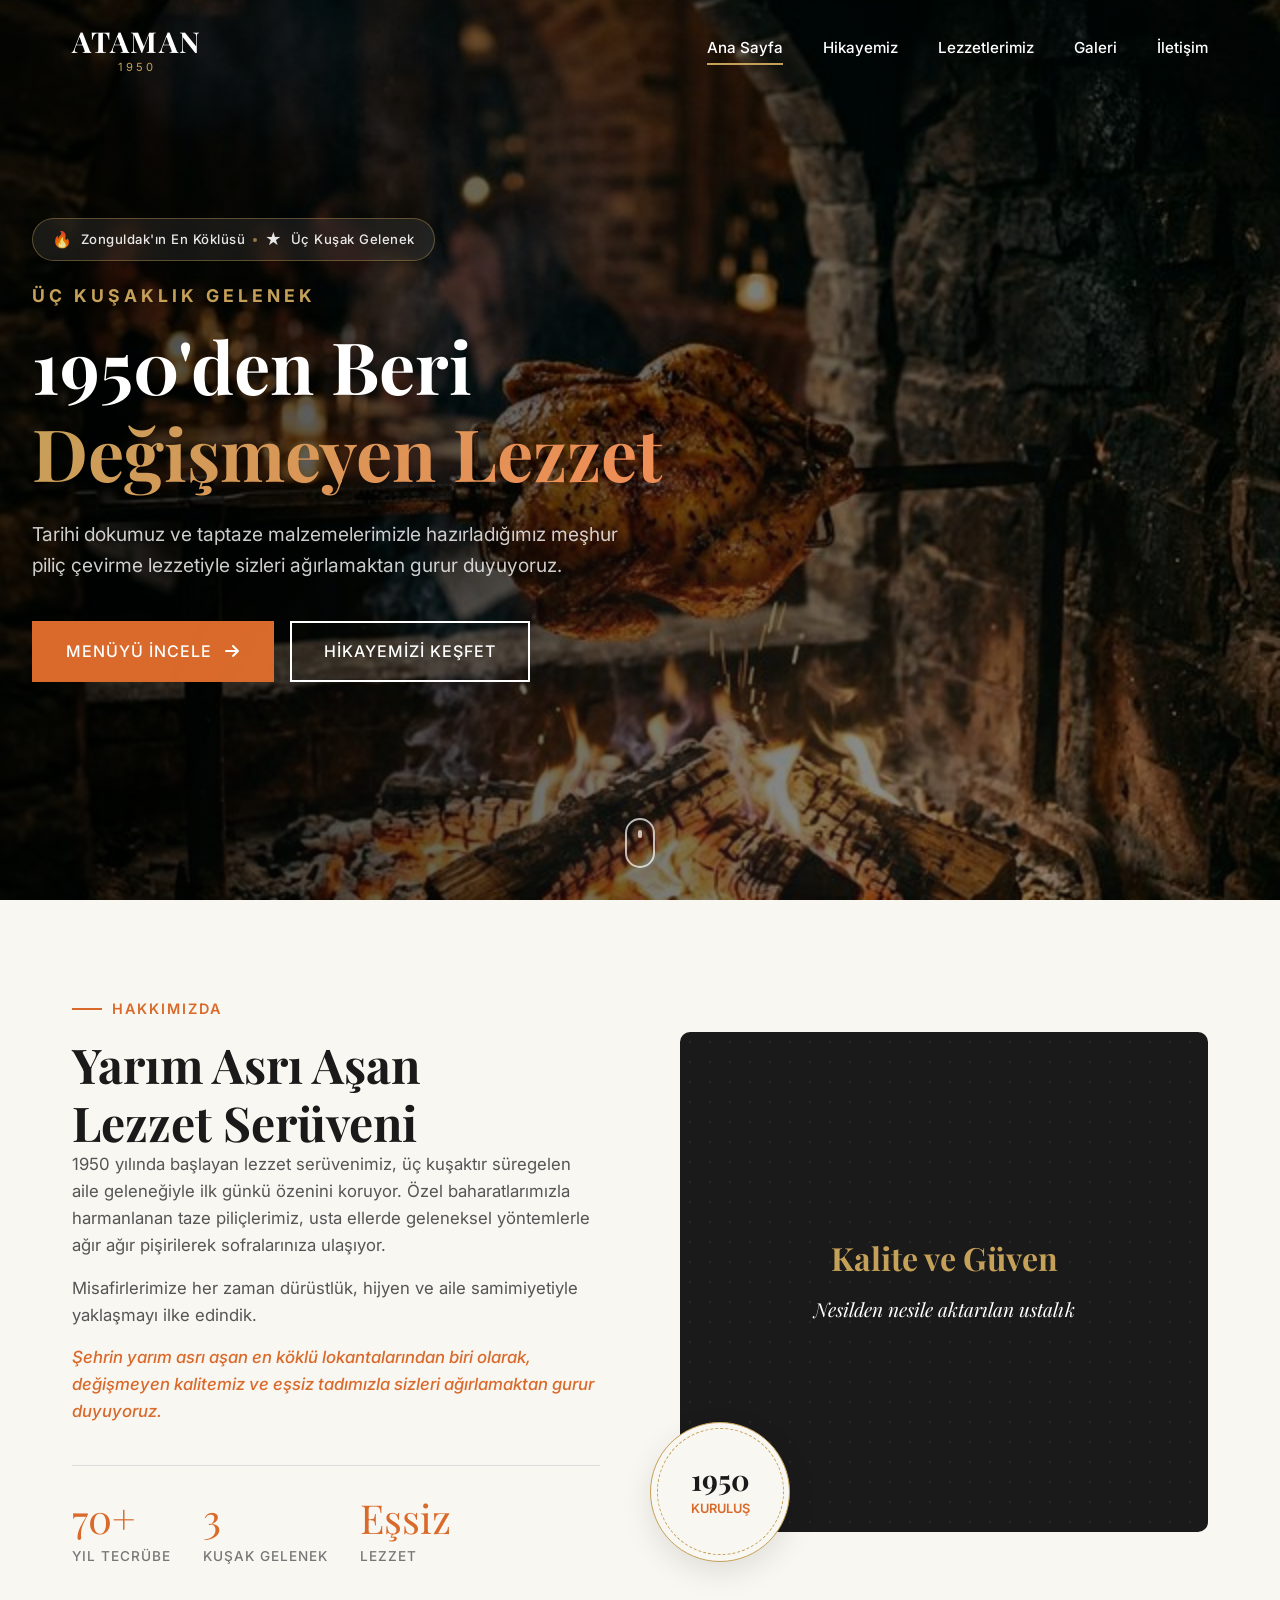
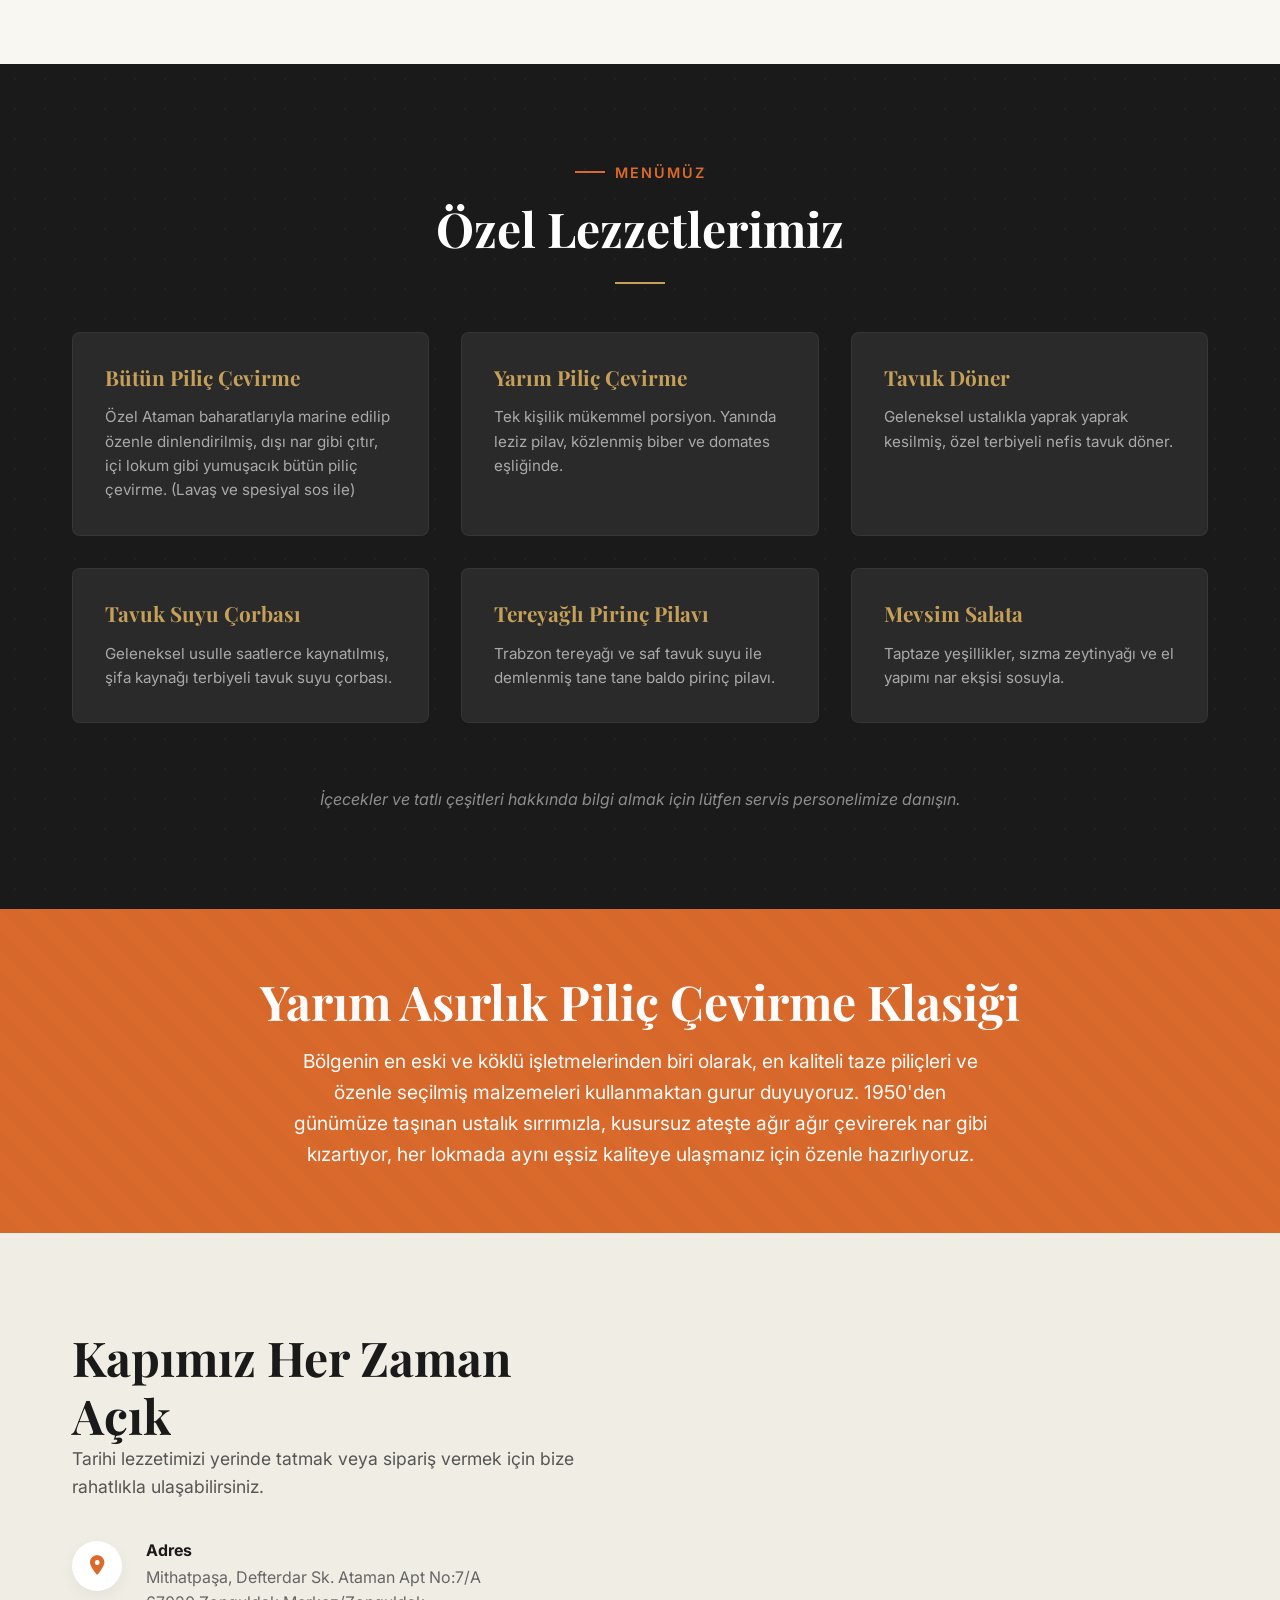
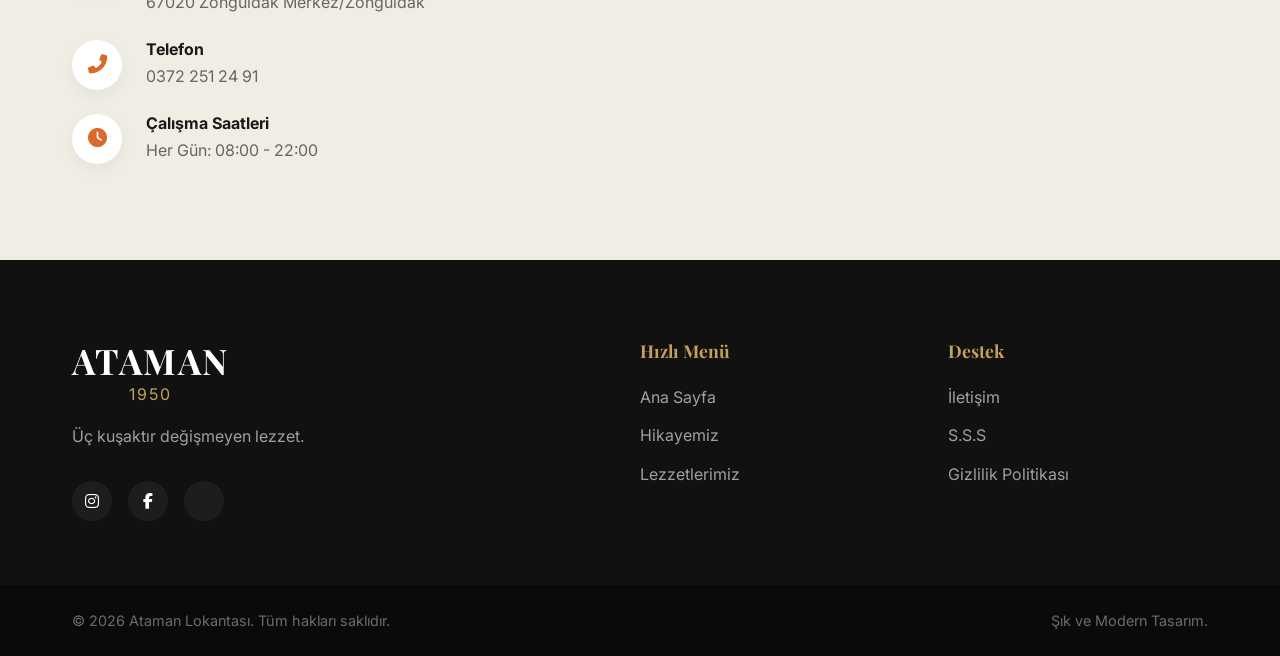
==== index.html @ d5cf12d9 "Initial commit - Ataman Lokantası web sitesi" ====
<!DOCTYPE html>
<html lang="tr">
<head>
    <meta charset="UTF-8">
    <meta name="viewport" content="width=device-width, initial-scale=1.0">
    <title>Ataman Lokantası | 1950'den Beri</title>
    <meta name="description" content="1950 yılından bu yana aile geleneğiyle hizmet veren Ataman Piliç Çevirme. Üç kuşaktır aynı özenle değişmeyen lezzet.">
    <!-- Fonts -->
    <link rel="preconnect" href="https://fonts.googleapis.com">
    <link rel="preconnect" href="https://fonts.gstatic.com" crossorigin>
    <link href="https://fonts.googleapis.com/css2?family=Inter:wght@300;400;500;600&family=Playfair+Display:ital,wght@0,400;0,500;0,600;0,700;1,400&display=swap" rel="stylesheet">
    <!-- Icons -->
    <link rel="stylesheet" href="https://cdnjs.cloudflare.com/ajax/libs/font-awesome/6.4.0/css/all.min.css">
    <!-- Styles -->
    <link rel="stylesheet" href="style.css">
</head>
<body>
    <!-- Navbar -->
    <header class="navbar">
        <div class="container nav-container">
            <a href="#home" class="logo">
                <span class="logo-text">ATAMAN</span>
                <span class="logo-sub">1950</span>
            </a>
            <nav class="nav-links">
                <a href="#home">Ana Sayfa</a>
                <a href="hikayemiz.html">Hikayemiz</a>
                <a href="#menu">Lezzetlerimiz</a>
                <a href="galeri.html">Galeri</a>
                <a href="#contact">İletişim</a>
            </nav>
            <div class="mobile-menu-btn">
                <i class="fas fa-bars"></i>
            </div>
        </div>
    </header>

    <!-- Mobile Nav -->
    <div class="mobile-nav">
        <div class="mobile-nav-close">
            <i class="fas fa-times"></i>
        </div>
        <a href="#home">Ana Sayfa</a>
        <a href="hikayemiz.html">Hikayemiz</a>
        <a href="#menu">Lezzetlerimiz</a>
        <a href="galeri.html">Galeri</a>
        <a href="#contact">İletişim</a>
    </div>

    <!-- Hero Section -->
    <section id="home" class="hero">
        <!-- Cinemagraph Background -->
        <div class="hero-bg" style="background-image: url('assets/images/hero_real.png');"></div>
        <div class="hero-overlay"></div>
        
        <!-- Enhanced Floating Embers -->
        <div class="floating-ember" style="left: 15%; top: 90%; animation-delay: 0.1s; width: 6px; height: 6px;"></div>
        <div class="floating-ember" style="left: 25%; top: 85%; animation-delay: 1.5s; width: 4px; height: 4px;"></div>
        <div class="floating-ember" style="left: 45%; top: 95%; animation-delay: 2.2s; width: 5px; height: 5px;"></div>
        <div class="floating-ember" style="left: 60%; top: 80%; animation-delay: 0.8s; width: 7px; height: 7px;"></div>
        <div class="floating-ember" style="left: 75%; top: 90%; animation-delay: 3.5s; width: 5px; height: 5px;"></div>
        <div class="floating-ember" style="left: 85%; top: 85%; animation-delay: 1.2s; width: 8px; height: 8px;"></div>
        <div class="floating-ember" style="left: 90%; top: 75%; animation-delay: 2.8s; width: 4px; height: 4px;"></div>
        
        <!-- Soft Smoke Effect -->
        <div class="smoke-layer smoke-1"></div>
        <div class="smoke-layer smoke-2"></div>

        <!-- Piliç Çevirme Animasyonu -->
        <canvas id="chickenCanvas" class="chicken-canvas"></canvas>
        <div class="container hero-content">
            <!-- Trust Badge -->
            <div class="hero-trust-badge hero-entrance delay-badge">
                <span class="trust-icon">🔥</span>
                <span class="trust-text">Zonguldak'ın En Köklüsü</span>
                <span class="trust-dot"></span>
                <span class="trust-icon">★</span>
                <span class="trust-text">Üç Kuşak Gelenek</span>
            </div>
            <h3 class="hero-subtitle hero-entrance delay-1">Üç Kuşaklık Gelenek</h3>
            <h1 class="hero-title hero-entrance delay-2">1950'den Beri<br><span class="hero-title-accent">Değişmeyen Lezzet</span></h1>
            <p class="hero-desc hero-entrance delay-3">Tarihi dokumuz ve taptaze malzemelerimizle hazırladığımız meşhur piliç çevirme lezzetiyle sizleri ağırlamaktan gurur duyuyoruz.</p>
            <div class="hero-buttons hero-entrance delay-4">
                <a href="#menu" class="btn btn-primary">
                    <span>Menüyü İncele</span>
                    <i class="fas fa-arrow-right btn-icon"></i>
                </a>
                <a href="#about" class="btn btn-outline">Hikayemizi Keşfet</a>
            </div>
        </div>
        <a href="#about" class="scroll-down">
            <span class="mouse">
                <span class="wheel"></span>
            </span>
        </a>
    </section>



    <!-- About Section -->
    <section id="about" class="about section-padding">
        <div class="container">
            <div class="about-grid">
                <div class="about-text">
                    <span class="section-subtitle reveal-up">Hakkımızda</span>
                    <h2 class="section-title reveal-up delay-1">Yarım Asrı Aşan<br>Lezzet Serüveni</h2>
                    <div class="about-content reveal-up delay-2">
                        <p>1950 yılında başlayan lezzet serüvenimiz, üç kuşaktır süregelen aile geleneğiyle ilk günkü özenini koruyor. Özel baharatlarımızla harmanlanan taze piliçlerimiz, usta ellerde geleneksel yöntemlerle ağır ağır pişirilerek sofralarınıza ulaşıyor.</p>
                        <p>Misafirlerimize her zaman dürüstlük, hijyen ve aile samimiyetiyle yaklaşmayı ilke edindik.</p>
                        <p style="font-weight: 500; font-style: italic; color: var(--clr-amber); margin-top: 1rem;">Şehrin yarım asrı aşan en köklü lokantalarından biri olarak, değişmeyen kalitemiz ve eşsiz tadımızla sizleri ağırlamaktan gurur duyuyoruz.</p>
                    </div>
                    <div class="stats reveal-up delay-3">
                        <div class="stat-item">
                            <span class="stat-num">70+</span>
                            <span class="stat-label">Yıl Tecrübe</span>
                        </div>
                        <div class="stat-item">
                            <span class="stat-num">3</span>
                            <span class="stat-label">Kuşak Gelenek</span>
                        </div>
                        <div class="stat-item">
                            <span class="stat-num">Eşsiz</span>
                            <span class="stat-label">Lezzet</span>
                        </div>
                    </div>
                </div>
                <!-- About Graphic Placeholder -->
                <div class="about-image-wrapper reveal-right">
                    <div class="about-image">
                        <div class="pattern-overlay"></div>
                        <div class="image-text">
                            <h3>Kalite ve Güven</h3>
                            <p>Nesilden nesile aktarılan ustalık</p>
                        </div>
                    </div>
                    <div class="experience-badge">
                        <span class="year">1950</span>
                        <span class="text">Kuruluş</span>
                    </div>
                </div>
            </div>
        </div>
    </section>

    <!-- Menu Section -->
    <section id="menu" class="menu section-padding">
        <div class="container">
            <div class="section-header text-center reveal-up">
                <span class="section-subtitle">Menümüz</span>
                <h2 class="section-title text-light">Özel Lezzetlerimiz</h2>
                <div class="divider"></div>
            </div>

            <div class="menu-grid">
                <!-- Menu Item 1 -->
                <div class="menu-card reveal-up">
                    <div class="menu-card-inner">
                        <div class="menu-info">
                            <div class="menu-title-row">
                                <h3>Bütün Piliç Çevirme</h3>
                            </div>
                            <p class="menu-desc">Özel Ataman baharatlarıyla marine edilip özenle dinlendirilmiş, dışı nar gibi çıtır, içi lokum gibi yumuşacık bütün piliç çevirme. (Lavaş ve spesiyal sos ile)</p>
                        </div>
                    </div>
                </div>

                <!-- Menu Item 2 -->
                <div class="menu-card reveal-up delay-1">
                    <div class="menu-card-inner">
                        <div class="menu-info">
                            <div class="menu-title-row">
                                <h3>Yarım Piliç Çevirme</h3>
                            </div>
                            <p class="menu-desc">Tek kişilik mükemmel porsiyon. Yanında leziz pilav, közlenmiş biber ve domates eşliğinde.</p>
                        </div>
                    </div>
                </div>

                <!-- Menu Item 3 -->
                <div class="menu-card reveal-up delay-2">
                    <div class="menu-card-inner">
                        <div class="menu-info">
                            <div class="menu-title-row">
                                <h3>Tavuk Döner</h3>
                            </div>
                            <p class="menu-desc">Geleneksel ustalıkla yaprak yaprak kesilmiş, özel terbiyeli nefis tavuk döner.</p>
                        </div>
                    </div>
                </div>

                <!-- Menu Item 4 -->
                <div class="menu-card reveal-up">
                    <div class="menu-card-inner">
                        <div class="menu-info">
                            <div class="menu-title-row">
                                <h3>Tavuk Suyu Çorbası</h3>
                            </div>
                            <p class="menu-desc">Geleneksel usulle saatlerce kaynatılmış, şifa kaynağı terbiyeli tavuk suyu çorbası.</p>
                        </div>
                    </div>
                </div>
                
                <!-- Menu Item 5 -->
                <div class="menu-card reveal-up delay-1">
                    <div class="menu-card-inner">
                        <div class="menu-info">
                            <div class="menu-title-row">
                                <h3>Tereyağlı Pirinç Pilavı</h3>
                            </div>
                            <p class="menu-desc">Trabzon tereyağı ve saf tavuk suyu ile demlenmiş tane tane baldo pirinç pilavı.</p>
                        </div>
                    </div>
                </div>

                <!-- Menu Item 6 -->
                <div class="menu-card reveal-up delay-2">
                    <div class="menu-card-inner">
                        <div class="menu-info">
                            <div class="menu-title-row">
                                <h3>Mevsim Salata</h3>
                            </div>
                            <p class="menu-desc">Taptaze yeşillikler, sızma zeytinyağı ve el yapımı nar ekşisi sosuyla.</p>
                        </div>
                    </div>
                </div>
            </div>
            
            <div class="menu-footer text-center reveal-up delay-3">
                <p>İçecekler ve tatlı çeşitleri hakkında bilgi almak için lütfen servis personelimize danışın.</p>
            </div>
        </div>
    </section>

    <!-- Additional Feature -->
    <section class="banner reveal-up">
        <div class="container text-center text-light">
            <h2>Yarım Asırlık Piliç Çevirme Klasiği</h2>
            <p>Bölgenin en eski ve köklü işletmelerinden biri olarak, en kaliteli taze piliçleri ve özenle seçilmiş malzemeleri kullanmaktan gurur duyuyoruz. 1950'den günümüze taşınan ustalık sırrımızla, kusursuz ateşte ağır ağır çevirerek nar gibi kızartıyor, her lokmada aynı eşsiz kaliteye ulaşmanız için özenle hazırlıyoruz.</p>
        </div>
    </section>

    <!-- Contact & Footer -->
    <section id="contact" class="contact section-padding">
        <div class="container">
            <div class="contact-wrapper">
                <div class="contact-info reveal-left">
                    <h2 class="section-title">Kapımız Her Zaman Açık</h2>
                    <p class="contact-intro">Tarihi lezzetimizi yerinde tatmak veya sipariş vermek için bize rahatlıkla ulaşabilirsiniz.</p>
                    
                    <div class="info-list">
                        <div class="info-item">
                            <div class="info-icon"><i class="fas fa-map-marker-alt"></i></div>
                            <div class="info-text">
                                <h4>Adres</h4>
                                <p>Mithatpaşa, Defterdar Sk. Ataman Apt No:7/A<br>67020 Zonguldak Merkez/Zonguldak</p>
                            </div>
                        </div>
                        <div class="info-item">
                            <div class="info-icon"><i class="fas fa-phone-alt"></i></div>
                            <div class="info-text">
                                <h4>Telefon</h4>
                                <p><a href="tel:+903722512491">0372 251 24 91</a></p>
                            </div>
                        </div>
                        <div class="info-item">
                            <div class="info-icon"><i class="fas fa-clock"></i></div>
                            <div class="info-text">
                                <h4>Çalışma Saatleri</h4>
                                <p>Her Gün: 08:00 - 22:00</p>
                            </div>
                        </div>
                    </div>
                </div>
                
                <div class="map-wrapper reveal-right">
                    <iframe src="https://maps.google.com/maps?q=Tarihi%20Ataman%20Lokantas%C4%B1,%20Zonguldak&t=&z=16&ie=UTF8&iwloc=&output=embed" width="100%" height="100%" style="border:0; border-radius: 10px;" allowfullscreen="" loading="lazy" referrerpolicy="no-referrer-when-downgrade"></iframe>
                </div>
            </div>
        </div>
    </section>

    <footer class="footer">
        <div class="container footer-content">
            <div class="footer-brand">
                <a href="#home" class="logo text-light">
                    <span class="logo-text">ATAMAN</span>
                    <span class="logo-sub">1950</span>
                </a>
                <p>Üç kuşaktır değişmeyen lezzet.</p>
                <div class="social-links">
                    <a href="#"><i class="fab fa-instagram"></i></a>
                    <a href="#"><i class="fab fa-facebook-f"></i></a>
                    <a href="#"><i class="fab fa-tripadvisor"></i></a>
                </div>
            </div>
            
            <div class="footer-links">
                <h4>Hızlı Menü</h4>
                <ul>
                    <li><a href="#home">Ana Sayfa</a></li>
                    <li><a href="hikayemiz.html">Hikayemiz</a></li>
                    <li><a href="#menu">Lezzetlerimiz</a></li>
                </ul>
            </div>
            
            <div class="footer-links">
                <h4>Destek</h4>
                <ul>
                    <li><a href="#contact">İletişim</a></li>
                    <li><a href="#">S.S.S</a></li>
                    <li><a href="#">Gizlilik Politikası</a></li>
                </ul>
            </div>
        </div>
        
        <div class="footer-bottom">
            <div class="container">
                <p>&copy; 2026 Ataman Lokantası. Tüm hakları saklıdır.</p>
                <p>Şık ve Modern Tasarım.</p>
            </div>
        </div>
    </footer>

    <script src="script.js"></script>
</body>
</html>
---- style.css ----
/* --- VARIABLES --- */
:root {
    /* Colors */
    --clr-cream: #F9F7F1;
    --clr-cream-dark: #F0EDE4;
    --clr-dark: #1A1A1A;
    --clr-dark-light: #2A2A2A;
    --clr-amber: #D96A2B;
    --clr-amber-light: #F28C55;
    --clr-gold: #C5A059;
    --clr-white: #FFFFFF;
    
    /* Typography */
    --font-heading: 'Playfair Display', serif;
    --font-body: 'Inter', sans-serif;
    
    /* Transitions */
    --transition: all 0.4s cubic-bezier(0.25, 0.8, 0.25, 1);
}

/* --- RESET & BASIC SETUP --- */
* {
    margin: 0;
    padding: 0;
    box-sizing: border-box;
}

html {
    scroll-behavior: smooth;
    font-size: 16px;
}

body {
    font-family: var(--font-body);
    color: var(--clr-dark);
    background-color: var(--clr-cream);
    line-height: 1.6;
    overflow-x: hidden;
}

/* Typography styles */
h1, h2, h3, h4, .logo-text {
    font-family: var(--font-heading);
    font-weight: 700;
    line-height: 1.2;
}

h1 { font-size: clamp(3rem, 6vw, 4.5rem); }
h2 { font-size: clamp(2.2rem, 4vw, 3rem); }
h3 { font-size: 1.5rem; }

a {
    text-decoration: none;
    color: inherit;
    transition: var(--transition);
}

ul {
    list-style: none;
}

/* Layout Utilities */
.container {
    width: 100%;
    max-width: 1200px;
    margin: 0 auto;
    padding: 0 2rem;
}

.section-padding {
    padding: 6rem 0;
}

.text-center { text-align: center; }
.text-light { color: var(--clr-white); }

.section-subtitle {
    display: inline-block;
    color: var(--clr-amber);
    text-transform: uppercase;
    letter-spacing: 2px;
    font-size: 0.9rem;
    font-weight: 600;
    margin-bottom: 1rem;
    position: relative;
    padding-left: 40px;
}

.section-subtitle::before {
    content: '';
    position: absolute;
    left: 0;
    top: 50%;
    transform: translateY(-50%);
    width: 30px;
    height: 2px;
    background-color: var(--clr-amber);
}

.divider {
    width: 50px;
    height: 2px;
    background-color: var(--clr-gold);
    margin: 1.5rem auto 3rem;
}

/* Buttons */
.btn {
    display: inline-block;
    padding: 1rem 2rem;
    font-size: 1rem;
    font-weight: 500;
    text-transform: uppercase;
    letter-spacing: 1px;
    border: 2px solid transparent;
    cursor: pointer;
    transition: var(--transition);
    position: relative;
    overflow: hidden;
    z-index: 1;
}

.btn-primary {
    background-color: var(--clr-amber);
    color: var(--clr-white);
    border-color: var(--clr-amber);
}

.btn-primary:hover {
    background-color: transparent;
    color: var(--clr-amber);
}

.btn-outline {
    background-color: transparent;
    color: var(--clr-white);
    border-color: var(--clr-white);
}

.btn-outline:hover {
    background-color: var(--clr-white);
    color: var(--clr-dark);
}

/* --- COMPONENTS --- */

/* Navbar */
.navbar {
    position: fixed;
    top: 0;
    left: 0;
    width: 100%;
    padding: 1.5rem 0;
    z-index: 1000;
    transition: var(--transition);
    background: transparent;
}

.navbar.scrolled, .navbar.navbar-solid {
    background-color: rgba(26, 26, 26, 0.95);
    padding: 1rem 0;
    border-bottom: 1px solid rgba(255,255,255,0.1);
    backdrop-filter: blur(10px);
}

.nav-container {
    display: flex;
    justify-content: space-between;
    align-items: center;
}

.logo {
    display: flex;
    flex-direction: column;
    align-items: center;
    color: var(--clr-white);
}

.logo-text {
    font-size: 1.8rem;
    letter-spacing: 2px;
}

.logo-sub {
    font-family: var(--font-body);
    font-size: 0.7rem;
    letter-spacing: 3px;
    color: var(--clr-gold);
    text-transform: uppercase;
}

.nav-links {
    display: flex;
    gap: 2.5rem;
}

.nav-links a {
    color: var(--clr-white);
    font-weight: 500;
    font-size: 0.95rem;
    position: relative;
    padding-bottom: 5px;
}

.nav-links a::after {
    content: '';
    position: absolute;
    bottom: 0;
    left: 0;
    width: 0%;
    height: 2px;
    background-color: var(--clr-gold);
    transition: var(--transition);
}

.nav-links a:hover::after,
.nav-links a.active::after {
    width: 100%;
}

.mobile-menu-btn {
    display: none;
    color: var(--clr-white);
    font-size: 1.5rem;
    cursor: pointer;
}

/* Mobile Nav */
.mobile-nav {
    position: fixed;
    top: 0;
    right: -100%;
    width: 300px;
    height: 100vh;
    background-color: var(--clr-dark);
    z-index: 1001;
    display: flex;
    flex-direction: column;
    justify-content: center;
    align-items: center;
    gap: 2rem;
    transition: var(--transition);
    box-shadow: -5px 0 15px rgba(0,0,0,0.5);
}

.mobile-nav.open {
    right: 0;
}

.mobile-nav-close {
    position: absolute;
    top: 2rem;
    right: 2rem;
    color: var(--clr-white);
    font-size: 1.5rem;
    cursor: pointer;
}

.mobile-nav a {
    color: var(--clr-white);
    font-size: 1.5rem;
    font-family: var(--font-heading);
}

.mobile-nav a:hover {
    color: var(--clr-gold);
}

/* Hero Section */
.hero {
    position: relative;
    min-height: 100vh;
    display: flex;
    align-items: center;
    color: var(--clr-white);
    overflow: hidden;
}

/* Cinemagraph Background Image */
.hero-bg {
    position: absolute;
    top: 0;
    left: 0;
    width: 100%;
    height: 100%;
    background-size: cover;
    background-position: center;
    background-repeat: no-repeat;
    z-index: 0;
    animation: kenBurns 25s ease-in-out infinite alternate;
}

@keyframes kenBurns {
    0% { transform: scale(1.0) translate(0, 0); }
    100% { transform: scale(1.15) translate(-1%, -1%); }
}

/* Piliç Çevirme Canvas */
.chicken-canvas {
    position: absolute;
    right: 3%;
    top: 50%;
    transform: translateY(-50%);
    width: clamp(300px, 36vw, 560px);
    height: clamp(300px, 36vw, 560px);
    z-index: 2;
    pointer-events: none;
    opacity: 0.92;
}

/* Trust Badge */
.hero-trust-badge {
    display: inline-flex;
    align-items: center;
    gap: 0.5rem;
    background: rgba(255, 255, 255, 0.08);
    backdrop-filter: blur(12px);
    -webkit-backdrop-filter: blur(12px);
    border: 1px solid rgba(197, 160, 89, 0.4);
    border-radius: 50px;
    padding: 0.5rem 1.2rem;
    margin-bottom: 1.5rem;
    font-size: 0.82rem;
    font-weight: 500;
    letter-spacing: 0.5px;
    color: rgba(255,255,255,0.9);
    white-space: nowrap;
    flex-wrap: wrap;
}

.trust-icon {
    font-size: 1rem;
}

.trust-dot {
    width: 4px;
    height: 4px;
    background: var(--clr-gold);
    border-radius: 50%;
    opacity: 0.7;
}

/* Hero Entrance Animation */
@keyframes heroEntrance {
    0%   { opacity: 0; transform: translateY(30px); }
    100% { opacity: 1; transform: translateY(0); }
}

.hero-entrance {
    opacity: 0;
    animation: heroEntrance 0.9s cubic-bezier(0.25, 0.8, 0.25, 1) forwards;
}

.delay-badge { animation-delay: 0.2s; }
.hero-entrance.delay-1 { animation-delay: 0.5s; }
.hero-entrance.delay-2 { animation-delay: 0.7s; }
.hero-entrance.delay-3 { animation-delay: 0.9s; }
.hero-entrance.delay-4 { animation-delay: 1.1s; }

/* Hero Title Accent */
.hero-title-accent {
    background: linear-gradient(135deg, var(--clr-gold) 0%, var(--clr-amber-light) 100%);
    -webkit-background-clip: text;
    -webkit-text-fill-color: transparent;
    background-clip: text;
}

/* Button Arrow Icon */
.btn-primary .btn-icon {
    margin-left: 0.5rem;
    transition: transform 0.3s ease;
    display: inline-block;
}

.btn-primary:hover .btn-icon {
    transform: translateX(5px);
}

.hero-overlay {
    position: absolute;
    top: 0;
    left: 0;
    width: 100%;
    height: 100%;
    /* Darkened overlay so text stays readable over the bright shader */
    background: linear-gradient(to right, rgba(0,0,0,0.72) 0%, rgba(0,0,0,0.35) 100%);
    z-index: 1;
}

.hero-content {
    max-width: 800px;
    margin: 0;
    position: relative;
    z-index: 2; /* sit above the overlay and shader */
}

.hero-subtitle {
    color: var(--clr-gold);
    font-family: var(--font-body);
    text-transform: uppercase;
    letter-spacing: 4px;
    font-size: 1.1rem;
    margin-bottom: 1rem;
}

.hero-desc {
    font-size: 1.2rem;
    color: rgba(255, 255, 255, 0.8);
    margin: 1.5rem 0 2.5rem;
    max-width: 600px;
}

.hero-buttons {
    display: flex;
    gap: 1rem;
}

/* Scroll Down Mouse */
.scroll-down {
    position: absolute;
    bottom: 2rem;
    left: 50%;
    transform: translateX(-50%);
    z-index: 10;
}

.mouse {
    width: 30px;
    height: 50px;
    border: 2px solid var(--clr-white);
    border-radius: 20px;
    display: block;
    position: relative;
    opacity: 0.7;
    transition: var(--transition);
}

.mouse:hover {
    opacity: 1;
    border-color: var(--clr-gold);
}

.wheel {
    position: absolute;
    top: 10px;
    left: 50%;
    transform: translateX(-50%);
    width: 4px;
    height: 8px;
    background-color: var(--clr-white);
    border-radius: 2px;
    animation: scroll 1.5s infinite;
}

.mouse:hover .wheel {
    background-color: var(--clr-gold);
}

@keyframes scroll {
    0% { top: 10px; opacity: 1; }
    100% { top: 30px; opacity: 0; }
}

/* About Section */
.about-grid {
    display: grid;
    grid-template-columns: 1fr 1fr;
    gap: 5rem;
    align-items: center;
}

.about-content {
    margin-bottom: 2.5rem;
}

.about-content p {
    margin-bottom: 1rem;
    color: #555;
    font-size: 1.05rem;
}

.stats {
    display: flex;
    gap: 2rem;
    border-top: 1px solid #ddd;
    padding-top: 2rem;
}

.stat-item {
    display: flex;
    flex-direction: column;
}

.stat-num {
    font-family: var(--font-heading);
    font-size: 2.5rem;
    color: var(--clr-amber);
    line-height: 1;
}

.stat-label {
    font-size: 0.85rem;
    text-transform: uppercase;
    letter-spacing: 1px;
    color: #777;
    font-weight: 500;
    margin-top: 0.5rem;
}

.about-image-wrapper {
    position: relative;
}

.about-image {
    background-color: var(--clr-dark);
    height: 500px;
    border-radius: 10px;
    position: relative;
    overflow: hidden;
    display: flex;
    align-items: center;
    justify-content: center;
    text-align: center;
    padding: 2rem;
}

.pattern-overlay {
    position: absolute;
    top: 0;
    left: 0;
    width: 100%;
    height: 100%;
    background-image: radial-gradient(var(--clr-gold) 1px, transparent 1px);
    background-size: 20px 20px;
    opacity: 0.1;
}

.image-text h3 {
    color: var(--clr-gold);
    font-size: 2rem;
    margin-bottom: 1rem;
}

.image-text p {
    color: var(--clr-white);
    font-family: var(--font-heading);
    font-style: italic;
    font-size: 1.2rem;
}

.experience-badge {
    position: absolute;
    bottom: -30px;
    left: -30px;
    width: 140px;
    height: 140px;
    background-color: var(--clr-cream);
    border: 1px solid var(--clr-gold);
    border-radius: 50%;
    display: flex;
    flex-direction: column;
    justify-content: center;
    align-items: center;
    box-shadow: 0 10px 30px rgba(0,0,0,0.1);
    z-index: 2;
}

.experience-badge::after {
    content: '';
    position: absolute;
    width: 125px;
    height: 125px;
    border: 1px dashed var(--clr-gold);
    border-radius: 50%;
}

.experience-badge .year {
    font-family: var(--font-heading);
    font-size: 1.8rem;
    font-weight: 700;
    color: var(--clr-dark);
    line-height: 1;
}

.experience-badge .text {
    font-size: 0.8rem;
    text-transform: uppercase;
    color: var(--clr-amber);
    margin-top: 5px;
    font-weight: 600;
}

/* Menu Section */
.bg-dark {
    background-color: var(--clr-dark);
    color: var(--clr-white);
}

.menu {
    background-color: var(--clr-dark);
    position: relative;
}

.menu::before {
    content: '';
    position: absolute;
    top: 0;
    left: 0;
    width: 100%;
    height: 100%;
    background-image: radial-gradient(rgba(255,255,255,0.03) 1px, transparent 1px);
    background-size: 30px 30px;
    pointer-events: none;
}

.menu-grid {
    display: grid;
    grid-template-columns: repeat(auto-fill, minmax(350px, 1fr));
    gap: 2rem;
    margin-top: 3rem;
    position: relative;
    z-index: 1;
}

.menu-card {
    background-color: var(--clr-dark-light);
    border-radius: 8px;
    padding: 2rem;
    transition: var(--transition);
    border: 1px solid rgba(255,255,255,0.05);
    position: relative;
    overflow: hidden;
}

.menu-card::before {
    content: '';
    position: absolute;
    top: 0; left: -100%;
    width: 50%; height: 100%;
    background: linear-gradient(to right, transparent, rgba(255,255,255,0.05), transparent);
    transform: skewX(-20deg);
    transition: 0.6s;
}

.menu-card:hover::before {
    left: 150%;
}

.menu-card:hover {
    transform: translateY(-8px) scale(1.02);
    border-color: var(--clr-amber);
    box-shadow: 0 15px 35px rgba(217, 106, 43, 0.2);
}

.menu-title-row {
    display: flex;
    align-items: center;
    justify-content: space-between;
    margin-bottom: 1rem;
}

.menu-title-row h3 {
    font-family: var(--font-heading);
    color: var(--clr-gold);
    font-size: 1.3rem;
}

.menu-dots {
    flex-grow: 1;
    border-bottom: 1px dashed rgba(255,255,255,0.2);
    margin: 0 1rem;
    position: relative;
    top: 4px;
}

.menu-price {
    font-family: var(--font-heading);
    font-weight: 700;
    font-size: 1.25rem;
    color: var(--clr-white);
}

.menu-desc {
    color: rgba(255,255,255,0.6);
    font-size: 0.95rem;
    line-height: 1.6;
}



.menu-footer {
    margin-top: 4rem;
    color: rgba(255,255,255,0.5);
    font-style: italic;
    position: relative;
    z-index: 1;
}

/* Banner */
.banner {
    background-color: var(--clr-amber);
    padding: 4rem 0;
    position: relative;
    overflow: hidden;
}

.banner::before {
    content: '';
    position: absolute;
    top: 0;
    left: 0;
    width: 100%;
    height: 100%;
    background-image: linear-gradient(45deg, rgba(0,0,0,0.1) 25%, transparent 25%, transparent 50%, rgba(0,0,0,0.1) 50%, rgba(0,0,0,0.1) 75%, transparent 75%, transparent);
    background-size: 40px 40px;
    opacity: 0.2;
}

.banner p {
    font-size: 1.2rem;
    margin-top: 1rem;
    max-width: 700px;
    margin-left: auto;
    margin-right: auto;
}

/* Contact */
.contact {
    background-color: var(--clr-cream-dark);
}

.contact-wrapper {
    display: grid;
    grid-template-columns: 1fr 1fr;
    gap: 4rem;
}

.contact-intro {
    font-size: 1.1rem;
    color: #555;
    margin-bottom: 2.5rem;
}

.info-list {
    display: flex;
    flex-direction: column;
    gap: 1.5rem;
}

.info-item {
    display: flex;
    align-items: flex-start;
    gap: 1.5rem;
}

.info-icon {
    width: 50px;
    height: 50px;
    background-color: var(--clr-white);
    border-radius: 50%;
    display: flex;
    justify-content: center;
    align-items: center;
    color: var(--clr-amber);
    font-size: 1.2rem;
    box-shadow: 0 5px 15px rgba(0,0,0,0.05);
}

.info-text h4 {
    font-family: var(--font-body);
    font-weight: 700;
    margin-bottom: 0.3rem;
    font-size: 1rem;
}

.info-text p {
    color: #666;
}

.map-wrapper {
    height: 100%;
    min-height: 400px;
}

.map-placeholder {
    width: 100%;
    height: 100%;
    background-color: var(--clr-dark);
    border-radius: 10px;
    display: flex;
    flex-direction: column;
    justify-content: center;
    align-items: center;
    color: var(--clr-white);
    text-align: center;
}

.map-icon {
    width: 80px;
    height: 80px;
    background-color: rgba(255,255,255,0.05);
    border-radius: 50%;
    display: flex;
    justify-content: center;
    align-items: center;
    font-size: 2.5rem;
    color: var(--clr-gold);
    margin-bottom: 1rem;
}

.map-placeholder h3 {
    margin-bottom: 0.5rem;
}

.map-placeholder p {
    color: rgba(255,255,255,0.6);
}

/* Footer */
.footer {
    background-color: #111;
    color: var(--clr-white);
    padding: 5rem 0 0;
}

.footer-content {
    display: grid;
    grid-template-columns: 2fr 1fr 1fr;
    gap: 3rem;
    margin-bottom: 4rem;
}

.footer-brand p {
    color: rgba(255,255,255,0.6);
    margin: 1rem 0 2rem;
    max-width: 300px;
}

.footer-brand .logo {
    display: inline-flex;
    flex-direction: column;
    align-items: center;
    gap: 0;
}

.footer-brand .logo-text {
    font-size: 2.2rem;
}

.footer-brand .logo-sub {
    font-size: 1rem;
    letter-spacing: 2px;
}

.social-links {
    display: flex;
    gap: 1rem;
}

.social-links a {
    width: 40px;
    height: 40px;
    background-color: rgba(255,255,255,0.05);
    display: flex;
    justify-content: center;
    align-items: center;
    border-radius: 50%;
    color: var(--clr-white);
}

.social-links a:hover {
    background-color: var(--clr-amber);
}

.footer-links h4 {
    color: var(--clr-gold);
    margin-bottom: 1.5rem;
    font-size: 1.1rem;
}

.footer-links ul {
    display: flex;
    flex-direction: column;
    gap: 0.8rem;
}

.footer-links a {
    color: rgba(255,255,255,0.6);
}

.footer-links a:hover {
    color: var(--clr-white);
    padding-left: 5px;
}

.footer-contact p {
    color: rgba(255,255,255,0.6);
    margin-bottom: 0.8rem;
}

.footer-bottom {
    background-color: #0a0a0a;
    padding: 1.5rem 0;
    text-align: center;
}

.footer-bottom .container {
    display: flex;
    justify-content: space-between;
    align-items: center;
}

.footer-bottom p {
    color: rgba(255,255,255,0.4);
    font-size: 0.9rem;
}

/* --- ANIMATIONS (Reveal effects) --- */

.reveal-up {
    opacity: 0;
    transform: translateY(40px) scale(0.98);
    transition: all 0.9s cubic-bezier(0.2, 0.8, 0.2, 1);
}

.reveal-left {
    opacity: 0;
    transform: translateX(-40px) scale(0.98);
    transition: all 0.9s cubic-bezier(0.2, 0.8, 0.2, 1);
}

.reveal-right {
    opacity: 0;
    transform: translateX(40px) scale(0.98);
    transition: all 0.9s cubic-bezier(0.2, 0.8, 0.2, 1);
}

.reveal-up.active,
.reveal-left.active,
.reveal-right.active {
    opacity: 1;
    transform: translate(0, 0) scale(1.0);
}

.delay-1 { transition-delay: 0.15s; }
.delay-2 { transition-delay: 0.3s; }
.delay-3 { transition-delay: 0.45s; }

/* Subtle Floating Embers / Cinemagraph Animation */
.floating-ember {
    position: absolute;
    background-color: var(--clr-amber);
    border-radius: 50%;
    filter: blur(1px) drop-shadow(0 0 5px var(--clr-gold));
    animation: floatEmber 6s ease-in-out infinite;
    pointer-events: none;
    z-index: 5;
    opacity: 0;
}

@keyframes floatEmber {
    0% { transform: translateY(0) translateX(0) scale(1); opacity: 0; }
    20% { opacity: 0.9; }
    80% { opacity: 0.6; }
    100% { transform: translateY(-250px) translateX(40px) scale(0.3); opacity: 0; }
}

/* Soft Smoke Effect */
.smoke-layer {
    position: absolute;
    bottom: 0;
    left: 0;
    width: 100%;
    height: 70%;
    background: radial-gradient(ellipse at bottom, rgba(200, 200, 200, 0.05) 0%, transparent 60%);
    filter: blur(20px);
    z-index: 4;
    pointer-events: none;
    animation: driftSmoke 15s ease-in-out infinite alternate;
}

.smoke-2 {
    background: radial-gradient(circle at 70% 80%, rgba(200, 200, 200, 0.04) 0%, transparent 50%);
    animation: driftSmoke 18s ease-in-out infinite alternate-reverse;
}

@keyframes driftSmoke {
    0% { transform: translateX(-5%) translateY(10%) scale(1); opacity: 0.3; }
    100% { transform: translateX(5%) translateY(-5%) scale(1.1); opacity: 0.6; }
}

/* --- RESPONSIVE DESIGN --- */

@media (max-width: 992px) {
    .about-grid, .contact-wrapper {
        grid-template-columns: 1fr;
    }
    
    .about-image-wrapper {
        margin-top: 2rem;
    }
    
    .footer-content {
        grid-template-columns: 1fr 1fr;
    }
    
    .hero-title {
        font-size: 3.5rem;
    }
}

@media (max-width: 768px) {
    .nav-links {
        display: none;
    }
    
    .mobile-menu-btn {
        display: block;
    }
    
    .hero-title {
        font-size: 2.8rem;
    }
    
    .hero-buttons {
        flex-direction: column;
    }
    
    .footer-content {
        grid-template-columns: 1fr;
    }
    
    .footer-bottom .container {
        flex-direction: column;
        gap: 1rem;
    }
    
    .section-padding {
        padding: 4rem 0;
    }
}

@media (max-width: 576px) {
    .stats {
        flex-direction: column;
        gap: 1.5rem;
    }
    
    .menu-grid {
        grid-template-columns: 1fr;
    }
}

/* --- GALLERY COMPONENT --- */
.gallery {
    padding-top: 10rem; /* Give space for fixed navbar */
    min-height: 80vh;
}

.gallery-grid {
    display: grid;
    grid-template-columns: repeat(auto-fill, minmax(300px, 1fr));
    gap: 1.5rem;
    margin-top: 3rem;
    margin-bottom: 3rem;
}

.gallery-item {
    position: relative;
    border-radius: 8px;
    overflow: hidden;
    aspect-ratio: 1 / 1;
    background-color: var(--clr-dark-light);
    box-shadow: 0 5px 15px rgba(0,0,0,0.1);
    cursor: pointer;
}

.gallery-placeholder {
    width: 100%;
    height: 100%;
    display: flex;
    flex-direction: column;
    justify-content: center;
    align-items: center;
    background: linear-gradient(135deg, var(--clr-dark) 0%, var(--clr-dark-light) 100%);
    color: var(--clr-gold);
    font-size: 2.5rem;
    transition: transform 0.5s ease;
}

.gallery-placeholder span {
    font-size: 1rem;
    color: rgba(255,255,255,0.6);
    margin-top: 1rem;
    font-family: var(--font-body);
}

.gallery-item:hover .gallery-placeholder {
    transform: scale(1.05);
}

.gallery-overlay {
    position: absolute;
    top: 0;
    left: 0;
    width: 100%;
    height: 100%;
    background: rgba(26, 26, 26, 0.7);
    display: flex;
    justify-content: center;
    align-items: center;
    opacity: 0;
    transition: var(--transition);
}

.gallery-item:hover .gallery-overlay {
    opacity: 1;
}

.gallery-overlay i {
    color: var(--clr-white);
    font-size: 2.5rem;
    transform: translateY(20px);
    transition: var(--transition);
}

.gallery-item:hover .gallery-overlay i {
    transform: translateY(0);
}

@media (max-width: 768px) {
    .gallery-grid {
        grid-template-columns: repeat(auto-fill, minmax(250px, 1fr));
    }
}

/* --- STORY COMPONENT --- */
.story-page {
    background-color: var(--clr-cream);
}

.story-hero {
    position: relative;
    height: 60vh;
    min-height: 400px;
    display: flex;
    align-items: center;
    justify-content: center;
    text-align: center;
    background-color: var(--clr-dark);
    overflow: hidden;
}

.story-hero::before {
    content: '';
    position: absolute;
    top: 0; left: 0; width: 100%; height: 100%;
    background-image: linear-gradient(to bottom, rgba(0,0,0,0.5), rgba(0,0,0,0.8));
    z-index: 1;
}

.story-placeholder-image {
    position: absolute;
    top: 0; left: 0; width: 100%; height: 100%;
    background: radial-gradient(circle, var(--clr-dark-light) 0%, var(--clr-dark) 100%);
    display: flex;
    align-items: center;
    justify-content: center;
}

.story-placeholder-image i {
    font-size: 15vw;
    color: rgba(197, 160, 89, 0.08);
}

.story-hero-content {
    position: relative;
    z-index: 2;
    padding: 0 2rem;
    max-width: 900px;
}

.story-hero-title {
    font-size: clamp(2.5rem, 5vw, 4.5rem);
    color: var(--clr-white);
    margin-bottom: 1rem;
    font-weight: 700;
}

.story-hero-subtitle {
    font-size: 1.2rem;
    color: var(--clr-gold);
    font-family: var(--font-body);
    text-transform: uppercase;
    letter-spacing: 5px;
}

.story-section {
    padding: 6rem 0;
    position: relative;
}

.story-section-dark {
    background-color: var(--clr-dark);
    color: var(--clr-white);
}

.story-split {
    display: flex;
    align-items: center;
    gap: 5rem;
}

.story-split.reverse {
    flex-direction: row-reverse;
}

.story-content-block {
    flex: 1;
}

.story-image-block {
    flex: 1;
    position: relative;
}

.story-image {
    width: 100%;
    height: 500px;
    background-color: var(--clr-dark-light);
    border-radius: 4px;
    display: flex;
    flex-direction: column;
    align-items: center;
    justify-content: center;
    color: var(--clr-gold);
    box-shadow: 0 20px 40px rgba(0,0,0,0.15);
    position: relative;
    overflow: hidden;
}

.story-image i {
    font-size: 5rem;
    opacity: 0.5;
}

.story-image span {
    margin-top: 1rem;
    font-family: var(--font-body);
    font-size: 1.2rem;
    opacity: 0.7;
}

.story-image::after {
    content: '';
    position: absolute;
    top: -15px; left: -15px; right: 15px; bottom: 15px;
    border: 2px solid var(--clr-gold);
    z-index: -1;
    border-radius: 4px;
    transition: var(--transition);
}

.story-split.reverse .story-image::after {
    left: 15px; right: -15px;
}

.story-section-dark .story-image::after {
    display: none;
}

.story-heading {
    font-size: 2.8rem;
    color: var(--clr-dark);
    margin-bottom: 2rem;
    line-height: 1.2;
}
.story-section-dark .story-heading {
    color: var(--clr-gold);
}

.story-text {
    font-size: 1.15rem;
    line-height: 1.8;
    color: #555;
    margin-bottom: 1.5rem;
}
.story-section-dark .story-text {
    color: rgba(255,255,255,0.7);
}

.story-quote {
    font-size: 1.6rem;
    font-family: var(--font-heading);
    color: var(--clr-amber);
    border-left: 4px solid var(--clr-gold);
    padding-left: 2rem;
    margin: 3rem 0;
    font-style: italic;
    line-height: 1.5;
}

@media (max-width: 992px) {
    .story-split, .story-split.reverse {
        flex-direction: column;
        gap: 3rem;
    }
    .story-image {
        height: 400px;
    }
    .story-image::after {
        display: none;
    }
    .story-heading {
        font-size: 2.2rem;
    }
}

/* --- DYNAMIC VISUALS & ANIMATIONS --- */
.floating-emoji {
    position: absolute;
    font-size: 3rem;
    pointer-events: none;
    z-index: 10;
    filter: drop-shadow(0 4px 6px rgba(0,0,0,0.3));
    animation: floating 4s ease-in-out infinite;
}

.floating-emoji.e1 { top: 15%; left: 10%; animation-delay: 0s; }
.floating-emoji.e2 { top: 40%; right: 15%; animation-delay: 1s; font-size: 4rem; }
.floating-emoji.e3 { bottom: 20%; left: 20%; animation-delay: 2s; }
.floating-emoji.e4 { top: 25%; right: 5%; animation-delay: 1.5s; font-size: 2.5rem; }

@keyframes floating {
    0% { transform: translateY(0) rotate(0deg); }
    50% { transform: translateY(-20px) rotate(10deg); }
    100% { transform: translateY(0) rotate(0deg); }
}

.video-container {
    position: relative;
    width: 100%;
    max-width: 800px;
    margin: 3rem auto;
    border-radius: 12px;
    overflow: hidden;
    box-shadow: 0 25px 50px rgba(0,0,0,0.5);
    border: 3px solid var(--clr-gold);
    aspect-ratio: 16 / 9;
    background-color: #000;
}

.video-container video,
.video-container iframe {
    width: 100%;
    height: 100%;
    object-fit: cover;
    border: none;
}

.video-overlay-text {
    position: absolute;
    bottom: 2rem;
    left: 2rem;
    color: var(--clr-white);
    background: rgba(0,0,0,0.6);
    padding: 0.5rem 1rem;
    border-radius: 4px;
    font-size: 1.2rem;
    font-family: var(--font-heading);
    letter-spacing: 2px;
    backdrop-filter: blur(5px);
    border-left: 3px solid var(--clr-gold);
}
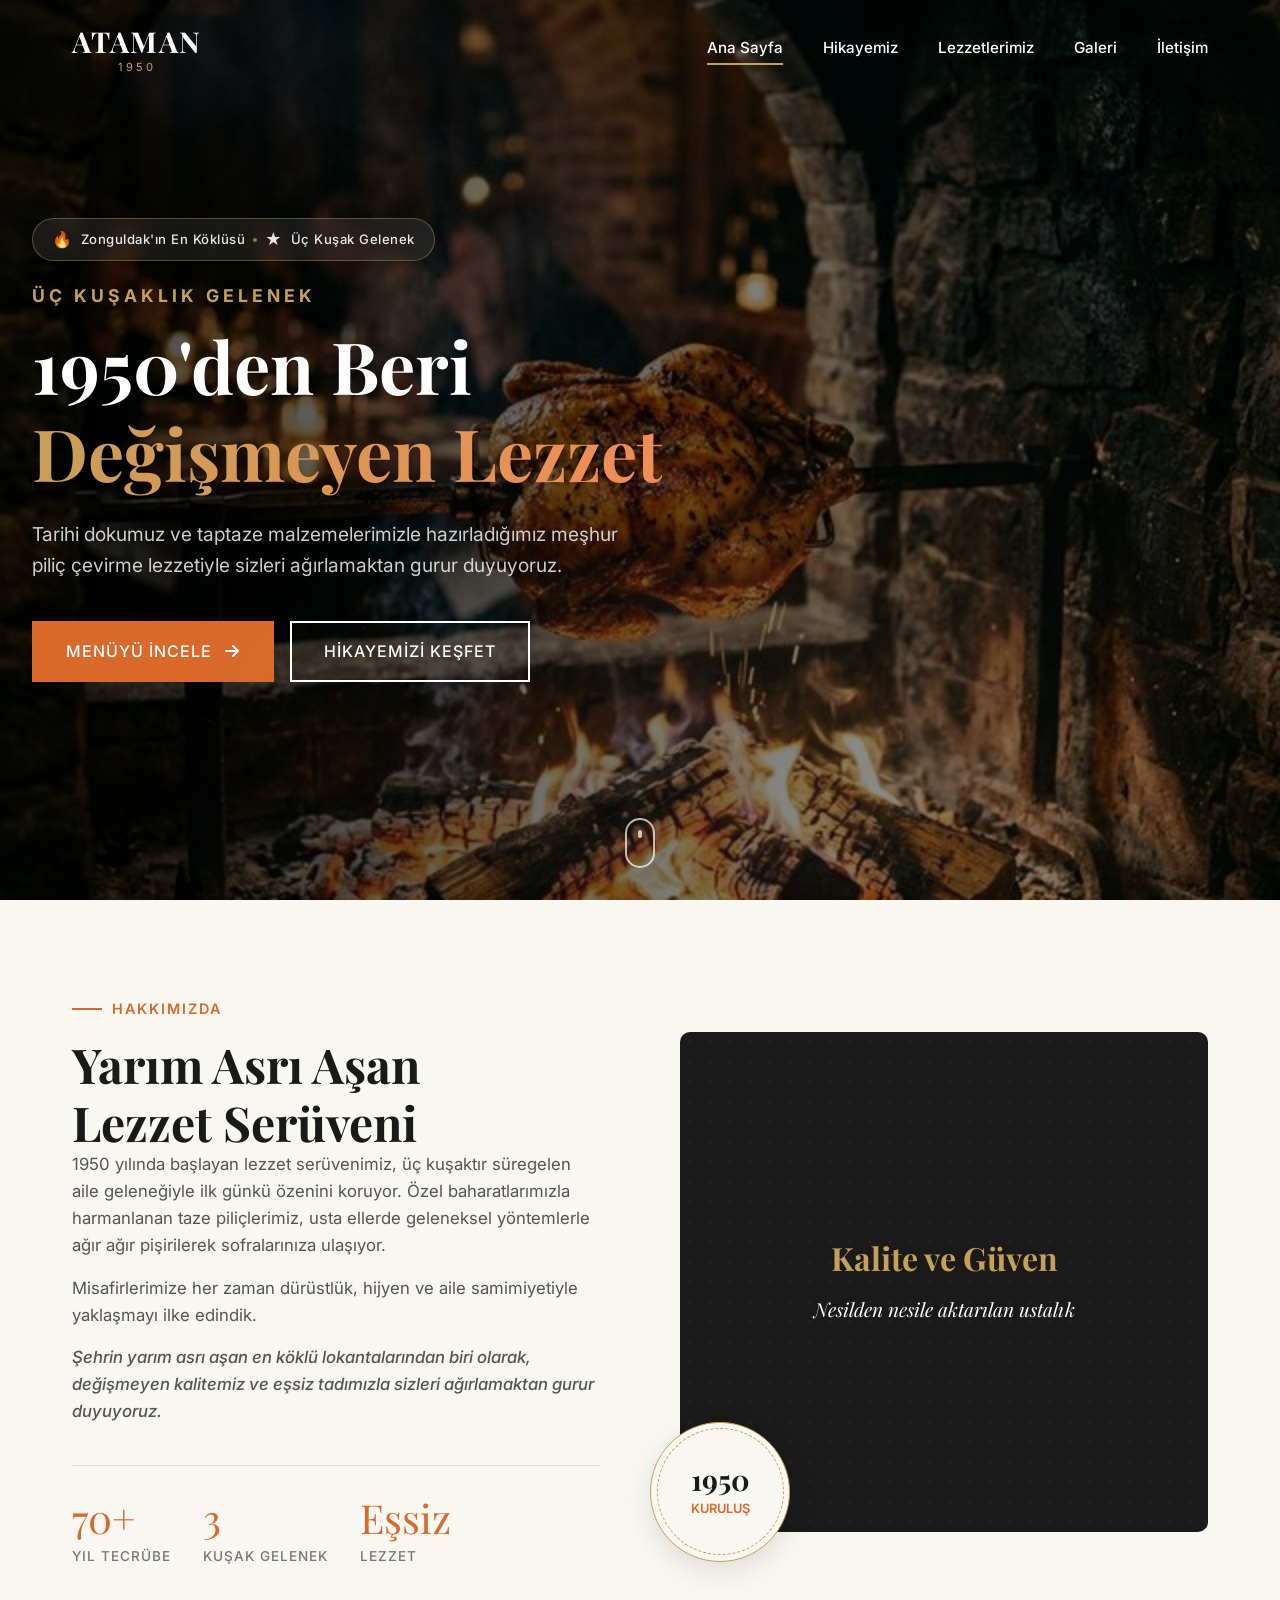
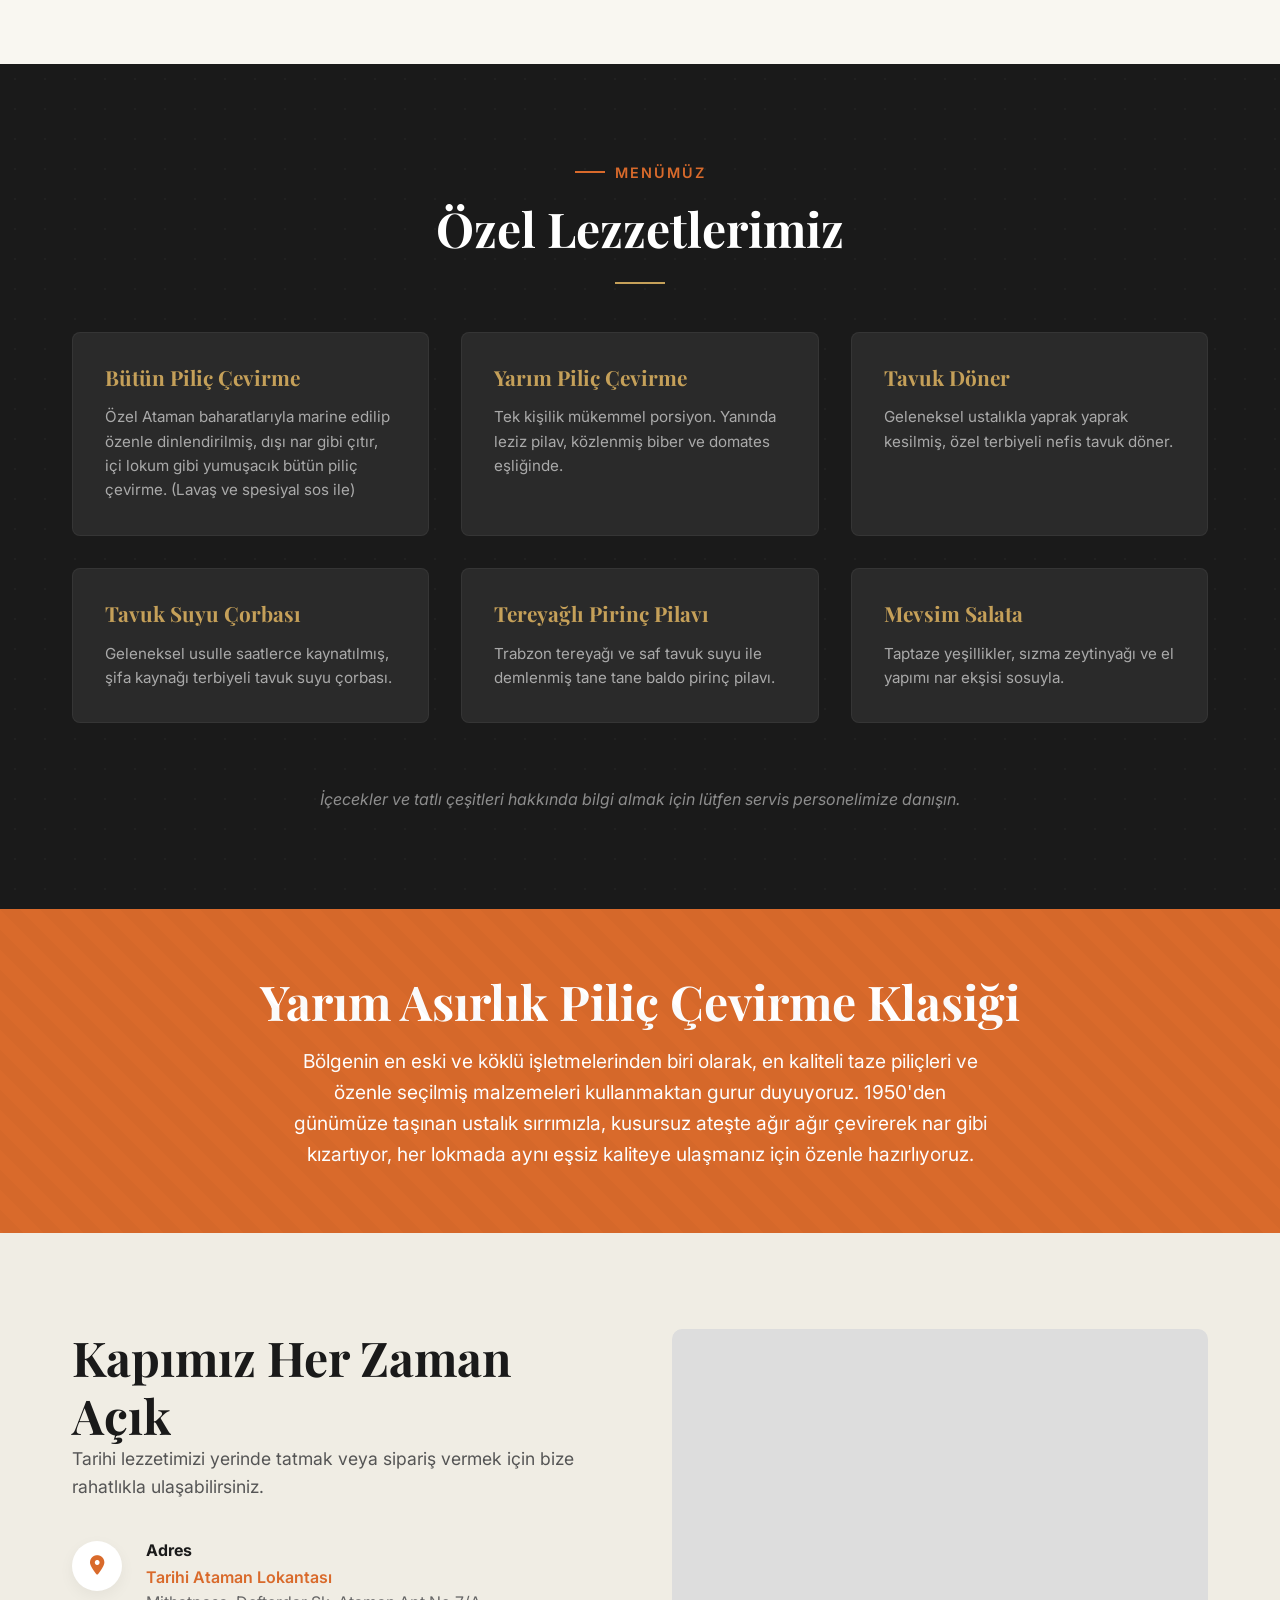
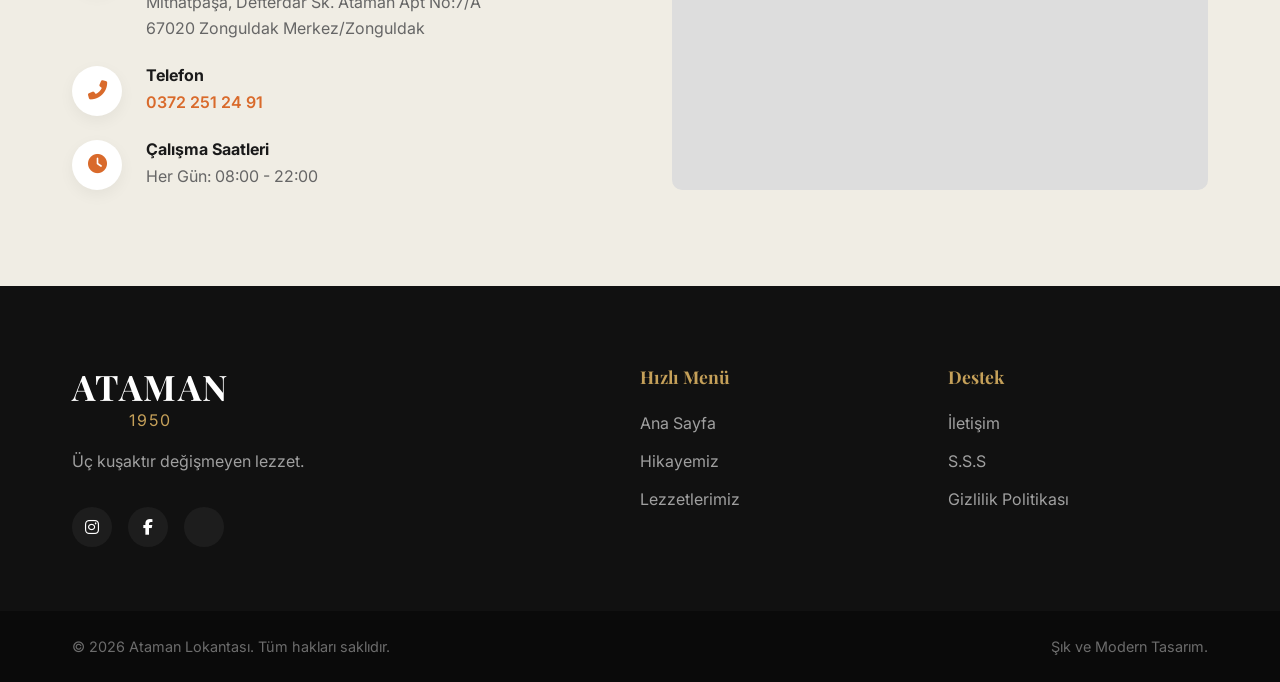
==== commit e018dc68: "Refine site content and mobile behavior" ====
--- a/index.html
+++ b/index.html
@@ -8,7 +8,7 @@
     <!-- Fonts -->
     <link rel="preconnect" href="https://fonts.googleapis.com">
     <link rel="preconnect" href="https://fonts.gstatic.com" crossorigin>
-    <link href="https://fonts.googleapis.com/css2?family=Inter:wght@300;400;500;600&family=Playfair+Display:ital,wght@0,400;0,500;0,600;0,700;1,400&display=swap" rel="stylesheet">
+    <link href="https://fonts.googleapis.com/css2?family=Inter:wght@300;400;500;600&amp;family=Playfair+Display:ital,wght@0,400;0,500;0,600;0,700;1,400&amp;display=swap" rel="stylesheet">
     <!-- Icons -->
     <link rel="stylesheet" href="https://cdnjs.cloudflare.com/ajax/libs/font-awesome/6.4.0/css/all.min.css">
     <!-- Styles -->
@@ -29,17 +29,17 @@
                 <a href="galeri.html">Galeri</a>
                 <a href="#contact">İletişim</a>
             </nav>
-            <div class="mobile-menu-btn">
+            <button class="mobile-menu-btn" type="button" aria-expanded="false" aria-controls="mobile-nav" aria-label="Menüyü aç">
                 <i class="fas fa-bars"></i>
-            </div>
+            </button>
         </div>
     </header>
 
     <!-- Mobile Nav -->
-    <div class="mobile-nav">
-        <div class="mobile-nav-close">
+    <div id="mobile-nav" class="mobile-nav" aria-hidden="true">
+        <button class="mobile-nav-close" type="button" aria-label="Menüyü kapat">
             <i class="fas fa-times"></i>
-        </div>
+        </button>
         <a href="#home">Ana Sayfa</a>
         <a href="hikayemiz.html">Hikayemiz</a>
         <a href="#menu">Lezzetlerimiz</a>
@@ -50,17 +50,17 @@
     <!-- Hero Section -->
     <section id="home" class="hero">
         <!-- Cinemagraph Background -->
-        <div class="hero-bg" style="background-image: url('assets/images/hero_real.png');"></div>
+        <div class="hero-bg hero-bg-home"></div>
         <div class="hero-overlay"></div>
         
         <!-- Enhanced Floating Embers -->
-        <div class="floating-ember" style="left: 15%; top: 90%; animation-delay: 0.1s; width: 6px; height: 6px;"></div>
-        <div class="floating-ember" style="left: 25%; top: 85%; animation-delay: 1.5s; width: 4px; height: 4px;"></div>
-        <div class="floating-ember" style="left: 45%; top: 95%; animation-delay: 2.2s; width: 5px; height: 5px;"></div>
-        <div class="floating-ember" style="left: 60%; top: 80%; animation-delay: 0.8s; width: 7px; height: 7px;"></div>
-        <div class="floating-ember" style="left: 75%; top: 90%; animation-delay: 3.5s; width: 5px; height: 5px;"></div>
-        <div class="floating-ember" style="left: 85%; top: 85%; animation-delay: 1.2s; width: 8px; height: 8px;"></div>
-        <div class="floating-ember" style="left: 90%; top: 75%; animation-delay: 2.8s; width: 4px; height: 4px;"></div>
+        <div class="floating-ember ember-1"></div>
+        <div class="floating-ember ember-2"></div>
+        <div class="floating-ember ember-3"></div>
+        <div class="floating-ember ember-4"></div>
+        <div class="floating-ember ember-5"></div>
+        <div class="floating-ember ember-6"></div>
+        <div class="floating-ember ember-7"></div>
         
         <!-- Soft Smoke Effect -->
         <div class="smoke-layer smoke-1"></div>
@@ -107,7 +107,7 @@
                     <div class="about-content reveal-up delay-2">
                         <p>1950 yılında başlayan lezzet serüvenimiz, üç kuşaktır süregelen aile geleneğiyle ilk günkü özenini koruyor. Özel baharatlarımızla harmanlanan taze piliçlerimiz, usta ellerde geleneksel yöntemlerle ağır ağır pişirilerek sofralarınıza ulaşıyor.</p>
                         <p>Misafirlerimize her zaman dürüstlük, hijyen ve aile samimiyetiyle yaklaşmayı ilke edindik.</p>
-                        <p style="font-weight: 500; font-style: italic; color: var(--clr-amber); margin-top: 1rem;">Şehrin yarım asrı aşan en köklü lokantalarından biri olarak, değişmeyen kalitemiz ve eşsiz tadımızla sizleri ağırlamaktan gurur duyuyoruz.</p>
+                        <p class="about-highlight">Şehrin yarım asrı aşan en köklü lokantalarından biri olarak, değişmeyen kalitemiz ve eşsiz tadımızla sizleri ağırlamaktan gurur duyuyoruz.</p>
                     </div>
                     <div class="stats reveal-up delay-3">
                         <div class="stat-item">
@@ -154,74 +154,50 @@
             <div class="menu-grid">
                 <!-- Menu Item 1 -->
                 <div class="menu-card reveal-up">
-                    <div class="menu-card-inner">
-                        <div class="menu-info">
-                            <div class="menu-title-row">
-                                <h3>Bütün Piliç Çevirme</h3>
-                            </div>
-                            <p class="menu-desc">Özel Ataman baharatlarıyla marine edilip özenle dinlendirilmiş, dışı nar gibi çıtır, içi lokum gibi yumuşacık bütün piliç çevirme. (Lavaş ve spesiyal sos ile)</p>
-                        </div>
-                    </div>
+                    <div class="menu-title-row">
+                        <h3>Bütün Piliç Çevirme</h3>
+                    </div>
+                    <p class="menu-desc">Özel Ataman baharatlarıyla marine edilip özenle dinlendirilmiş, dışı nar gibi çıtır, içi lokum gibi yumuşacık bütün piliç çevirme. (Lavaş ve spesiyal sos ile)</p>
                 </div>
 
                 <!-- Menu Item 2 -->
                 <div class="menu-card reveal-up delay-1">
-                    <div class="menu-card-inner">
-                        <div class="menu-info">
-                            <div class="menu-title-row">
-                                <h3>Yarım Piliç Çevirme</h3>
-                            </div>
-                            <p class="menu-desc">Tek kişilik mükemmel porsiyon. Yanında leziz pilav, közlenmiş biber ve domates eşliğinde.</p>
-                        </div>
-                    </div>
+                    <div class="menu-title-row">
+                        <h3>Yarım Piliç Çevirme</h3>
+                    </div>
+                    <p class="menu-desc">Tek kişilik mükemmel porsiyon. Yanında leziz pilav, közlenmiş biber ve domates eşliğinde.</p>
                 </div>
 
                 <!-- Menu Item 3 -->
                 <div class="menu-card reveal-up delay-2">
-                    <div class="menu-card-inner">
-                        <div class="menu-info">
-                            <div class="menu-title-row">
-                                <h3>Tavuk Döner</h3>
-                            </div>
-                            <p class="menu-desc">Geleneksel ustalıkla yaprak yaprak kesilmiş, özel terbiyeli nefis tavuk döner.</p>
-                        </div>
-                    </div>
+                    <div class="menu-title-row">
+                        <h3>Tavuk Döner</h3>
+                    </div>
+                    <p class="menu-desc">Geleneksel ustalıkla yaprak yaprak kesilmiş, özel terbiyeli nefis tavuk döner.</p>
                 </div>
 
                 <!-- Menu Item 4 -->
                 <div class="menu-card reveal-up">
-                    <div class="menu-card-inner">
-                        <div class="menu-info">
-                            <div class="menu-title-row">
-                                <h3>Tavuk Suyu Çorbası</h3>
-                            </div>
-                            <p class="menu-desc">Geleneksel usulle saatlerce kaynatılmış, şifa kaynağı terbiyeli tavuk suyu çorbası.</p>
-                        </div>
-                    </div>
+                    <div class="menu-title-row">
+                        <h3>Tavuk Suyu Çorbası</h3>
+                    </div>
+                    <p class="menu-desc">Geleneksel usulle saatlerce kaynatılmış, şifa kaynağı terbiyeli tavuk suyu çorbası.</p>
                 </div>
                 
                 <!-- Menu Item 5 -->
                 <div class="menu-card reveal-up delay-1">
-                    <div class="menu-card-inner">
-                        <div class="menu-info">
-                            <div class="menu-title-row">
-                                <h3>Tereyağlı Pirinç Pilavı</h3>
-                            </div>
-                            <p class="menu-desc">Trabzon tereyağı ve saf tavuk suyu ile demlenmiş tane tane baldo pirinç pilavı.</p>
-                        </div>
-                    </div>
+                    <div class="menu-title-row">
+                        <h3>Tereyağlı Pirinç Pilavı</h3>
+                    </div>
+                    <p class="menu-desc">Trabzon tereyağı ve saf tavuk suyu ile demlenmiş tane tane baldo pirinç pilavı.</p>
                 </div>
 
                 <!-- Menu Item 6 -->
                 <div class="menu-card reveal-up delay-2">
-                    <div class="menu-card-inner">
-                        <div class="menu-info">
-                            <div class="menu-title-row">
-                                <h3>Mevsim Salata</h3>
-                            </div>
-                            <p class="menu-desc">Taptaze yeşillikler, sızma zeytinyağı ve el yapımı nar ekşisi sosuyla.</p>
-                        </div>
-                    </div>
+                    <div class="menu-title-row">
+                        <h3>Mevsim Salata</h3>
+                    </div>
+                    <p class="menu-desc">Taptaze yeşillikler, sızma zeytinyağı ve el yapımı nar ekşisi sosuyla.</p>
                 </div>
             </div>
             
@@ -252,7 +228,13 @@
                             <div class="info-icon"><i class="fas fa-map-marker-alt"></i></div>
                             <div class="info-text">
                                 <h4>Adres</h4>
-                                <p>Mithatpaşa, Defterdar Sk. Ataman Apt No:7/A<br>67020 Zonguldak Merkez/Zonguldak</p>
+                                <p>
+                                    <a href="https://www.google.com/maps/search/?api=1&amp;query=Ataman+Lokantasi+Zonguldak" target="_blank" rel="noopener noreferrer">
+                                        Tarihi Ataman Lokantası
+                                    </a>
+                                    <br>
+                                    Mithatpaşa, Defterdar Sk. Ataman Apt No:7/A<br>67020 Zonguldak Merkez/Zonguldak
+                                </p>
                             </div>
                         </div>
                         <div class="info-item">
@@ -273,7 +255,16 @@
                 </div>
                 
                 <div class="map-wrapper reveal-right">
-                    <iframe src="https://maps.google.com/maps?q=Tarihi%20Ataman%20Lokantas%C4%B1,%20Zonguldak&t=&z=16&ie=UTF8&iwloc=&output=embed" width="100%" height="100%" style="border:0; border-radius: 10px;" allowfullscreen="" loading="lazy" referrerpolicy="no-referrer-when-downgrade"></iframe>
+                    <iframe
+                        src="https://www.google.com/maps?q=Ataman%20Lokantasi%20Zonguldak&amp;z=17&amp;output=embed"
+                        width="100%"
+                        height="100%"
+                        class="map-embed"
+                        allowfullscreen=""
+                        loading="lazy"
+                        referrerpolicy="no-referrer-when-downgrade"
+                        title="Ataman Lokantasi konumu">
+                    </iframe>
                 </div>
             </div>
         </div>
--- a/style.css
+++ b/style.css
@@ -30,6 +30,18 @@
     font-size: 16px;
 }
 
+section[id] {
+    scroll-margin-top: 110px;
+}
+
+#menu {
+    scroll-margin-top: 72px;
+}
+
+#contact {
+    scroll-margin-top: 72px;
+}
+
 body {
     font-family: var(--font-body);
     color: var(--clr-dark);
@@ -218,6 +230,13 @@
     width: 100%;
 }
 
+.mobile-menu-btn,
+.mobile-nav-close {
+    background: transparent;
+    border: 0;
+    padding: 0;
+}
+
 .mobile-menu-btn {
     display: none;
     color: var(--clr-white);
@@ -230,15 +249,16 @@
     position: fixed;
     top: 0;
     right: -100%;
-    width: 300px;
+    width: 260px;
     height: 100vh;
     background-color: var(--clr-dark);
     z-index: 1001;
     display: flex;
     flex-direction: column;
-    justify-content: center;
-    align-items: center;
-    gap: 2rem;
+    justify-content: flex-start;
+    align-items: center;
+    gap: 1.5rem;
+    padding: 7rem 1.25rem 2rem;
     transition: var(--transition);
     box-shadow: -5px 0 15px rgba(0,0,0,0.5);
 }
@@ -260,6 +280,7 @@
     color: var(--clr-white);
     font-size: 1.5rem;
     font-family: var(--font-heading);
+    padding: 0;
 }
 
 .mobile-nav a:hover {
@@ -288,6 +309,10 @@
     background-repeat: no-repeat;
     z-index: 0;
     animation: kenBurns 25s ease-in-out infinite alternate;
+}
+
+.hero-bg-home {
+    background-image: url('assets/images/hero_real.png');
 }
 
 @keyframes kenBurns {
@@ -325,7 +350,9 @@
     letter-spacing: 0.5px;
     color: rgba(255,255,255,0.9);
     white-space: nowrap;
-    flex-wrap: wrap;
+    flex-wrap: nowrap;
+    overflow: hidden;
+    max-width: 100%;
 }
 
 .trust-icon {
@@ -479,6 +506,13 @@
     font-size: 1.05rem;
 }
 
+.about-highlight {
+    font-weight: 500;
+    font-style: italic;
+    color: var(--clr-amber);
+    margin-top: 1rem;
+}
+
 .stats {
     display: flex;
     gap: 2rem;
@@ -590,12 +624,6 @@
     font-weight: 600;
 }
 
-/* Menu Section */
-.bg-dark {
-    background-color: var(--clr-dark);
-    color: var(--clr-white);
-}
-
 .menu {
     background-color: var(--clr-dark);
     position: relative;
@@ -665,21 +693,6 @@
     font-size: 1.3rem;
 }
 
-.menu-dots {
-    flex-grow: 1;
-    border-bottom: 1px dashed rgba(255,255,255,0.2);
-    margin: 0 1rem;
-    position: relative;
-    top: 4px;
-}
-
-.menu-price {
-    font-family: var(--font-heading);
-    font-weight: 700;
-    font-size: 1.25rem;
-    color: var(--clr-white);
-}
-
 .menu-desc {
     color: rgba(255,255,255,0.6);
     font-size: 0.95rem;
@@ -777,43 +790,30 @@
     color: #666;
 }
 
+.info-text p a {
+    color: var(--clr-amber);
+    font-weight: 600;
+}
+
+.info-text p a:hover {
+    color: var(--clr-amber-light);
+}
+
 .map-wrapper {
     height: 100%;
     min-height: 400px;
 }
 
-.map-placeholder {
+.map-wrapper iframe {
+    display: block;
     width: 100%;
-    height: 100%;
-    background-color: var(--clr-dark);
+    min-height: 400px;
+    background-color: #ddd;
+}
+
+.map-embed {
+    border: 0;
     border-radius: 10px;
-    display: flex;
-    flex-direction: column;
-    justify-content: center;
-    align-items: center;
-    color: var(--clr-white);
-    text-align: center;
-}
-
-.map-icon {
-    width: 80px;
-    height: 80px;
-    background-color: rgba(255,255,255,0.05);
-    border-radius: 50%;
-    display: flex;
-    justify-content: center;
-    align-items: center;
-    font-size: 2.5rem;
-    color: var(--clr-gold);
-    margin-bottom: 1rem;
-}
-
-.map-placeholder h3 {
-    margin-bottom: 0.5rem;
-}
-
-.map-placeholder p {
-    color: rgba(255,255,255,0.6);
 }
 
 /* Footer */
@@ -891,11 +891,6 @@
 .footer-links a:hover {
     color: var(--clr-white);
     padding-left: 5px;
-}
-
-.footer-contact p {
-    color: rgba(255,255,255,0.6);
-    margin-bottom: 0.8rem;
 }
 
 .footer-bottom {
@@ -957,6 +952,14 @@
     z-index: 5;
     opacity: 0;
 }
+
+.ember-1 { left: 15%; top: 90%; animation-delay: 0.1s; width: 6px; height: 6px; }
+.ember-2 { left: 25%; top: 85%; animation-delay: 1.5s; width: 4px; height: 4px; }
+.ember-3 { left: 45%; top: 95%; animation-delay: 2.2s; width: 5px; height: 5px; }
+.ember-4 { left: 60%; top: 80%; animation-delay: 0.8s; width: 7px; height: 7px; }
+.ember-5 { left: 75%; top: 90%; animation-delay: 3.5s; width: 5px; height: 5px; }
+.ember-6 { left: 85%; top: 85%; animation-delay: 1.2s; width: 8px; height: 8px; }
+.ember-7 { left: 90%; top: 75%; animation-delay: 2.8s; width: 4px; height: 4px; }
 
 @keyframes floatEmber {
     0% { transform: translateY(0) translateX(0) scale(1); opacity: 0; }
@@ -1013,9 +1016,29 @@
     .nav-links {
         display: none;
     }
+
+    section[id] {
+        scroll-margin-top: 92px;
+    }
+
+    #menu {
+        scroll-margin-top: 64px;
+    }
+
+    #contact {
+        scroll-margin-top: 64px;
+    }
     
     .mobile-menu-btn {
         display: block;
+    }
+
+    .story-page .navbar .nav-container > .logo {
+        display: none;
+    }
+
+    .story-page .navbar .nav-container {
+        justify-content: flex-end;
     }
     
     .hero-title {
@@ -1038,6 +1061,7 @@
     .section-padding {
         padding: 4rem 0;
     }
+
 }
 
 @media (max-width: 576px) {
@@ -1128,9 +1152,23 @@
     transform: translateY(0);
 }
 
+.section-intro {
+    max-width: 600px;
+    margin: 0 auto;
+    color: #555;
+}
+
+.gallery-cta {
+    margin: 2rem 0 3rem;
+}
+
 @media (max-width: 768px) {
     .gallery-grid {
         grid-template-columns: repeat(auto-fill, minmax(250px, 1fr));
+    }
+
+    .gallery {
+        padding-top: 7rem;
     }
 }
 
@@ -1161,16 +1199,17 @@
 
 .story-placeholder-image {
     position: absolute;
-    top: 0; left: 0; width: 100%; height: 100%;
-    background: radial-gradient(circle, var(--clr-dark-light) 0%, var(--clr-dark) 100%);
+    inset: 0;
     display: flex;
     align-items: center;
     justify-content: center;
 }
 
-.story-placeholder-image i {
-    font-size: 15vw;
-    color: rgba(197, 160, 89, 0.08);
+.story-hero-media {
+    width: 100%;
+    height: 100%;
+    object-fit: cover;
+    display: block;
 }
 
 .story-hero-content {
@@ -1178,6 +1217,13 @@
     z-index: 2;
     padding: 0 2rem;
     max-width: 900px;
+}
+
+.story-hero-description {
+    font-size: 1.2rem;
+    color: rgba(255,255,255,0.8);
+    max-width: 600px;
+    margin: 0 auto;
 }
 
 .story-hero-title {
@@ -1213,6 +1259,7 @@
 
 .story-split.reverse {
     flex-direction: row-reverse;
+    align-items: flex-start;
 }
 
 .story-content-block {
@@ -1229,26 +1276,54 @@
     height: 500px;
     background-color: var(--clr-dark-light);
     border-radius: 4px;
-    display: flex;
-    flex-direction: column;
-    align-items: center;
-    justify-content: center;
+    box-shadow: 0 20px 40px rgba(0,0,0,0.15);
+    position: relative;
+    overflow: hidden;
+}
+
+.story-image-media {
+    width: 100%;
+    height: 100%;
+    object-fit: cover;
+    display: block;
+}
+
+.story-image-vintage .story-image-media {
+    filter: sepia(0.4) contrast(1.05);
+}
+
+.story-image-harbor .story-image-media {
+    filter: sepia(0.5) contrast(1.1);
+    object-position: center 30%;
+}
+
+.story-image-overlay {
+    position: absolute;
+    inset: 0;
+    background: rgba(0,0,0,0.25);
+}
+
+.story-image-overlay-warm {
+    background: rgba(10,5,0,0.3);
+}
+
+.story-archive-badge {
+    position: absolute;
+    right: 1.5rem;
+    bottom: 1.5rem;
+    z-index: 2;
+    background: rgba(0,0,0,0.6);
+    padding: 0.5rem 1rem;
+    border-radius: 4px;
+    border-left: 3px solid var(--clr-gold);
+}
+
+.story-archive-label {
     color: var(--clr-gold);
-    box-shadow: 0 20px 40px rgba(0,0,0,0.15);
-    position: relative;
-    overflow: hidden;
-}
-
-.story-image i {
-    font-size: 5rem;
-    opacity: 0.5;
-}
-
-.story-image span {
-    margin-top: 1rem;
+    font-size: 0.75rem;
     font-family: var(--font-body);
-    font-size: 1.2rem;
-    opacity: 0.7;
+    letter-spacing: 2px;
+    text-transform: uppercase;
 }
 
 .story-image::after {
@@ -1300,75 +1375,248 @@
     line-height: 1.5;
 }
 
+.story-video-placeholder {
+    margin-top: 2rem;
+    position: relative;
+    width: 100%;
+    aspect-ratio: 16 / 9;
+    border-radius: 12px;
+    overflow: hidden;
+    box-shadow: 0 20px 60px rgba(0,0,0,0.5);
+    background: url('assets/images/ataman_restoran.jpg') center/cover no-repeat;
+}
+
+.story-video-overlay {
+    position: absolute;
+    inset: 0;
+    background: rgba(0,0,0,0.5);
+    display: flex;
+    flex-direction: column;
+    align-items: center;
+    justify-content: center;
+    gap: 1rem;
+}
+
+.story-video-play {
+    width: 72px;
+    height: 72px;
+    border-radius: 50%;
+    background: var(--clr-gold);
+    display: flex;
+    align-items: center;
+    justify-content: center;
+    cursor: pointer;
+    box-shadow: 0 0 0 12px rgba(197,160,89,0.2);
+}
+
+.story-video-play-icon {
+    font-size: 1.8rem;
+    color: #000;
+    margin-left: 4px;
+}
+
+.story-video-text {
+    color: rgba(255,255,255,0.8);
+    font-family: var(--font-body);
+    font-size: 0.9rem;
+    letter-spacing: 1px;
+}
+
+.story-cta {
+    margin-top: 2rem;
+}
+
 @media (max-width: 992px) {
     .story-split, .story-split.reverse {
         flex-direction: column;
-        gap: 3rem;
+        gap: 2rem;
     }
     .story-image {
-        height: 400px;
+        height: 320px;
     }
     .story-image::after {
         display: none;
     }
     .story-heading {
+        font-size: 2rem;
+    }
+    .story-section {
+        padding: 3.5rem 0;
+    }
+    .story-quote {
+        font-size: 1.25rem;
+        margin: 2rem 0;
+        padding-left: 1.25rem;
+    }
+    .story-text {
+        font-size: 1rem;
+    }
+
+    .story-image-vintage {
+        height: auto;
+        aspect-ratio: 4 / 3;
+    }
+
+    .story-image-vintage .story-image-media {
+        object-position: center top;
+    }
+}
+
+@media (max-width: 576px) {
+    .hero-trust-badge {
+        font-size: 0.72rem;
+        padding: 0.55rem 0.75rem;
+        gap: 0.35rem;
+        white-space: normal;
+        flex-wrap: wrap;
+        line-height: 1.4;
+    }
+    .trust-dot {
+        display: none;
+    }
+    .hero {
+        min-height: 100svh;
+        padding: 5.5rem 0 3rem;
+    }
+    .chicken-canvas {
+        display: none;
+    }
+    .scroll-down,
+    .floating-ember,
+    .smoke-layer {
+        display: none;
+    }
+    .hero-subtitle {
+        font-size: 0.9rem;
+        letter-spacing: 3px;
+    }
+    .hero-desc {
+        font-size: 1rem;
+        margin: 1rem 0 1.75rem;
+    }
+    .hero-buttons .btn {
+        width: 100%;
+        text-align: center;
+    }
+    .story-section {
+        padding: 2.5rem 0;
+    }
+    .story-split, .story-split.reverse {
+        gap: 1.5rem;
+    }
+    .story-image {
+        height: 240px;
+    }
+    .story-heading {
+        font-size: 1.6rem;
+        margin-bottom: 1rem;
+    }
+    .story-hero {
+        height: 50vh;
+        min-height: 300px;
+    }
+    .story-hero-content {
+        padding: 0 1rem;
+    }
+    .story-hero-title {
+        font-size: 2rem;
+    }
+    .story-hero-subtitle {
+        font-size: 0.9rem;
+        letter-spacing: 3px;
+    }
+    .story-hero-content p {
+        font-size: 0.95rem !important;
+    }
+    .story-quote {
+        font-size: 1.1rem;
+        margin: 1.5rem 0;
+    }
+    .container {
+        padding: 0 1rem;
+    }
+    .section-padding {
+        padding: 2.5rem 0;
+    }
+    .hero-title {
         font-size: 2.2rem;
     }
-}
-
-/* --- DYNAMIC VISUALS & ANIMATIONS --- */
-.floating-emoji {
-    position: absolute;
-    font-size: 3rem;
-    pointer-events: none;
-    z-index: 10;
-    filter: drop-shadow(0 4px 6px rgba(0,0,0,0.3));
-    animation: floating 4s ease-in-out infinite;
-}
-
-.floating-emoji.e1 { top: 15%; left: 10%; animation-delay: 0s; }
-.floating-emoji.e2 { top: 40%; right: 15%; animation-delay: 1s; font-size: 4rem; }
-.floating-emoji.e3 { bottom: 20%; left: 20%; animation-delay: 2s; }
-.floating-emoji.e4 { top: 25%; right: 5%; animation-delay: 1.5s; font-size: 2.5rem; }
-
-@keyframes floating {
-    0% { transform: translateY(0) rotate(0deg); }
-    50% { transform: translateY(-20px) rotate(10deg); }
-    100% { transform: translateY(0) rotate(0deg); }
-}
-
-.video-container {
-    position: relative;
-    width: 100%;
-    max-width: 800px;
-    margin: 3rem auto;
-    border-radius: 12px;
-    overflow: hidden;
-    box-shadow: 0 25px 50px rgba(0,0,0,0.5);
-    border: 3px solid var(--clr-gold);
-    aspect-ratio: 16 / 9;
-    background-color: #000;
-}
-
-.video-container video,
-.video-container iframe {
-    width: 100%;
-    height: 100%;
-    object-fit: cover;
-    border: none;
-}
-
-.video-overlay-text {
-    position: absolute;
-    bottom: 2rem;
-    left: 2rem;
-    color: var(--clr-white);
-    background: rgba(0,0,0,0.6);
-    padding: 0.5rem 1rem;
-    border-radius: 4px;
-    font-size: 1.2rem;
-    font-family: var(--font-heading);
-    letter-spacing: 2px;
-    backdrop-filter: blur(5px);
-    border-left: 3px solid var(--clr-gold);
-}
+    .about-grid {
+        gap: 2rem;
+    }
+    .about-image {
+        height: 280px;
+    }
+    .experience-badge {
+        width: 110px;
+        height: 110px;
+        bottom: -20px;
+        left: -10px;
+    }
+    .experience-badge::after {
+        width: 96px;
+        height: 96px;
+    }
+    .experience-badge .year {
+        font-size: 1.35rem;
+    }
+    .banner {
+        padding: 2.75rem 0;
+    }
+    .banner p {
+        font-size: 1rem;
+    }
+    .contact-wrapper {
+        gap: 2rem;
+    }
+    .map-wrapper {
+        min-height: 280px;
+    }
+    .map-wrapper iframe {
+        min-height: 280px;
+    }
+    .stats {
+        flex-direction: column;
+        gap: 1rem;
+    }
+    .menu-grid {
+        grid-template-columns: 1fr;
+    }
+    .gallery-grid {
+        grid-template-columns: 1fr;
+        gap: 1rem;
+    }
+    .mobile-nav {
+        width: min(82vw, 260px);
+        padding-top: 6.6rem;
+    }
+    .footer-content {
+        gap: 2rem;
+    }
+    .story-video-placeholder {
+        border-radius: 8px !important;
+    }
+}
+
+@media (max-width: 768px), (prefers-reduced-motion: reduce) {
+    .reveal-up,
+    .reveal-left,
+    .reveal-right {
+        opacity: 1;
+        transform: none;
+        transition: none;
+    }
+
+    .hero-entrance {
+        opacity: 1;
+        transform: none;
+        animation: none !important;
+    }
+
+    .hero-bg,
+    .floating-ember,
+    .smoke-layer,
+    .wheel {
+        animation: none !important;
+    }
+}
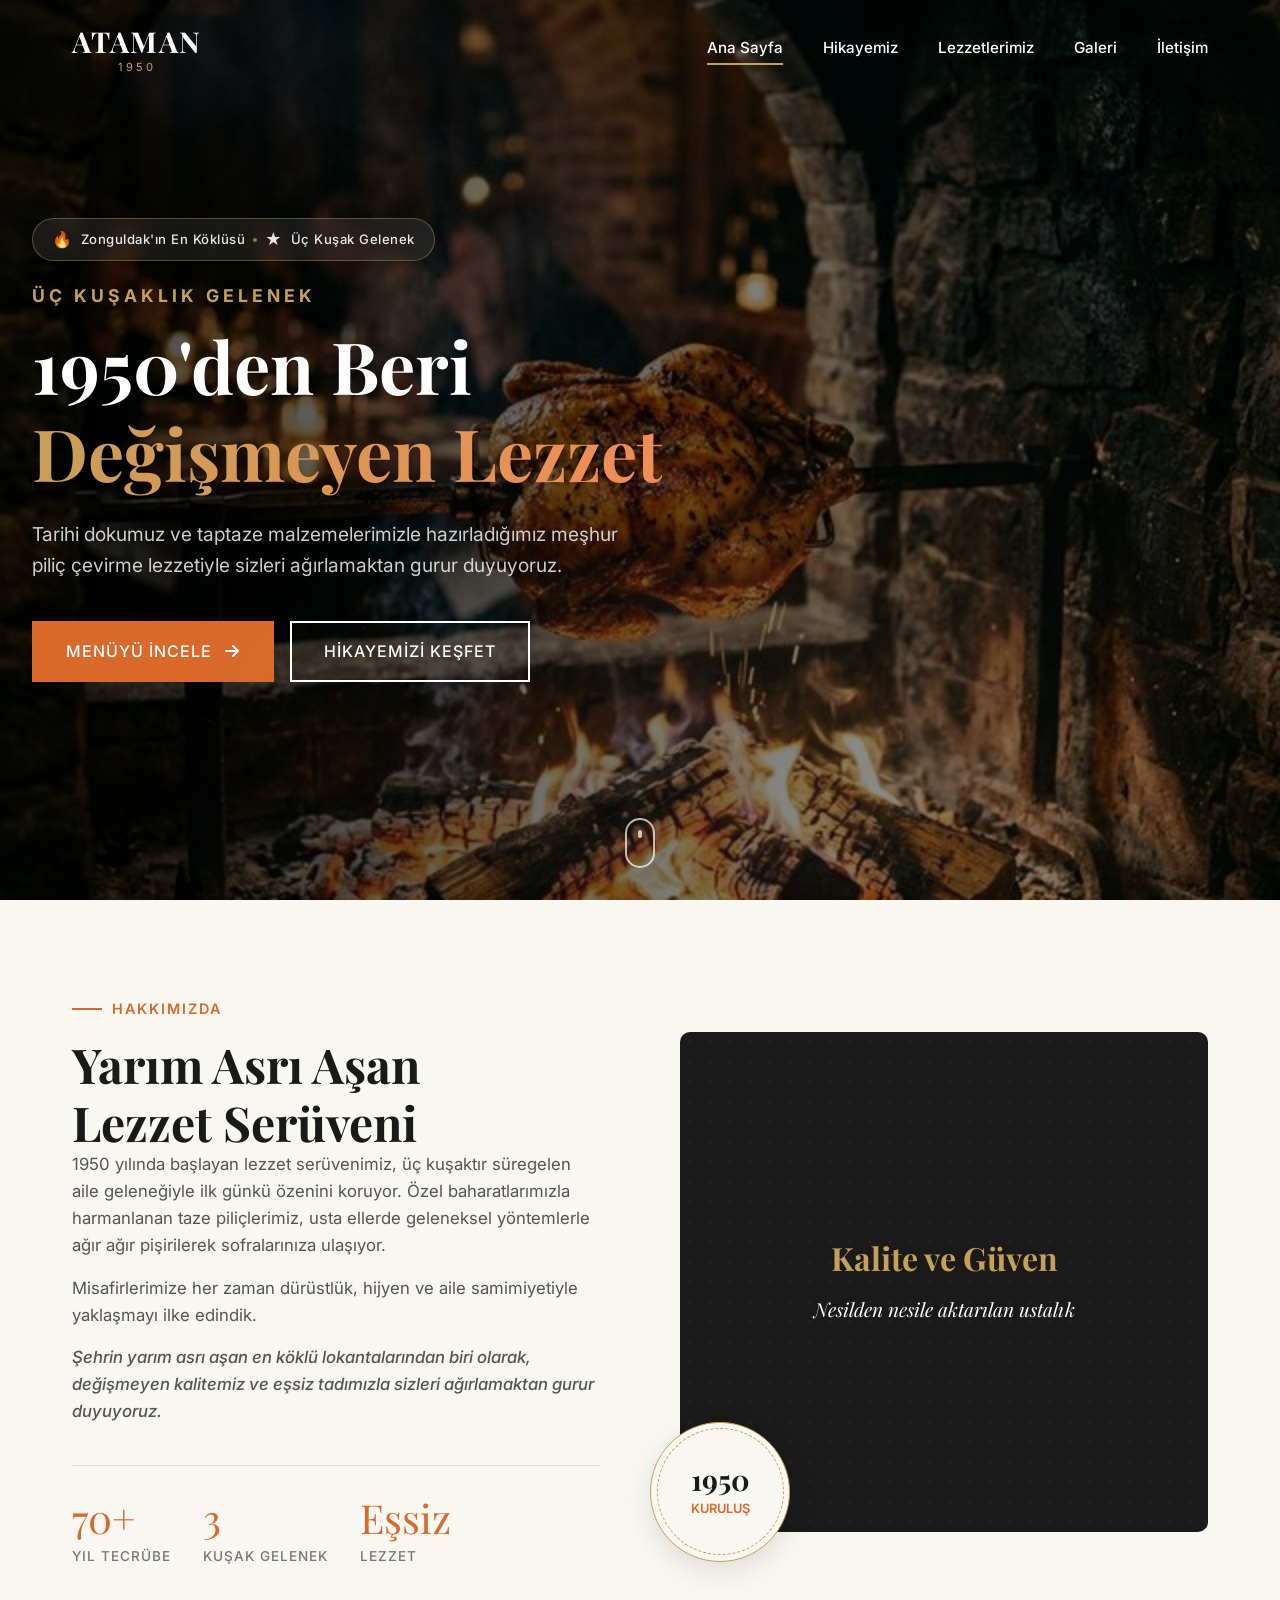
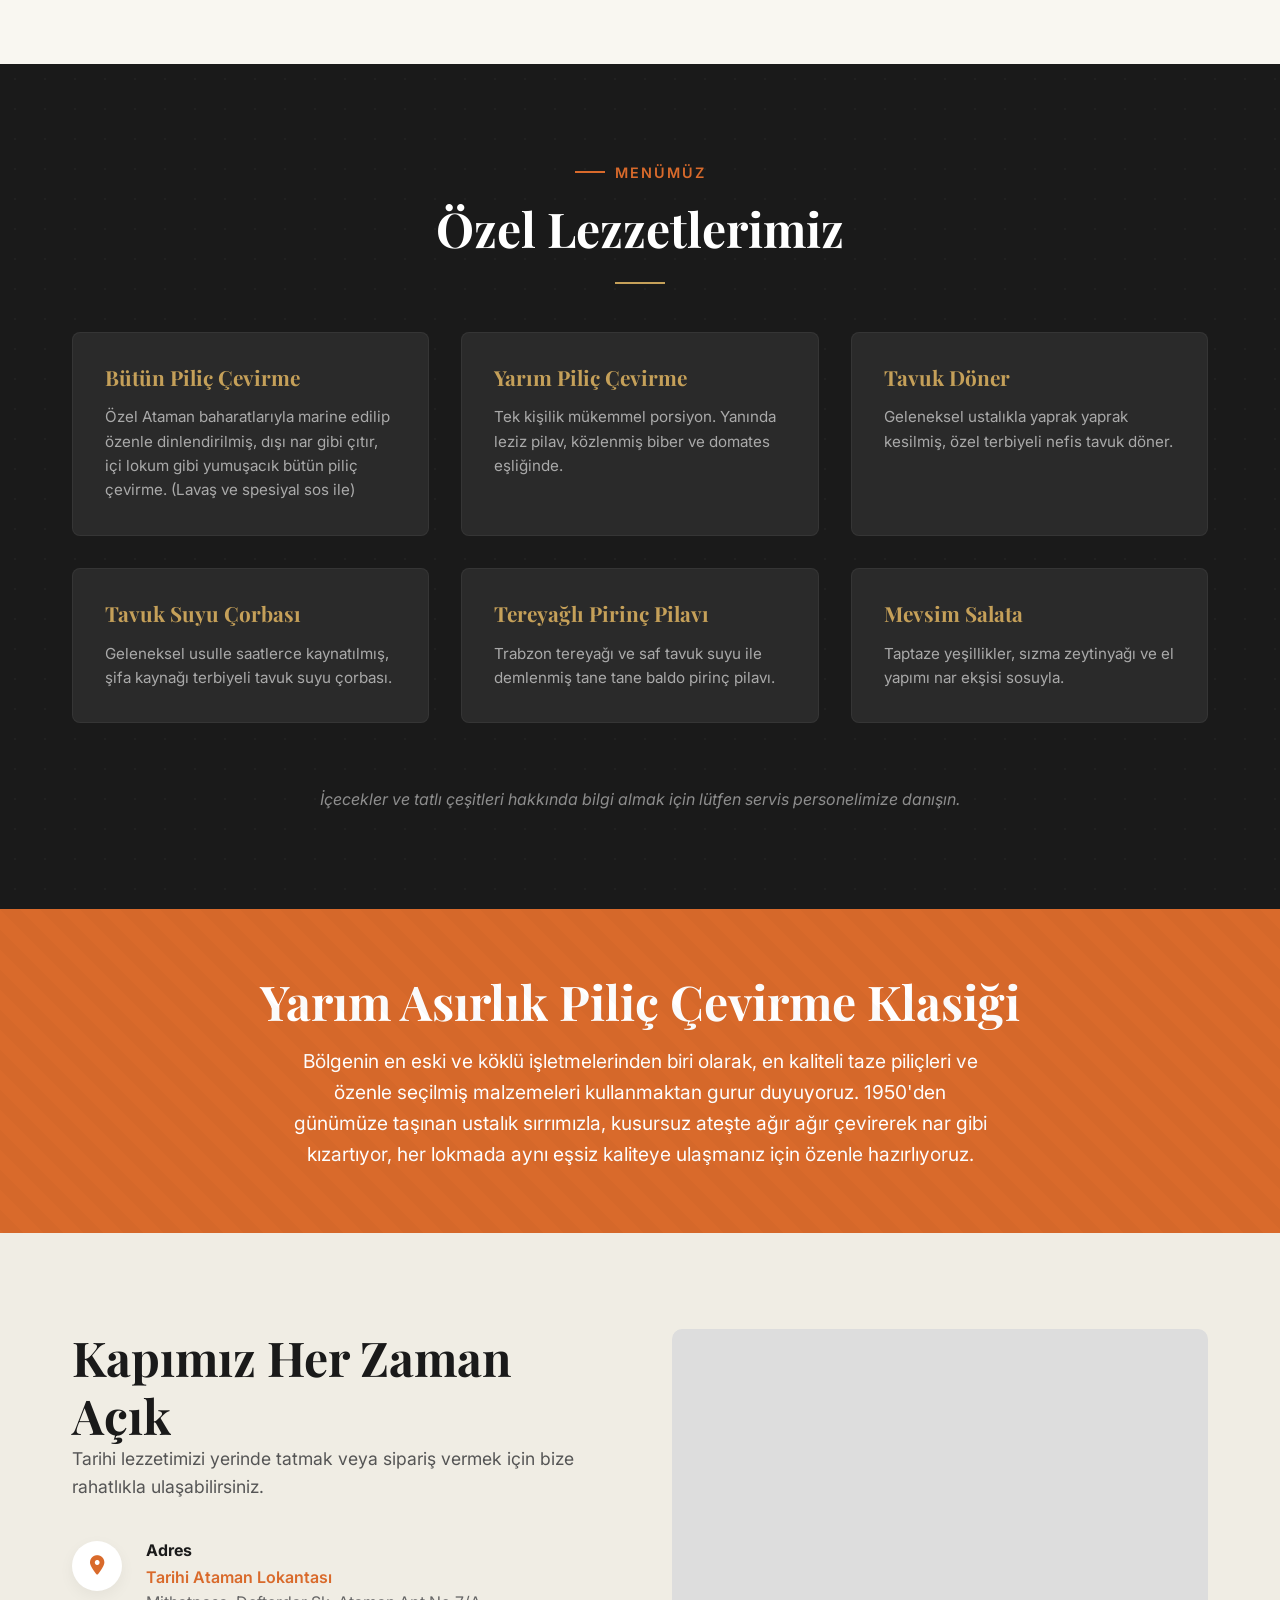
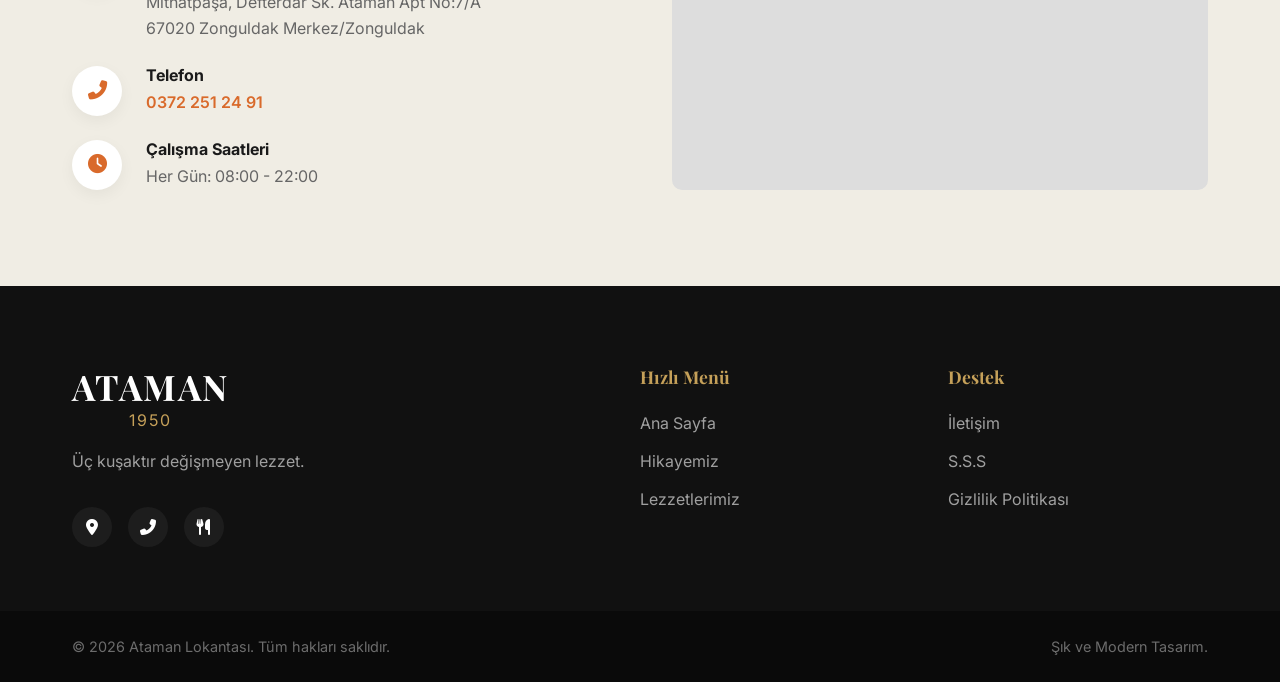
==== commit e535e379: "Add support and legal content pages" ====
--- a/index.html
+++ b/index.html
@@ -279,9 +279,9 @@
                 </a>
                 <p>Üç kuşaktır değişmeyen lezzet.</p>
                 <div class="social-links">
-                    <a href="#"><i class="fab fa-instagram"></i></a>
-                    <a href="#"><i class="fab fa-facebook-f"></i></a>
-                    <a href="#"><i class="fab fa-tripadvisor"></i></a>
+                    <a href="https://www.google.com/maps/search/?api=1&amp;query=Ataman+Lokantasi+Zonguldak" target="_blank" rel="noopener noreferrer" aria-label="Konumu Google Haritalar'da aç"><i class="fas fa-map-marker-alt"></i></a>
+                    <a href="tel:+903722512491" aria-label="Ataman Lokantası'nı ara"><i class="fas fa-phone-alt"></i></a>
+                    <a href="#menu" aria-label="Lezzetlerimiz bölümüne git"><i class="fas fa-utensils"></i></a>
                 </div>
             </div>
             
@@ -298,8 +298,8 @@
                 <h4>Destek</h4>
                 <ul>
                     <li><a href="#contact">İletişim</a></li>
-                    <li><a href="#">S.S.S</a></li>
-                    <li><a href="#">Gizlilik Politikası</a></li>
+                    <li><a href="sss.html">S.S.S</a></li>
+                    <li><a href="gizlilik-politikasi.html">Gizlilik Politikası</a></li>
                 </ul>
             </div>
         </div>
--- a/style.css
+++ b/style.css
@@ -168,6 +168,10 @@
     background: transparent;
 }
 
+.navbar.section-entry-nav {
+    transition: none;
+}
+
 .navbar.scrolled, .navbar.navbar-solid {
     background-color: rgba(26, 26, 26, 0.95);
     padding: 1rem 0;
@@ -1426,6 +1430,85 @@
     margin-top: 2rem;
 }
 
+.info-page {
+    background: linear-gradient(180deg, #131313 0%, #191919 280px, var(--clr-cream) 280px, var(--clr-cream) 100%);
+}
+
+.info-hero {
+    padding: 9rem 0 4rem;
+    color: var(--clr-white);
+}
+
+.info-hero .section-subtitle {
+    color: var(--clr-gold);
+}
+
+.info-hero .section-subtitle::before {
+    background-color: var(--clr-gold);
+}
+
+.info-hero-title {
+    max-width: 720px;
+    margin-bottom: 1rem;
+}
+
+.info-hero-description {
+    max-width: 720px;
+    color: rgba(255,255,255,0.72);
+    font-size: 1.05rem;
+}
+
+.info-content-section {
+    padding: 0 0 6rem;
+}
+
+.info-card {
+    background-color: var(--clr-white);
+    border-radius: 24px;
+    padding: 3rem;
+    box-shadow: 0 24px 60px rgba(0,0,0,0.08);
+}
+
+.info-card + .info-card {
+    margin-top: 1.5rem;
+}
+
+.info-card h2 {
+    margin-bottom: 1rem;
+}
+
+.info-card h3 {
+    margin: 1.75rem 0 0.75rem;
+    color: var(--clr-dark);
+}
+
+.info-card p,
+.info-card li {
+    color: rgba(26,26,26,0.78);
+}
+
+.info-card ul {
+    display: flex;
+    flex-direction: column;
+    gap: 0.9rem;
+    margin-top: 1rem;
+    padding-left: 1.25rem;
+    list-style: disc;
+}
+
+.info-card a {
+    color: var(--clr-amber);
+    font-weight: 600;
+}
+
+.info-note {
+    margin-top: 1.5rem;
+    padding: 1rem 1.25rem;
+    border-left: 3px solid var(--clr-amber);
+    background-color: rgba(217,106,43,0.08);
+    color: rgba(26,26,26,0.76);
+}
+
 @media (max-width: 992px) {
     .story-split, .story-split.reverse {
         flex-direction: column;
@@ -1459,6 +1542,14 @@
 
     .story-image-vintage .story-image-media {
         object-position: center top;
+    }
+
+    .info-hero {
+        padding: 8rem 0 3rem;
+    }
+
+    .info-card {
+        padding: 2.25rem;
     }
 }
 
@@ -1596,6 +1687,25 @@
     .story-video-placeholder {
         border-radius: 8px !important;
     }
+    .info-page {
+        background: linear-gradient(180deg, #131313 0%, #191919 220px, var(--clr-cream) 220px, var(--clr-cream) 100%);
+    }
+    .info-hero {
+        padding: 7rem 0 2.25rem;
+    }
+    .info-hero-title {
+        font-size: 2.2rem;
+    }
+    .info-hero-description {
+        font-size: 0.98rem;
+    }
+    .info-content-section {
+        padding-bottom: 3rem;
+    }
+    .info-card {
+        padding: 1.5rem;
+        border-radius: 18px;
+    }
 }
 
 @media (max-width: 768px), (prefers-reduced-motion: reduce) {
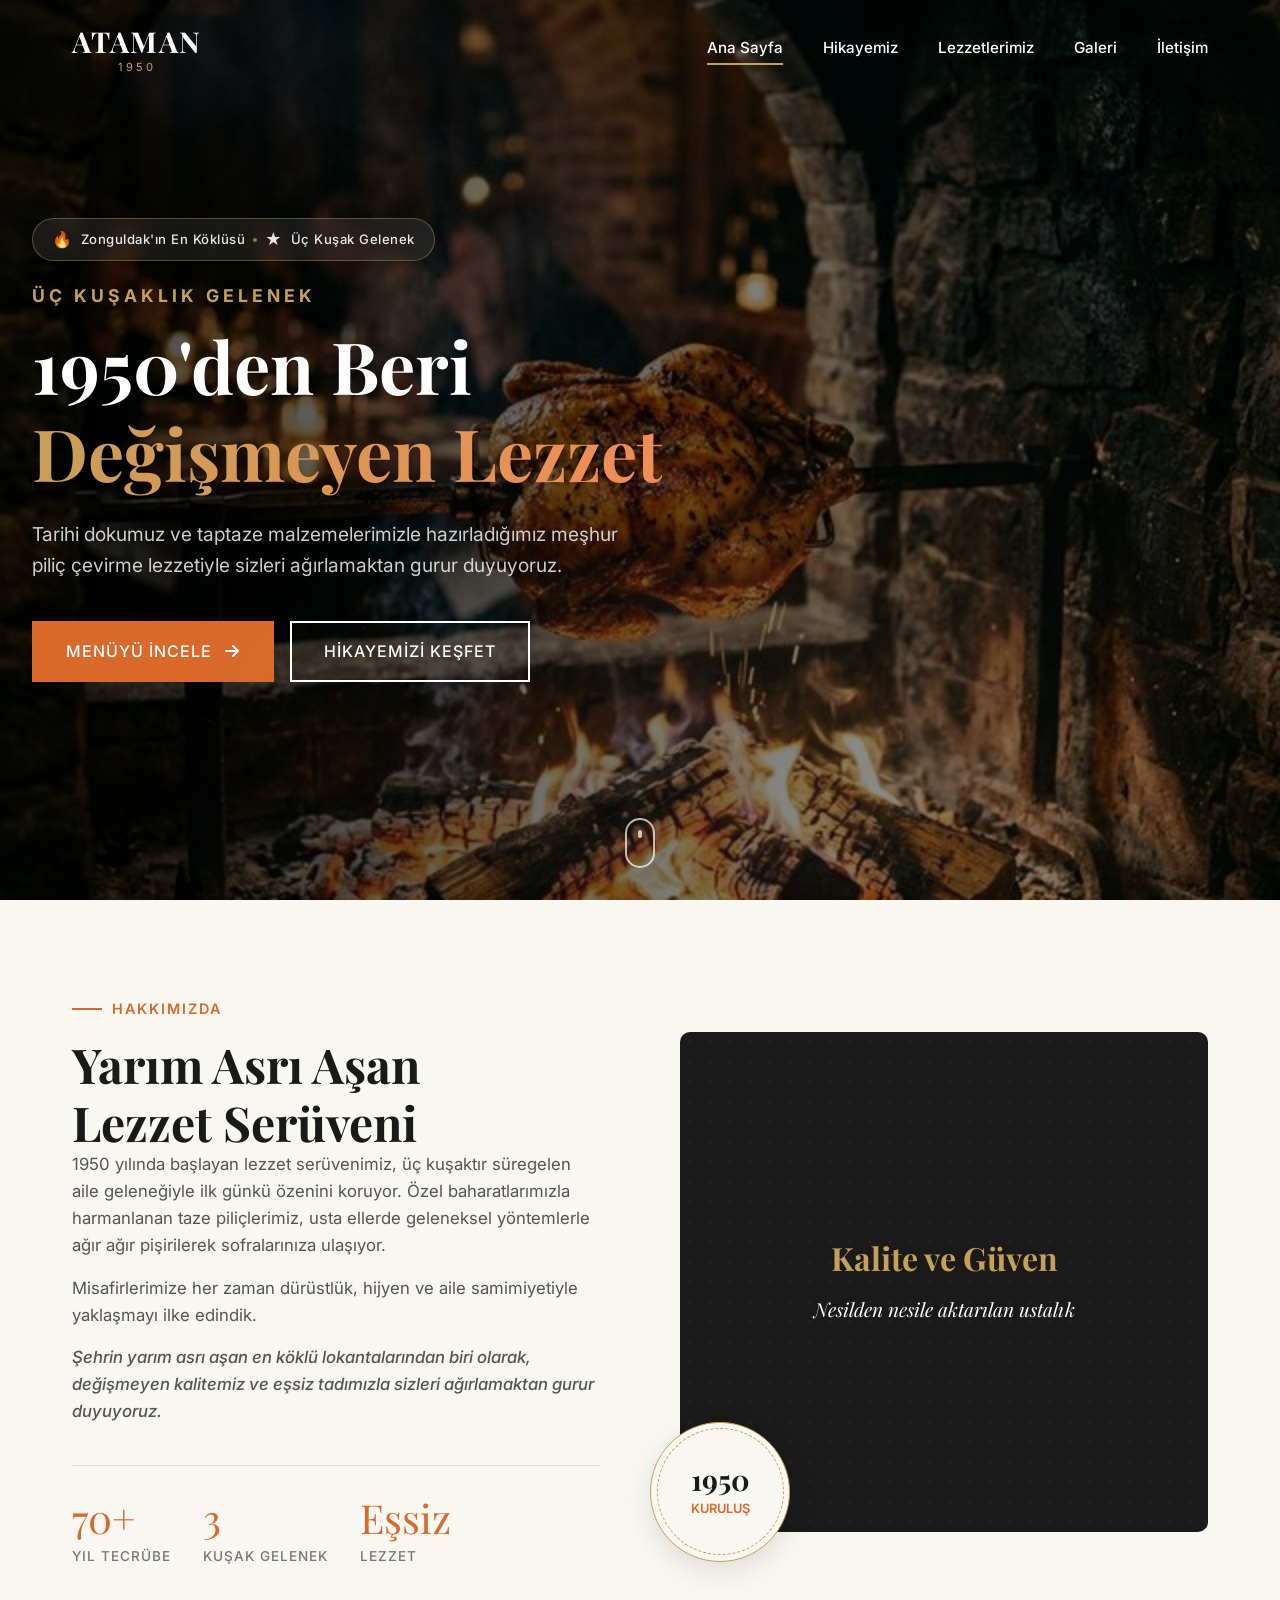
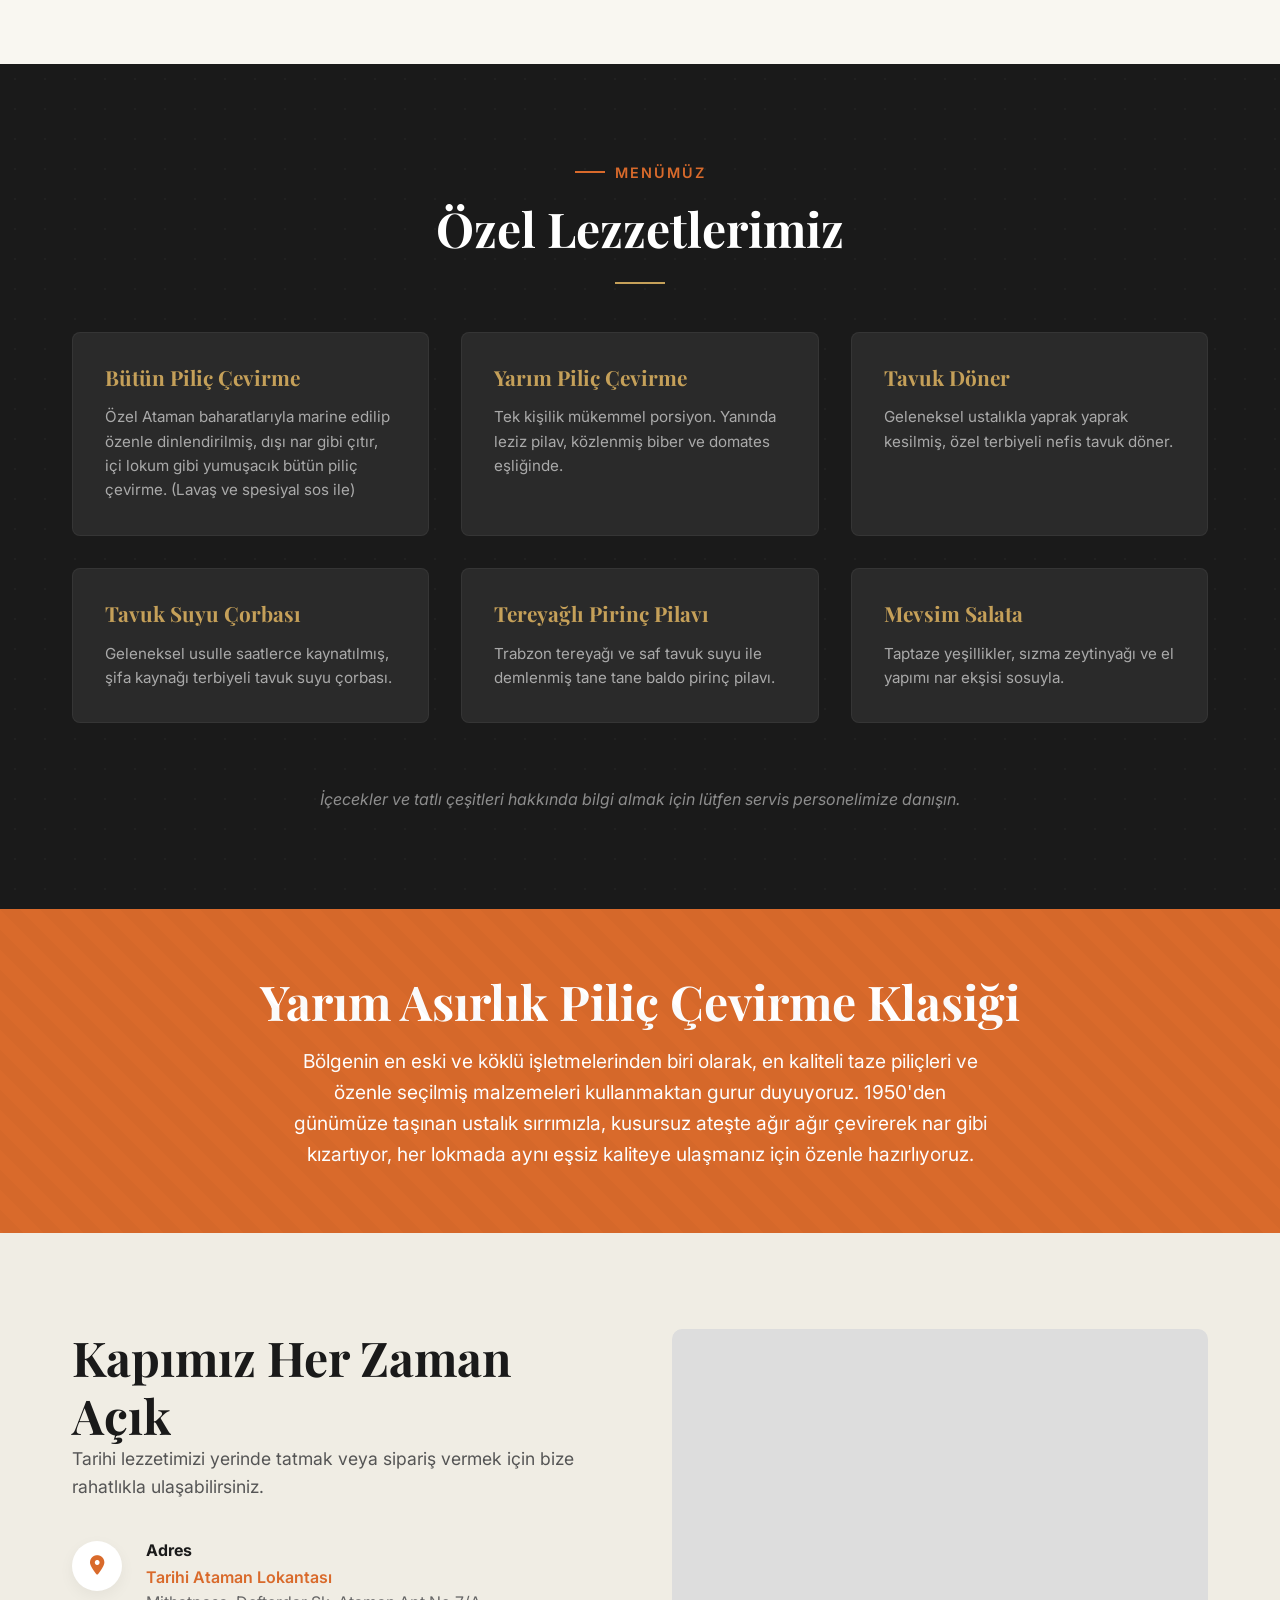
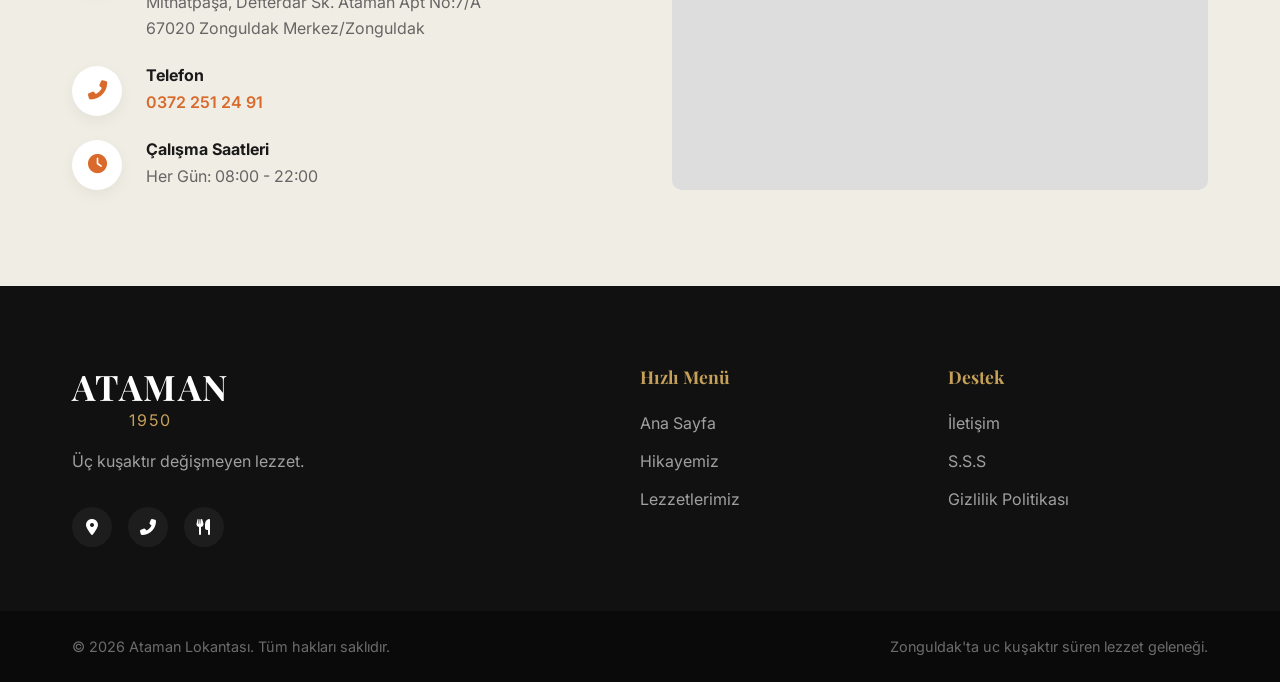
==== commit c7e6a057: "Polish site presentation and metadata" ====
--- a/index.html
+++ b/index.html
@@ -5,6 +5,35 @@
     <meta name="viewport" content="width=device-width, initial-scale=1.0">
     <title>Ataman Lokantası | 1950'den Beri</title>
     <meta name="description" content="1950 yılından bu yana aile geleneğiyle hizmet veren Ataman Piliç Çevirme. Üç kuşaktır aynı özenle değişmeyen lezzet.">
+    <link rel="icon" type="image/png" href="assets/images/ataman_restoran.png">
+    <meta property="og:type" content="website">
+    <meta property="og:title" content="Ataman Lokantası | 1950'den Beri">
+    <meta property="og:description" content="Zonguldak'ın köklü lezzeti Ataman Lokantası'nın hikayesini, menüsünü ve iletişim bilgilerini keşfedin.">
+    <meta property="og:image" content="assets/images/ataman_restoran.png">
+    <meta property="og:locale" content="tr_TR">
+    <meta name="twitter:card" content="summary_large_image">
+    <meta name="twitter:title" content="Ataman Lokantası | 1950'den Beri">
+    <meta name="twitter:description" content="Zonguldak'ın köklü lezzeti Ataman Lokantası'nın hikayesini, menüsünü ve iletişim bilgilerini keşfedin.">
+    <meta name="twitter:image" content="assets/images/ataman_restoran.png">
+    <script type="application/ld+json">
+        {
+            "@context": "https://schema.org",
+            "@type": "Restaurant",
+            "name": "Ataman Lokantası",
+            "image": "assets/images/ataman_restoran.png",
+            "telephone": "+90 372 251 24 91",
+            "address": {
+                "@type": "PostalAddress",
+                "streetAddress": "Mithatpaşa Mah. Defterdar Sk. Ataman Apt. No:7/A",
+                "addressLocality": "Zonguldak Merkez",
+                "addressRegion": "Zonguldak",
+                "postalCode": "67020",
+                "addressCountry": "TR"
+            },
+            "servesCuisine": "Turkish",
+            "url": "https://ataman-lokantasi.vercel.app/"
+        }
+    </script>
     <!-- Fonts -->
     <link rel="preconnect" href="https://fonts.googleapis.com">
     <link rel="preconnect" href="https://fonts.gstatic.com" crossorigin>
@@ -66,8 +95,6 @@
         <div class="smoke-layer smoke-1"></div>
         <div class="smoke-layer smoke-2"></div>
 
-        <!-- Piliç Çevirme Animasyonu -->
-        <canvas id="chickenCanvas" class="chicken-canvas"></canvas>
         <div class="container hero-content">
             <!-- Trust Badge -->
             <div class="hero-trust-badge hero-entrance delay-badge">
@@ -307,7 +334,7 @@
         <div class="footer-bottom">
             <div class="container">
                 <p>&copy; 2026 Ataman Lokantası. Tüm hakları saklıdır.</p>
-                <p>Şık ve Modern Tasarım.</p>
+                <p>Zonguldak'ta uc kuşaktır süren lezzet geleneği.</p>
             </div>
         </div>
     </footer>
--- a/style.css
+++ b/style.css
@@ -378,15 +378,15 @@
 }
 
 .hero-entrance {
-    opacity: 0;
-    animation: heroEntrance 0.9s cubic-bezier(0.25, 0.8, 0.25, 1) forwards;
-}
-
-.delay-badge { animation-delay: 0.2s; }
-.hero-entrance.delay-1 { animation-delay: 0.5s; }
-.hero-entrance.delay-2 { animation-delay: 0.7s; }
-.hero-entrance.delay-3 { animation-delay: 0.9s; }
-.hero-entrance.delay-4 { animation-delay: 1.1s; }
+    opacity: 1;
+    animation: heroEntrance 0.55s cubic-bezier(0.25, 0.8, 0.25, 1) forwards;
+}
+
+.delay-badge { animation-delay: 0.05s; }
+.hero-entrance.delay-1 { animation-delay: 0.1s; }
+.hero-entrance.delay-2 { animation-delay: 0.16s; }
+.hero-entrance.delay-3 { animation-delay: 0.22s; }
+.hero-entrance.delay-4 { animation-delay: 0.28s; }
 
 /* Hero Title Accent */
 .hero-title-accent {
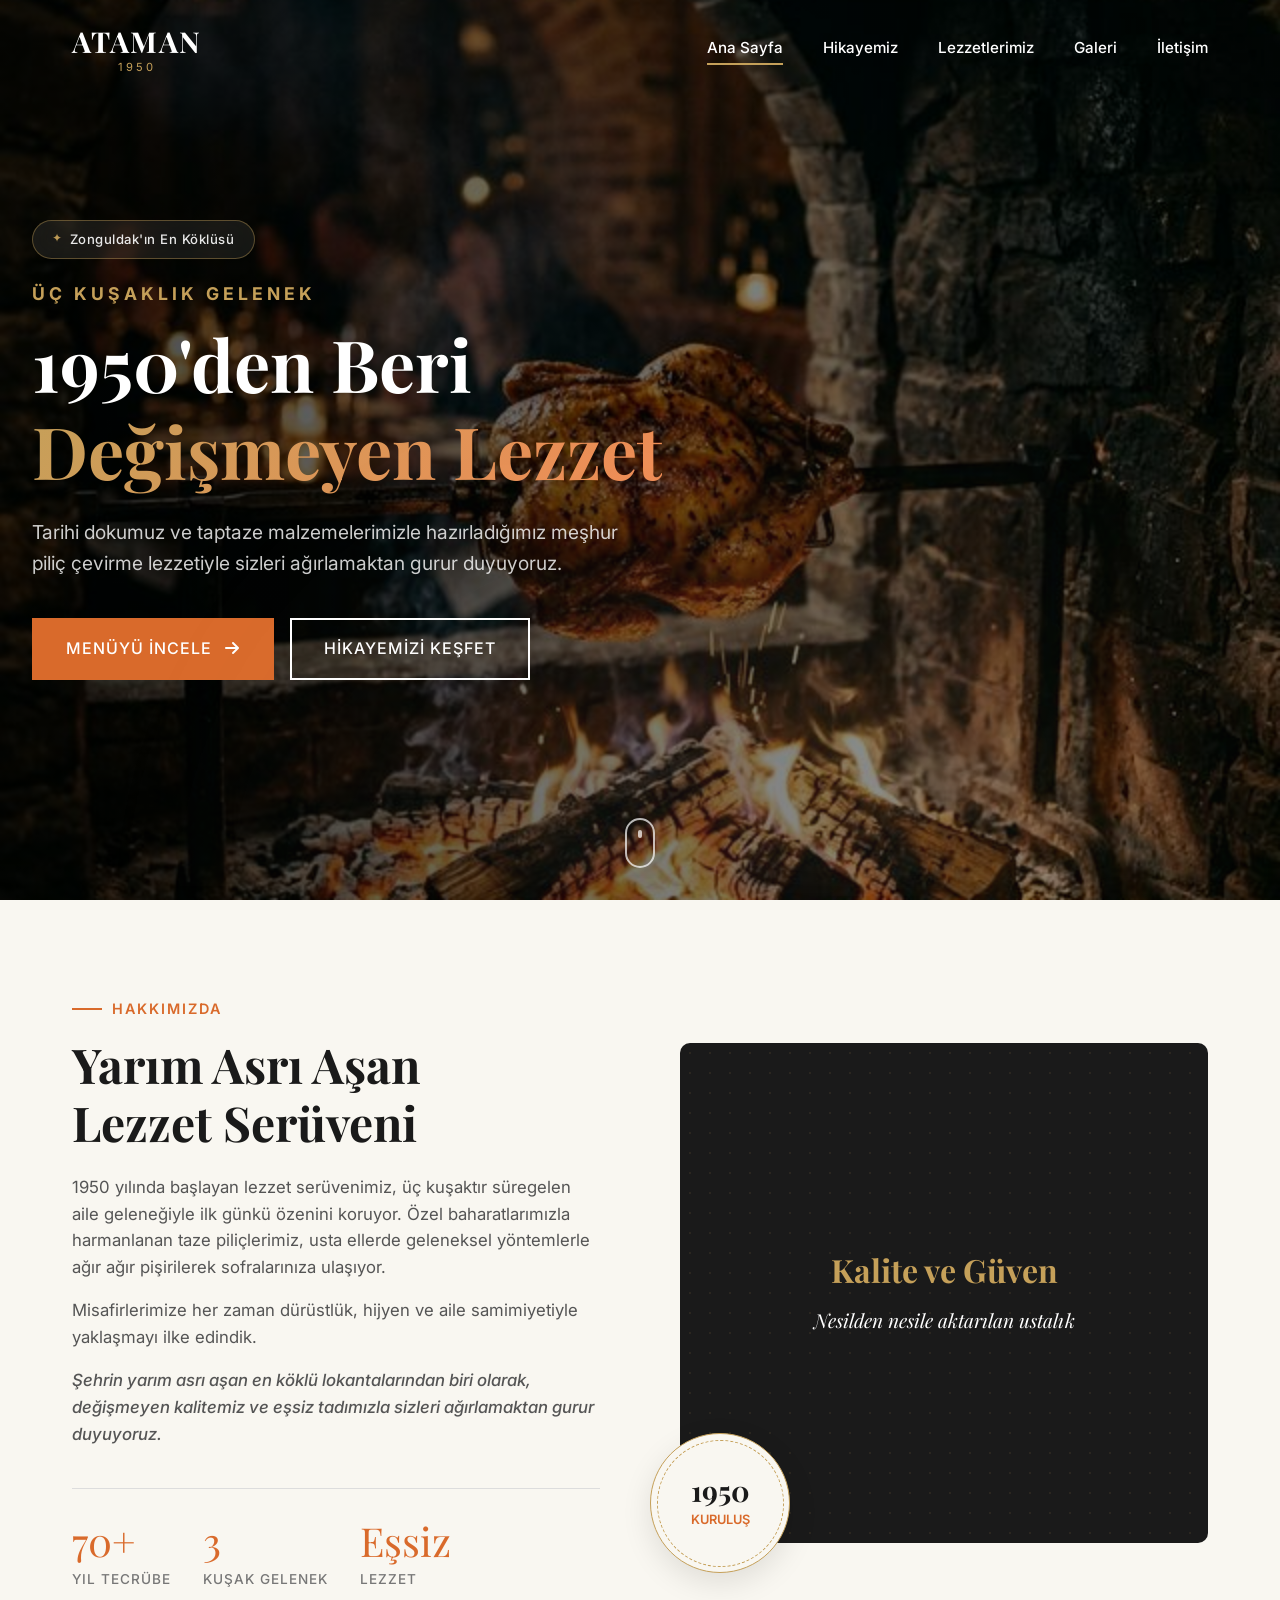
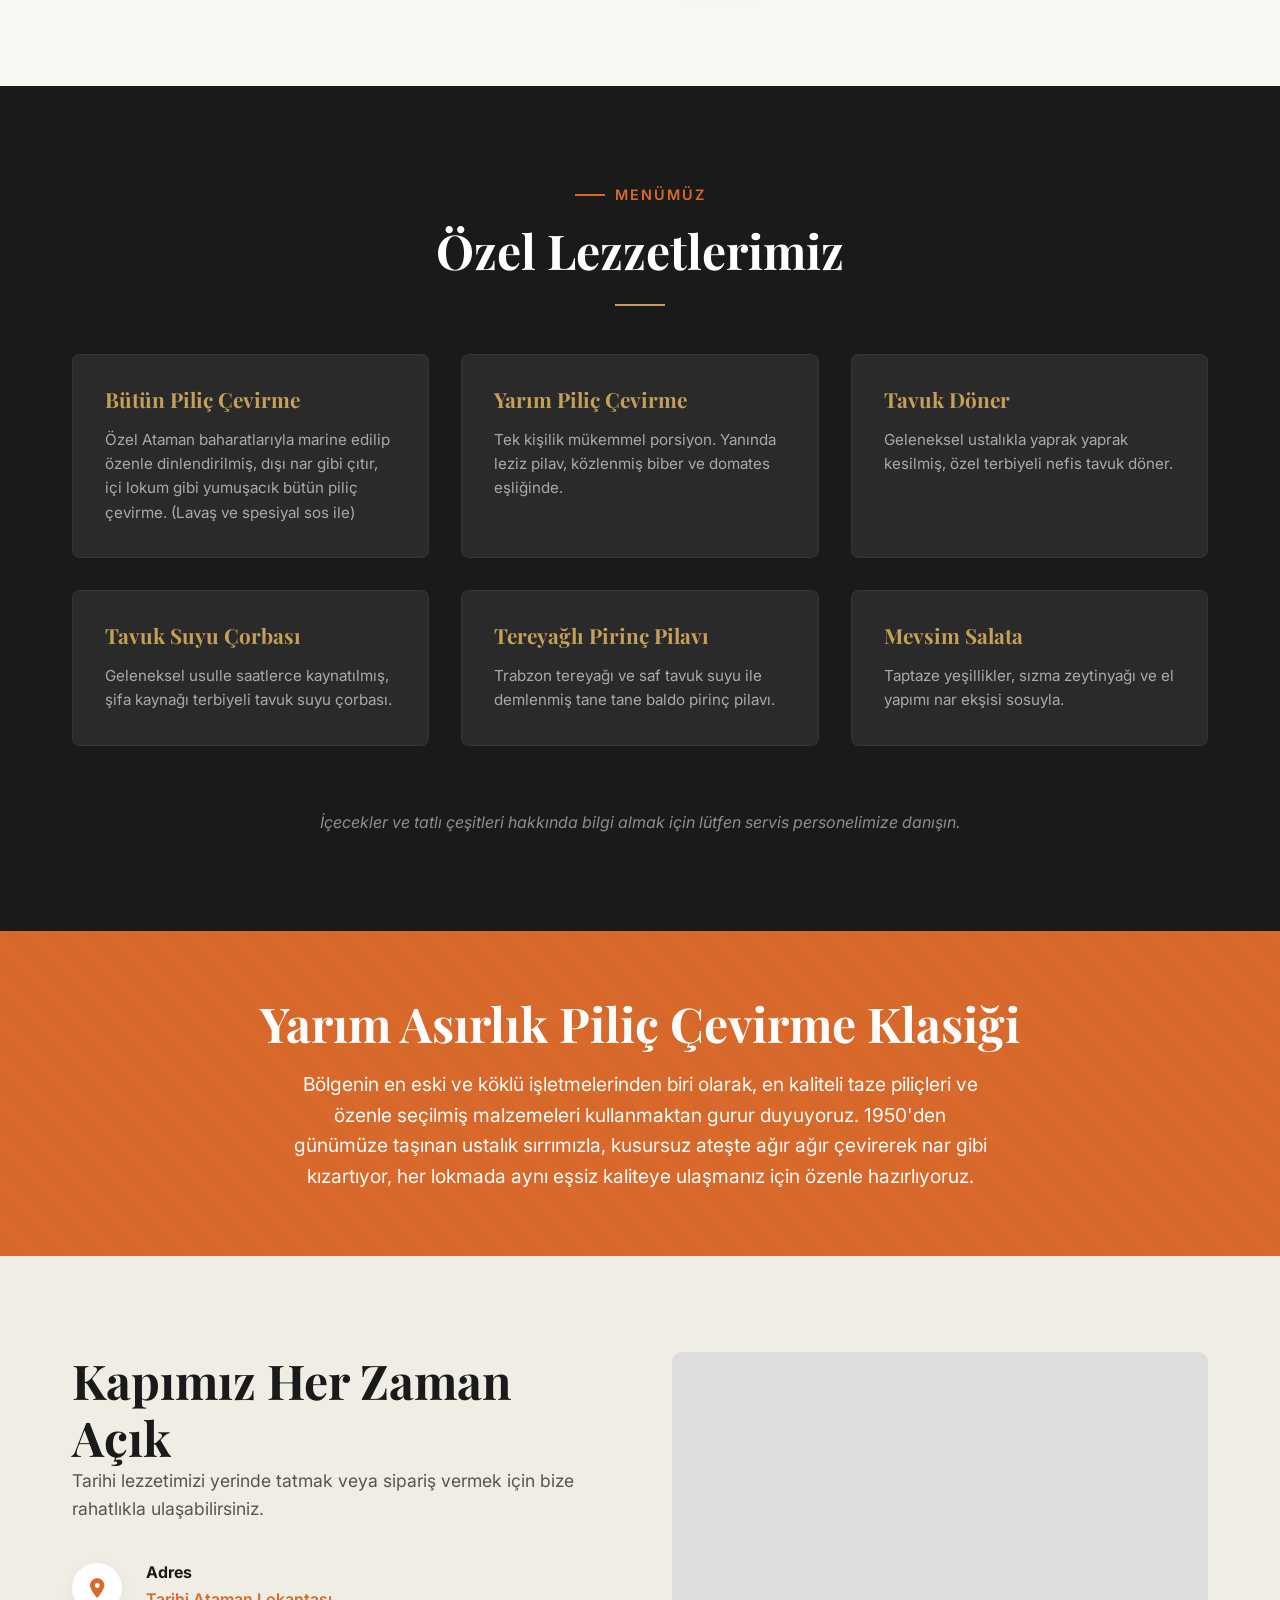
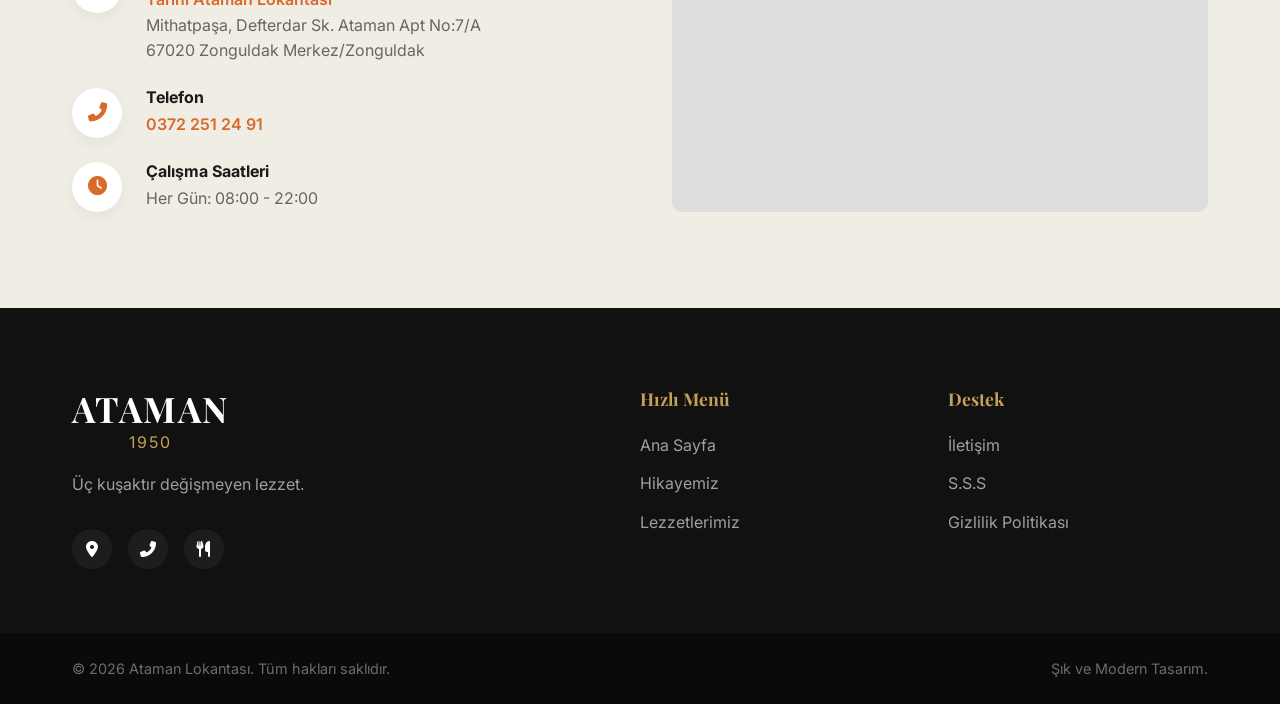
==== commit f2ca3de2: "Split menu and contact into dedicated pages" ====
--- a/index.html
+++ b/index.html
@@ -5,35 +5,6 @@
     <meta name="viewport" content="width=device-width, initial-scale=1.0">
     <title>Ataman Lokantası | 1950'den Beri</title>
     <meta name="description" content="1950 yılından bu yana aile geleneğiyle hizmet veren Ataman Piliç Çevirme. Üç kuşaktır aynı özenle değişmeyen lezzet.">
-    <link rel="icon" type="image/png" href="assets/images/ataman_restoran.png">
-    <meta property="og:type" content="website">
-    <meta property="og:title" content="Ataman Lokantası | 1950'den Beri">
-    <meta property="og:description" content="Zonguldak'ın köklü lezzeti Ataman Lokantası'nın hikayesini, menüsünü ve iletişim bilgilerini keşfedin.">
-    <meta property="og:image" content="assets/images/ataman_restoran.png">
-    <meta property="og:locale" content="tr_TR">
-    <meta name="twitter:card" content="summary_large_image">
-    <meta name="twitter:title" content="Ataman Lokantası | 1950'den Beri">
-    <meta name="twitter:description" content="Zonguldak'ın köklü lezzeti Ataman Lokantası'nın hikayesini, menüsünü ve iletişim bilgilerini keşfedin.">
-    <meta name="twitter:image" content="assets/images/ataman_restoran.png">
-    <script type="application/ld+json">
-        {
-            "@context": "https://schema.org",
-            "@type": "Restaurant",
-            "name": "Ataman Lokantası",
-            "image": "assets/images/ataman_restoran.png",
-            "telephone": "+90 372 251 24 91",
-            "address": {
-                "@type": "PostalAddress",
-                "streetAddress": "Mithatpaşa Mah. Defterdar Sk. Ataman Apt. No:7/A",
-                "addressLocality": "Zonguldak Merkez",
-                "addressRegion": "Zonguldak",
-                "postalCode": "67020",
-                "addressCountry": "TR"
-            },
-            "servesCuisine": "Turkish",
-            "url": "https://ataman-lokantasi.vercel.app/"
-        }
-    </script>
     <!-- Fonts -->
     <link rel="preconnect" href="https://fonts.googleapis.com">
     <link rel="preconnect" href="https://fonts.gstatic.com" crossorigin>
@@ -54,9 +25,9 @@
             <nav class="nav-links">
                 <a href="#home">Ana Sayfa</a>
                 <a href="hikayemiz.html">Hikayemiz</a>
-                <a href="#menu">Lezzetlerimiz</a>
+                <a href="lezzetlerimiz.html">Lezzetlerimiz</a>
                 <a href="galeri.html">Galeri</a>
-                <a href="#contact">İletişim</a>
+                <a href="iletisim.html">İletişim</a>
             </nav>
             <button class="mobile-menu-btn" type="button" aria-expanded="false" aria-controls="mobile-nav" aria-label="Menüyü aç">
                 <i class="fas fa-bars"></i>
@@ -71,9 +42,9 @@
         </button>
         <a href="#home">Ana Sayfa</a>
         <a href="hikayemiz.html">Hikayemiz</a>
-        <a href="#menu">Lezzetlerimiz</a>
+        <a href="lezzetlerimiz.html">Lezzetlerimiz</a>
         <a href="galeri.html">Galeri</a>
-        <a href="#contact">İletişim</a>
+        <a href="iletisim.html">İletişim</a>
     </div>
 
     <!-- Hero Section -->
@@ -95,6 +66,8 @@
         <div class="smoke-layer smoke-1"></div>
         <div class="smoke-layer smoke-2"></div>
 
+        <!-- Piliç Çevirme Animasyonu -->
+        <canvas id="chickenCanvas" class="chicken-canvas"></canvas>
         <div class="container hero-content">
             <!-- Trust Badge -->
             <div class="hero-trust-badge hero-entrance delay-badge">
@@ -108,7 +81,7 @@
             <h1 class="hero-title hero-entrance delay-2">1950'den Beri<br><span class="hero-title-accent">Değişmeyen Lezzet</span></h1>
             <p class="hero-desc hero-entrance delay-3">Tarihi dokumuz ve taptaze malzemelerimizle hazırladığımız meşhur piliç çevirme lezzetiyle sizleri ağırlamaktan gurur duyuyoruz.</p>
             <div class="hero-buttons hero-entrance delay-4">
-                <a href="#menu" class="btn btn-primary">
+                <a href="lezzetlerimiz.html" class="btn btn-primary">
                     <span>Menüyü İncele</span>
                     <i class="fas fa-arrow-right btn-icon"></i>
                 </a>
@@ -308,7 +281,7 @@
                 <div class="social-links">
                     <a href="https://www.google.com/maps/search/?api=1&amp;query=Ataman+Lokantasi+Zonguldak" target="_blank" rel="noopener noreferrer" aria-label="Konumu Google Haritalar'da aç"><i class="fas fa-map-marker-alt"></i></a>
                     <a href="tel:+903722512491" aria-label="Ataman Lokantası'nı ara"><i class="fas fa-phone-alt"></i></a>
-                    <a href="#menu" aria-label="Lezzetlerimiz bölümüne git"><i class="fas fa-utensils"></i></a>
+                    <a href="lezzetlerimiz.html" aria-label="Lezzetlerimiz sayfasına git"><i class="fas fa-utensils"></i></a>
                 </div>
             </div>
             
@@ -317,14 +290,14 @@
                 <ul>
                     <li><a href="#home">Ana Sayfa</a></li>
                     <li><a href="hikayemiz.html">Hikayemiz</a></li>
-                    <li><a href="#menu">Lezzetlerimiz</a></li>
+                    <li><a href="lezzetlerimiz.html">Lezzetlerimiz</a></li>
                 </ul>
             </div>
             
             <div class="footer-links">
                 <h4>Destek</h4>
                 <ul>
-                    <li><a href="#contact">İletişim</a></li>
+                    <li><a href="iletisim.html">İletişim</a></li>
                     <li><a href="sss.html">S.S.S</a></li>
                     <li><a href="gizlilik-politikasi.html">Gizlilik Politikası</a></li>
                 </ul>
@@ -334,7 +307,7 @@
         <div class="footer-bottom">
             <div class="container">
                 <p>&copy; 2026 Ataman Lokantası. Tüm hakları saklıdır.</p>
-                <p>Zonguldak'ta uc kuşaktır süren lezzet geleneği.</p>
+                <p>Şık ve Modern Tasarım.</p>
             </div>
         </div>
     </footer>
--- a/style.css
+++ b/style.css
@@ -359,6 +359,26 @@
     max-width: 100%;
 }
 
+.hero .hero-trust-badge {
+    display: inline-flex;
+    gap: 0.45rem;
+}
+
+.hero .hero-trust-badge .trust-icon,
+.hero .hero-trust-badge .trust-dot,
+.hero .hero-trust-badge .trust-text:last-of-type {
+    display: none;
+}
+
+.hero .hero-trust-badge::before {
+    content: '✦';
+    color: var(--clr-gold);
+    font-size: 0.72rem;
+    line-height: 1;
+    opacity: 0.95;
+    transform: translateY(-1px);
+}
+
 .trust-icon {
     font-size: 1rem;
 }
@@ -378,15 +398,15 @@
 }
 
 .hero-entrance {
-    opacity: 1;
-    animation: heroEntrance 0.55s cubic-bezier(0.25, 0.8, 0.25, 1) forwards;
-}
-
-.delay-badge { animation-delay: 0.05s; }
-.hero-entrance.delay-1 { animation-delay: 0.1s; }
-.hero-entrance.delay-2 { animation-delay: 0.16s; }
-.hero-entrance.delay-3 { animation-delay: 0.22s; }
-.hero-entrance.delay-4 { animation-delay: 0.28s; }
+    opacity: 0;
+    animation: heroEntrance 0.9s cubic-bezier(0.25, 0.8, 0.25, 1) forwards;
+}
+
+.delay-badge { animation-delay: 0.2s; }
+.hero-entrance.delay-1 { animation-delay: 0.5s; }
+.hero-entrance.delay-2 { animation-delay: 0.7s; }
+.hero-entrance.delay-3 { animation-delay: 0.9s; }
+.hero-entrance.delay-4 { animation-delay: 1.1s; }
 
 /* Hero Title Accent */
 .hero-title-accent {
@@ -500,6 +520,10 @@
     align-items: center;
 }
 
+.about-text .section-title {
+    margin-bottom: 1.4rem;
+}
+
 .about-content {
     margin-bottom: 2.5rem;
 }
@@ -770,6 +794,16 @@
     gap: 1.5rem;
 }
 
+.info-item-clickable {
+    cursor: pointer;
+}
+
+.info-item-clickable:focus-visible {
+    outline: 2px solid var(--clr-amber);
+    outline-offset: 6px;
+    border-radius: 10px;
+}
+
 .info-icon {
     width: 50px;
     height: 50px;
@@ -783,6 +817,12 @@
     box-shadow: 0 5px 15px rgba(0,0,0,0.05);
 }
 
+.info-item-clickable:hover .info-icon,
+.info-item-clickable:focus-visible .info-icon {
+    background-color: var(--clr-amber);
+    color: var(--clr-white);
+}
+
 .info-text h4 {
     font-family: var(--font-body);
     font-weight: 700;
@@ -806,6 +846,13 @@
 .map-wrapper {
     height: 100%;
     min-height: 400px;
+}
+
+.map-wrapper.reveal-right,
+.map-wrapper.reveal-right.active {
+    opacity: 1;
+    transform: none;
+    transition: none;
 }
 
 .map-wrapper iframe {
@@ -1501,6 +1548,16 @@
     font-weight: 600;
 }
 
+.info-card .btn,
+.info-card a.btn {
+    color: var(--clr-white);
+}
+
+.info-card .btn-primary:hover,
+.info-card a.btn-primary:hover {
+    color: var(--clr-amber);
+}
+
 .info-note {
     margin-top: 1.5rem;
     padding: 1rem 1.25rem;
@@ -1509,6 +1566,239 @@
     color: rgba(26,26,26,0.76);
 }
 
+.page-pills {
+    display: flex;
+    flex-wrap: wrap;
+    gap: 0.75rem;
+    margin-top: 2rem;
+}
+
+.page-pill {
+    display: inline-flex;
+    align-items: center;
+    gap: 0.45rem;
+    padding: 0.7rem 1rem;
+    border-radius: 999px;
+    border: 1px solid rgba(197, 160, 89, 0.32);
+    background: rgba(255,255,255,0.06);
+    color: rgba(255,255,255,0.78);
+    font-size: 0.9rem;
+}
+
+.menu-page-section {
+    padding-top: 0;
+}
+
+.menu-page .info-hero {
+    padding-bottom: 2rem;
+}
+
+.menu-page .info-hero-title {
+    margin-bottom: 0;
+}
+
+.menu-page-section .section-intro {
+    color: rgba(255,255,255,0.66);
+}
+
+.menu-page-note-grid {
+    display: grid;
+    grid-template-columns: repeat(3, minmax(0, 1fr));
+    gap: 1.5rem;
+    align-items: stretch;
+}
+
+.menu-page-note-grid .info-card {
+    height: 100%;
+    display: grid;
+    grid-template-rows: auto auto 1fr;
+    align-content: start;
+}
+
+.menu-page-note-grid .info-card + .info-card,
+.contact-page-layout .info-card + .info-card,
+.contact-page-secondary .info-card + .info-card {
+    margin-top: 0;
+}
+
+.menu-page-note-grid .info-card p {
+    margin-bottom: 0;
+}
+
+.info-card-soft {
+    background: rgba(255,255,255,0.78);
+    border: 1px solid rgba(26,26,26,0.06);
+    box-shadow: 0 18px 45px rgba(0,0,0,0.08);
+}
+
+.info-eyebrow {
+    display: inline-block;
+    margin-bottom: 0.9rem;
+    color: var(--clr-amber);
+    font-size: 0.76rem;
+    font-weight: 700;
+    letter-spacing: 1.8px;
+    text-transform: uppercase;
+}
+
+.info-button-row {
+    display: flex;
+    flex-wrap: wrap;
+    gap: 0.9rem;
+    margin-top: 1.75rem;
+}
+
+.info-link-cta {
+    display: inline-flex;
+    align-items: center;
+    gap: 0.55rem;
+    color: var(--clr-dark);
+    font-weight: 600;
+}
+
+.info-link-cta:hover {
+    color: var(--clr-amber);
+}
+
+.menu-page-cta-card,
+.contact-page-secondary {
+    margin-top: 1.5rem;
+}
+
+.contact-page-layout {
+    display: grid;
+    grid-template-columns: minmax(0, 1.05fr) minmax(0, 0.95fr);
+    gap: 1.25rem;
+    align-items: stretch;
+}
+
+.contact-page.info-page {
+    background: linear-gradient(180deg, var(--clr-cream-dark) 0%, var(--clr-cream) 100%);
+}
+
+.contact-page .info-hero {
+    padding: 6.2rem 0 0.9rem;
+    color: var(--clr-dark);
+}
+
+.contact-page .info-hero-title {
+    max-width: none;
+    margin-bottom: 0;
+    color: var(--clr-dark);
+    font-size: clamp(2.4rem, 4.4vw, 4rem);
+    line-height: 1.06;
+    white-space: nowrap;
+}
+
+.contact-page .info-content-section {
+    padding: 0.35rem 0 4rem;
+}
+
+.contact-page .info-card {
+    padding: 2rem;
+}
+
+.contact-page-panel,
+.contact-page-map-card {
+    display: flex;
+    flex-direction: column;
+    height: 100%;
+}
+
+.contact-page-panel .info-list {
+    gap: 0.9rem;
+}
+
+.contact-page-panel .info-item {
+    gap: 1rem;
+    padding-bottom: 0.75rem;
+    border-bottom: 1px solid rgba(26,26,26,0.08);
+}
+
+.contact-page-panel .info-item:last-child {
+    padding-bottom: 0;
+    border-bottom: 0;
+}
+
+.contact-page-panel .info-button-row {
+    margin-top: auto;
+    padding-top: 1rem;
+}
+
+.contact-page-map-card {
+    padding: 2rem;
+}
+
+.contact-page-panel h2,
+.contact-page-map-card h2 {
+    font-size: clamp(1.9rem, 3vw, 2.5rem);
+    margin-bottom: 0.6rem;
+}
+
+.contact-page .info-icon {
+    width: 44px;
+    height: 44px;
+    font-size: 1rem;
+}
+
+.contact-page-map-card .map-wrapper {
+    margin-top: 0.95rem;
+    flex: 1 1 auto;
+    min-height: 330px;
+}
+
+.contact-page-map-card .map-wrapper iframe {
+    min-height: 330px;
+}
+
+.contact-page .info-text h4 {
+    margin-bottom: 0.15rem;
+}
+
+.contact-page .info-text p {
+    font-size: 0.95rem;
+    line-height: 1.45;
+}
+
+.contact-page .info-button-row .btn {
+    padding: 0.95rem 1.5rem;
+}
+
+.contact-page-secondary {
+    display: grid;
+    grid-template-columns: repeat(2, minmax(0, 1fr));
+    gap: 1.5rem;
+}
+
+.info-item-link {
+    display: flex;
+    align-items: flex-start;
+    gap: 1.5rem;
+}
+
+.info-item-link:focus-visible {
+    outline: 2px solid var(--clr-amber);
+    outline-offset: 6px;
+    border-radius: 10px;
+}
+
+.info-item-link:hover .info-icon,
+.info-item-link:focus-visible .info-icon {
+    background-color: var(--clr-amber);
+    color: var(--clr-white);
+}
+
+.info-item-link .info-text p {
+    margin: 0;
+}
+
+.info-page .reveal-up,
+.info-page .reveal-left,
+.info-page .reveal-right {
+    opacity: 1;
+    transform: none;
+}
+
 @media (max-width: 992px) {
     .story-split, .story-split.reverse {
         flex-direction: column;
@@ -1550,6 +1840,16 @@
 
     .info-card {
         padding: 2.25rem;
+    }
+
+    .contact-page-map-card {
+        padding: 2.25rem;
+    }
+
+    .menu-page-note-grid,
+    .contact-page-layout,
+    .contact-page-secondary {
+        grid-template-columns: 1fr;
     }
 }
 
@@ -1561,13 +1861,24 @@
         white-space: normal;
         flex-wrap: wrap;
         line-height: 1.4;
+        margin-bottom: 1.35rem;
     }
     .trust-dot {
         display: none;
     }
     .hero {
         min-height: 100svh;
-        padding: 5.5rem 0 3rem;
+        min-height: 100dvh;
+        align-items: flex-start;
+        padding: max(5.3rem, calc(env(safe-area-inset-top) + 4.35rem)) 0 calc(2.1rem + env(safe-area-inset-bottom));
+    }
+    .hero-content {
+        width: 100%;
+        padding-top: 1.35rem;
+        min-height: calc(100svh - 8rem);
+        min-height: calc(100dvh - 8rem - env(safe-area-inset-top) - env(safe-area-inset-bottom));
+        display: flex;
+        flex-direction: column;
     }
     .chicken-canvas {
         display: none;
@@ -1580,14 +1891,25 @@
     .hero-subtitle {
         font-size: 0.9rem;
         letter-spacing: 3px;
+        margin-bottom: 1rem;
     }
     .hero-desc {
         font-size: 1rem;
-        margin: 1rem 0 1.75rem;
+        margin: 1rem 0 1.5rem;
+        max-width: none;
+    }
+    .hero-buttons {
+        margin-top: auto;
+        padding-top: 0.25rem;
+        flex-direction: column;
+        gap: 0.75rem;
     }
     .hero-buttons .btn {
-        width: 100%;
+        width: calc(100% + 2rem);
+        margin-left: -1rem;
+        margin-right: -1rem;
         text-align: center;
+        padding: 1rem 1rem;
     }
     .story-section {
         padding: 2.5rem 0;
@@ -1631,6 +1953,13 @@
     }
     .hero-title {
         font-size: 2.2rem;
+        line-height: 1.04;
+    }
+    .about-text .section-title {
+        margin-bottom: 1.1rem;
+    }
+    .about-content {
+        margin-top: 0.35rem;
     }
     .about-grid {
         gap: 2rem;
@@ -1705,6 +2034,187 @@
     .info-card {
         padding: 1.5rem;
         border-radius: 18px;
+    }
+    .contact-page-map-card {
+        padding: 1.5rem;
+    }
+    .page-pills {
+        gap: 0.6rem;
+    }
+    .page-pill {
+        font-size: 0.84rem;
+        padding: 0.6rem 0.85rem;
+    }
+    .info-button-row {
+        flex-direction: column;
+        align-items: stretch;
+    }
+    .info-link-cta {
+        justify-content: space-between;
+    }
+    .contact-page .info-hero {
+        padding: 5.6rem 0 0.85rem;
+    }
+    .contact-page .info-hero-title {
+        font-size: clamp(2rem, 5.2vw, 2.7rem);
+        white-space: normal;
+    }
+    .contact-page-map-card .map-wrapper,
+    .contact-page-map-card .map-wrapper iframe {
+        min-height: 300px;
+    }
+}
+
+@media (max-width: 576px) and (max-height: 820px) and (orientation: portrait) {
+    .hero {
+        padding: max(4.6rem, calc(env(safe-area-inset-top) + 3.75rem)) 0 calc(1.35rem + env(safe-area-inset-bottom));
+    }
+    .hero-trust-badge {
+        margin-bottom: 0.85rem;
+    }
+    .hero-title {
+        font-size: 1.95rem;
+    }
+    .hero-desc {
+        font-size: 0.94rem;
+        margin-bottom: 1rem;
+    }
+    .hero-buttons .btn {
+        padding: 0.85rem 1rem;
+    }
+}
+
+@media (max-width: 576px) and (orientation: portrait) {
+    .stats {
+        align-items: center;
+        text-align: center;
+    }
+    .stat-item {
+        align-items: center;
+    }
+}
+
+@media (orientation: landscape) and (max-height: 500px) and (hover: none) and (pointer: coarse) {
+    .navbar {
+        padding: 0.8rem 0;
+    }
+    .navbar.scrolled, .navbar.navbar-solid {
+        padding: 0.65rem 0;
+    }
+    .logo-text {
+        font-size: 1.4rem;
+    }
+    .logo-sub {
+        font-size: 0.58rem;
+        letter-spacing: 2px;
+    }
+    .nav-links {
+        gap: 1.35rem;
+    }
+    .nav-links a {
+        font-size: 0.82rem;
+    }
+    .mobile-menu-btn {
+        font-size: 1.35rem;
+    }
+    .mobile-nav {
+        height: 100dvh;
+        width: min(54vw, 280px);
+        gap: 0.85rem;
+        padding: max(4.25rem, calc(env(safe-area-inset-top) + 3rem)) 1rem calc(1rem + env(safe-area-inset-bottom));
+    }
+    .mobile-nav-close {
+        top: 1rem;
+        right: 1rem;
+    }
+    .mobile-nav a {
+        font-size: 1.15rem;
+    }
+    .hero {
+        min-height: 100dvh;
+        align-items: flex-start;
+        padding: max(4.15rem, calc(env(safe-area-inset-top) + 3rem)) 0 calc(1rem + env(safe-area-inset-bottom));
+    }
+    .hero-content {
+        max-width: 560px;
+        padding-top: 0.55rem;
+    }
+    .hero-trust-badge {
+        margin-bottom: 0.75rem;
+        font-size: 0.68rem;
+        padding: 0.45rem 0.75rem;
+    }
+    .hero-subtitle {
+        font-size: 0.78rem;
+        letter-spacing: 2.5px;
+        margin-bottom: 0.45rem;
+    }
+    .hero-title {
+        font-size: clamp(1.9rem, 4.4vw, 2.6rem);
+        line-height: 1.02;
+    }
+    .hero-desc {
+        max-width: 480px;
+        font-size: 0.92rem;
+        margin: 0.7rem 0 0.9rem;
+    }
+    .hero-buttons {
+        flex-direction: row;
+        flex-wrap: wrap;
+        gap: 0.7rem;
+        margin-top: 0.8rem;
+    }
+    .hero-buttons .btn {
+        width: auto;
+        margin: 0;
+        padding: 0.78rem 1.05rem;
+        font-size: 0.9rem;
+    }
+    .scroll-down {
+        display: none;
+    }
+    .story-hero {
+        height: 100dvh;
+        min-height: 0;
+    }
+    .story-hero-content {
+        max-width: 680px;
+        padding: 0 1.5rem;
+    }
+    .story-hero-subtitle {
+        font-size: 0.85rem;
+        letter-spacing: 3px;
+    }
+    .story-hero-title {
+        font-size: clamp(2rem, 5vw, 3rem);
+        margin-bottom: 0.7rem;
+    }
+    .story-hero-description {
+        font-size: 0.98rem;
+        max-width: 520px;
+    }
+    .gallery {
+        padding-top: 6.5rem;
+    }
+    .info-page {
+        background: linear-gradient(180deg, #131313 0%, #191919 180px, var(--clr-cream) 180px, var(--clr-cream) 100%);
+    }
+    .info-hero {
+        padding: max(5.75rem, calc(env(safe-area-inset-top) + 4rem)) 0 1.8rem;
+    }
+    .info-hero-title {
+        font-size: 2rem;
+        margin-bottom: 0.8rem;
+    }
+    .info-hero-description {
+        font-size: 0.95rem;
+    }
+    .contact-page .info-hero {
+        padding: max(4.9rem, calc(env(safe-area-inset-top) + 3.7rem)) 0 0.8rem;
+    }
+    .contact-page .info-hero-title {
+        font-size: clamp(1.65rem, 7.4vw, 2.2rem);
+        white-space: normal;
     }
 }
 
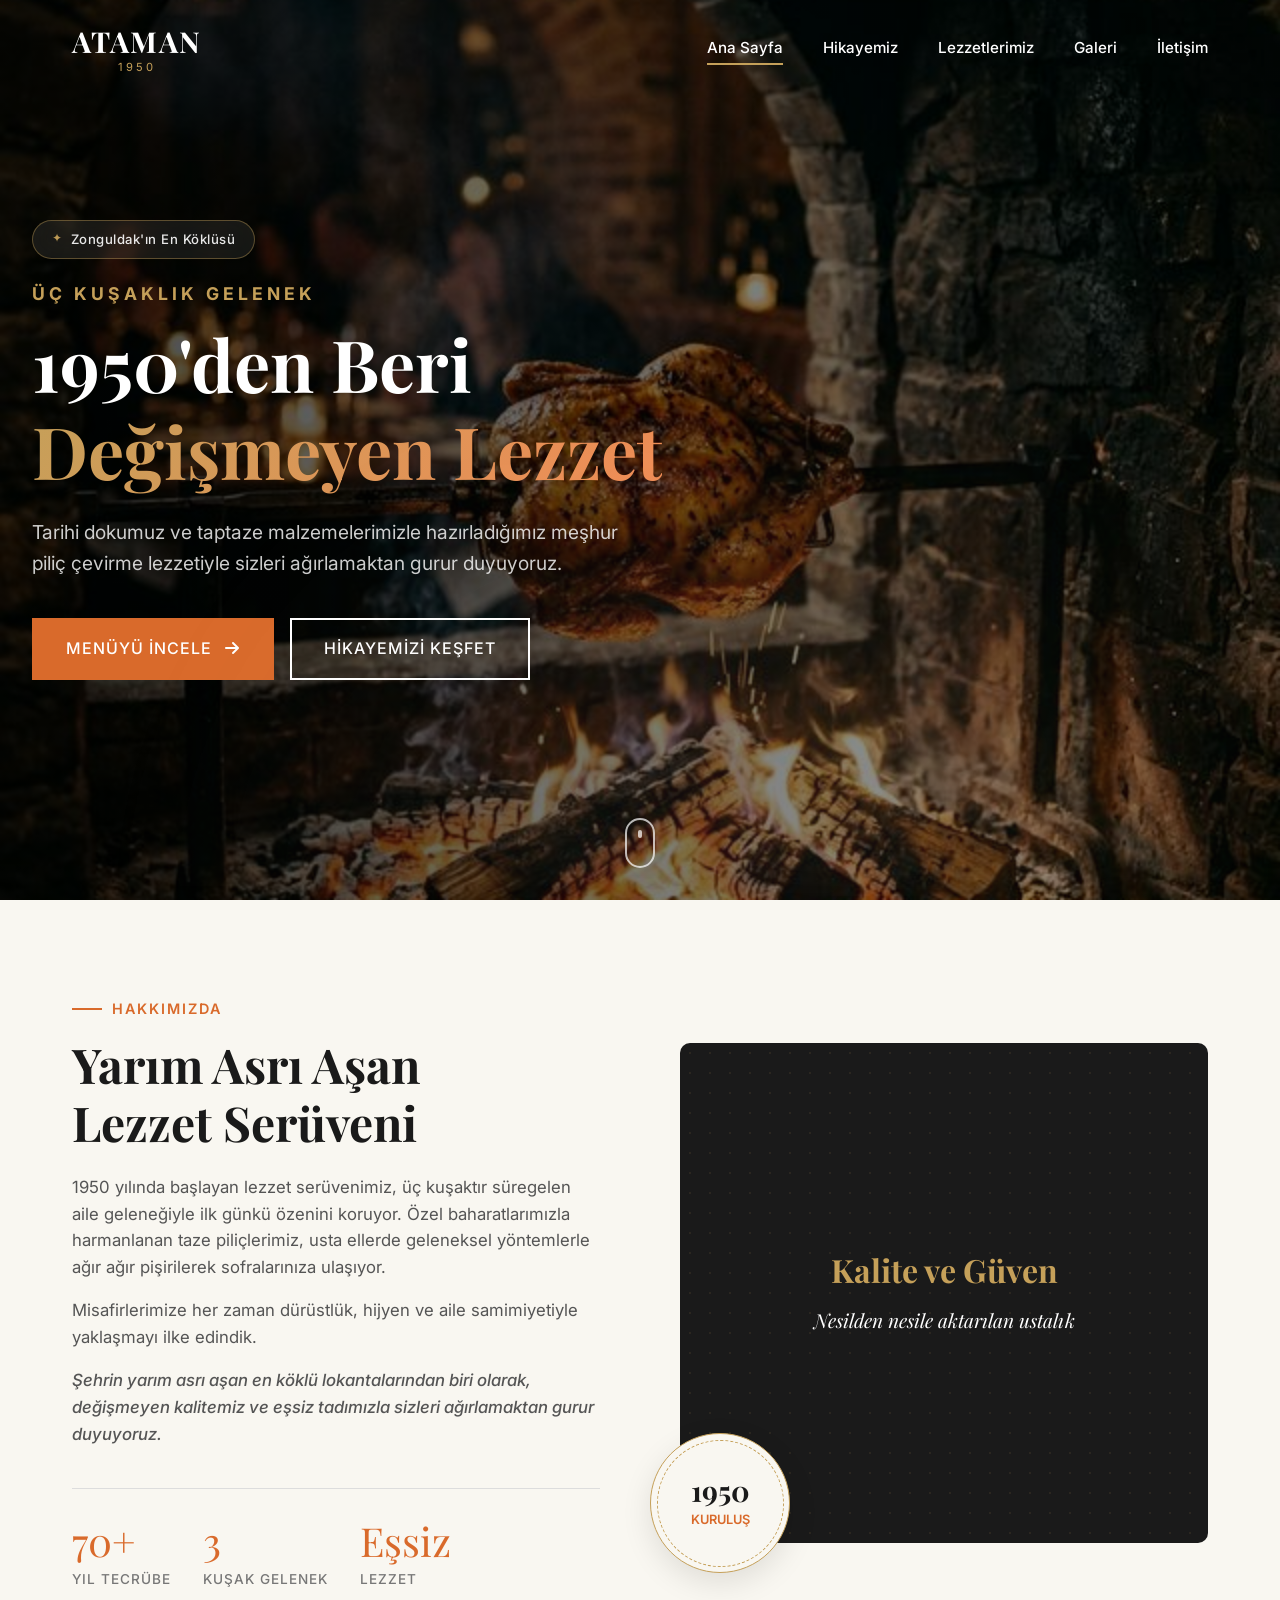
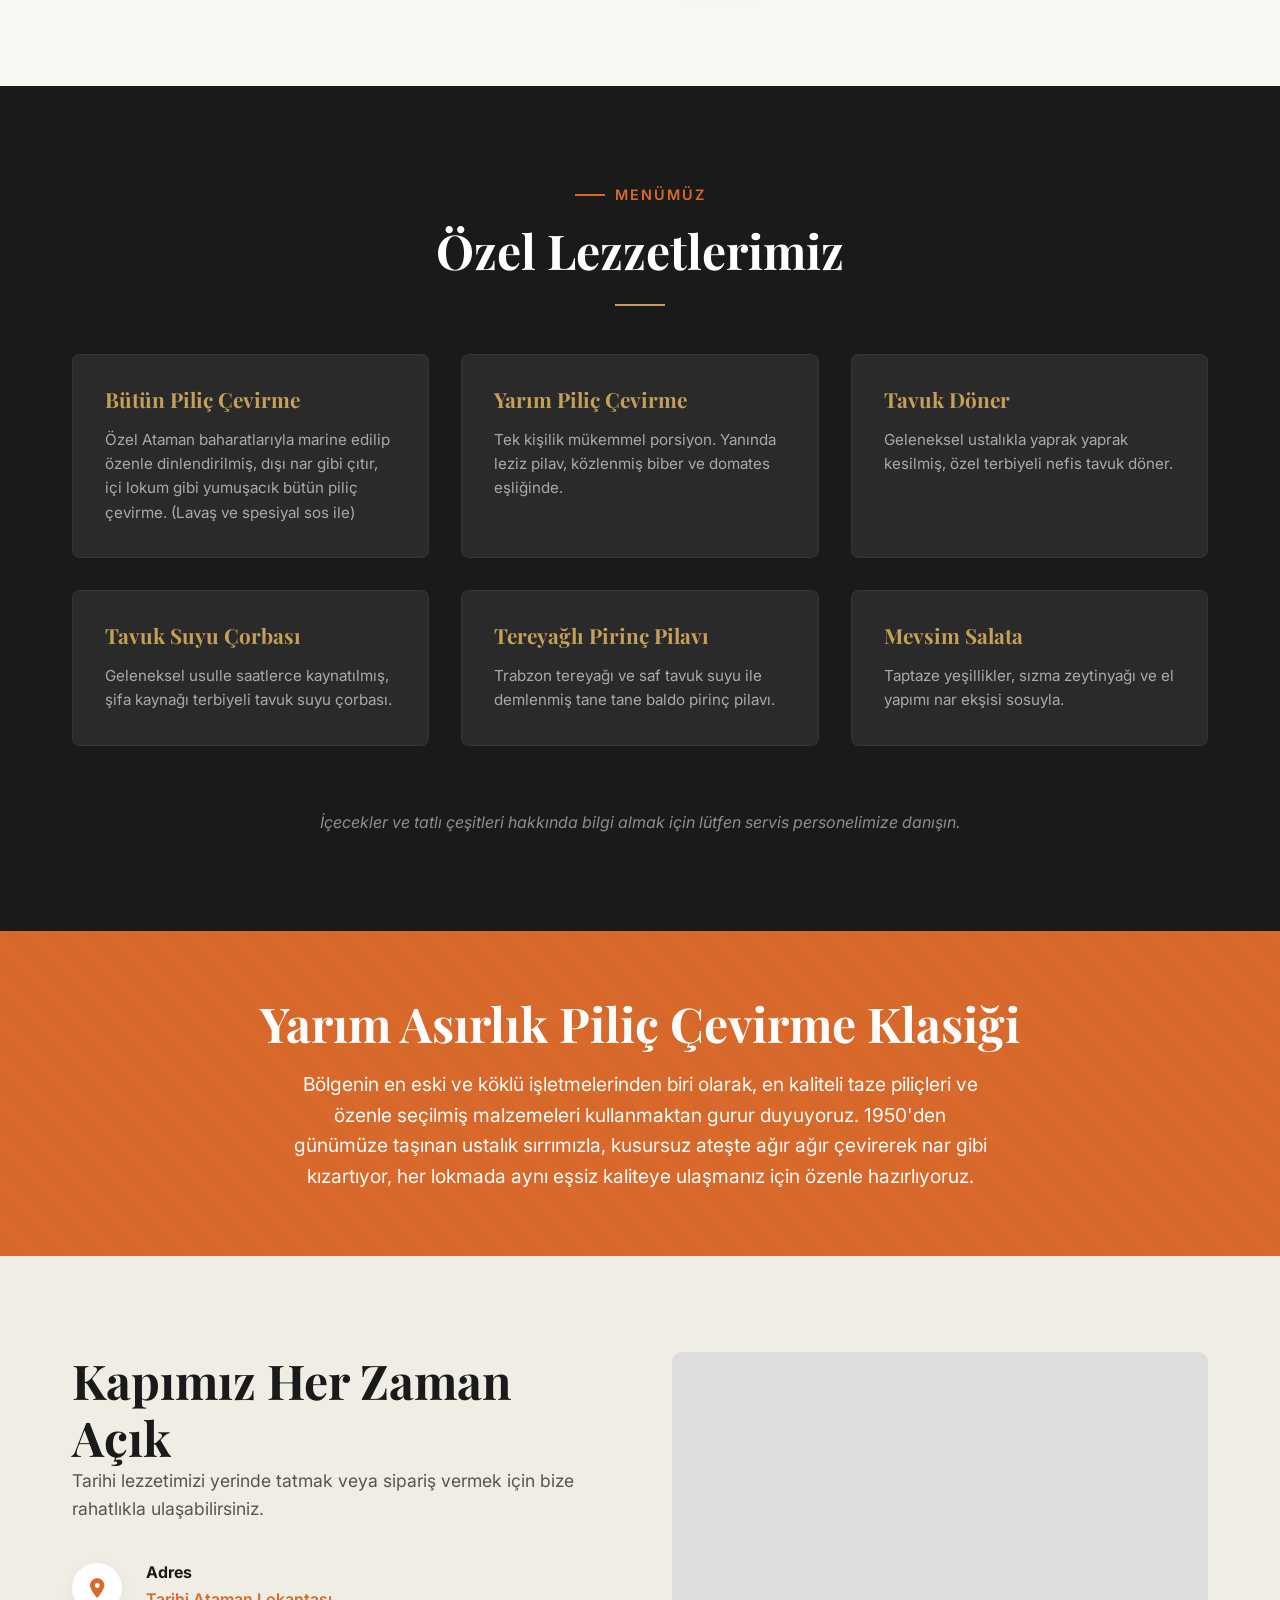
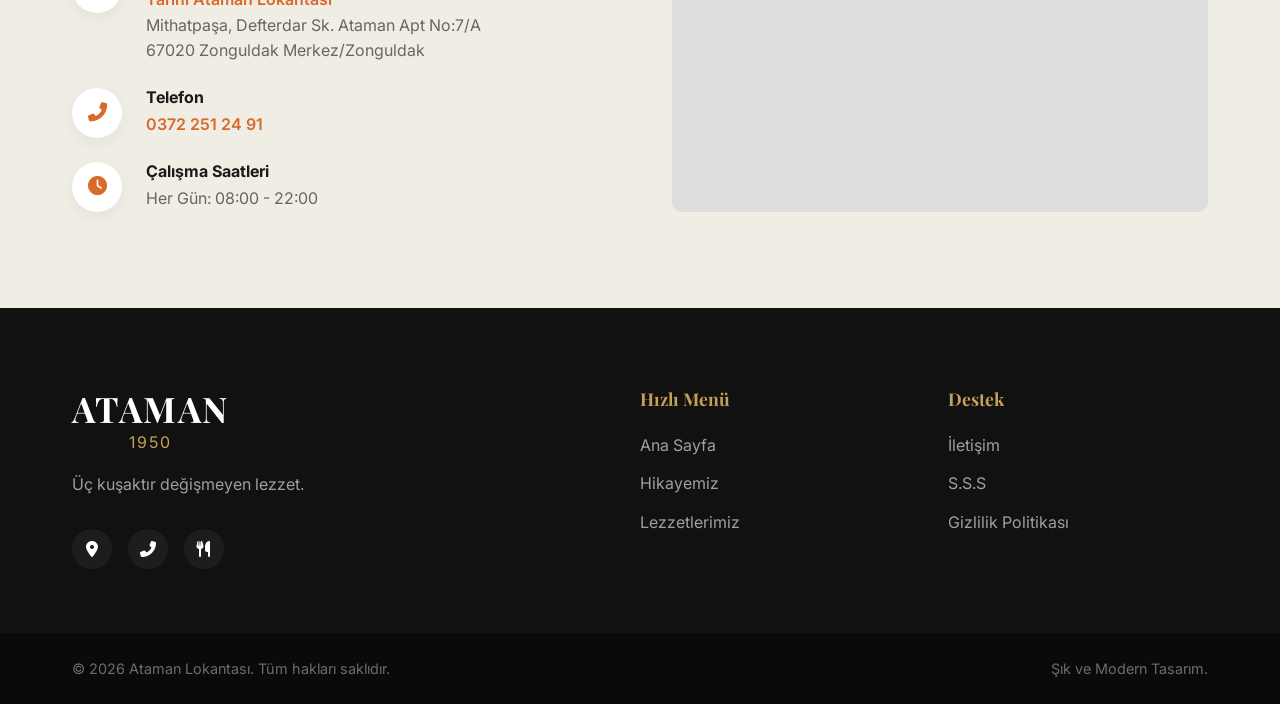
==== commit ea455e5e: "Clean up dead code, fix UX bug, add favicon and OG meta tags - Remove unused chickenCanvas element (" ====
--- a/index.html
+++ b/index.html
@@ -5,6 +5,13 @@
     <meta name="viewport" content="width=device-width, initial-scale=1.0">
     <title>Ataman Lokantası | 1950'den Beri</title>
     <meta name="description" content="1950 yılından bu yana aile geleneğiyle hizmet veren Ataman Piliç Çevirme. Üç kuşaktır aynı özenle değişmeyen lezzet.">
+    <link rel="icon" href="favicon.svg" type="image/svg+xml">
+    <!-- Open Graph -->
+    <meta property="og:type" content="website">
+    <meta property="og:site_name" content="Ataman Lokantası">
+    <meta property="og:title" content="Ataman Lokantası | 1950'den Beri">
+    <meta property="og:description" content="1950 yılından bu yana aile geleneğiyle hizmet veren Ataman Piliç Çevirme. Üç kuşaktır aynı özenle değişmeyen lezzet.">
+    <meta property="og:image" content="https://ataman-lokantasi.vercel.app/assets/images/hero_real.png">
     <!-- Fonts -->
     <link rel="preconnect" href="https://fonts.googleapis.com">
     <link rel="preconnect" href="https://fonts.gstatic.com" crossorigin>
@@ -66,17 +73,9 @@
         <div class="smoke-layer smoke-1"></div>
         <div class="smoke-layer smoke-2"></div>
 
-        <!-- Piliç Çevirme Animasyonu -->
-        <canvas id="chickenCanvas" class="chicken-canvas"></canvas>
         <div class="container hero-content">
             <!-- Trust Badge -->
-            <div class="hero-trust-badge hero-entrance delay-badge">
-                <span class="trust-icon">🔥</span>
-                <span class="trust-text">Zonguldak'ın En Köklüsü</span>
-                <span class="trust-dot"></span>
-                <span class="trust-icon">★</span>
-                <span class="trust-text">Üç Kuşak Gelenek</span>
-            </div>
+            <div class="hero-trust-badge hero-entrance delay-badge">Zonguldak'ın En Köklüsü</div>
             <h3 class="hero-subtitle hero-entrance delay-1">Üç Kuşaklık Gelenek</h3>
             <h1 class="hero-title hero-entrance delay-2">1950'den Beri<br><span class="hero-title-accent">Değişmeyen Lezzet</span></h1>
             <p class="hero-desc hero-entrance delay-3">Tarihi dokumuz ve taptaze malzemelerimizle hazırladığımız meşhur piliç çevirme lezzetiyle sizleri ağırlamaktan gurur duyuyoruz.</p>
--- a/style.css
+++ b/style.css
@@ -322,19 +322,6 @@
 @keyframes kenBurns {
     0% { transform: scale(1.0) translate(0, 0); }
     100% { transform: scale(1.15) translate(-1%, -1%); }
-}
-
-/* Piliç Çevirme Canvas */
-.chicken-canvas {
-    position: absolute;
-    right: 3%;
-    top: 50%;
-    transform: translateY(-50%);
-    width: clamp(300px, 36vw, 560px);
-    height: clamp(300px, 36vw, 560px);
-    z-index: 2;
-    pointer-events: none;
-    opacity: 0.92;
 }
 
 /* Trust Badge */
@@ -359,17 +346,6 @@
     max-width: 100%;
 }
 
-.hero .hero-trust-badge {
-    display: inline-flex;
-    gap: 0.45rem;
-}
-
-.hero .hero-trust-badge .trust-icon,
-.hero .hero-trust-badge .trust-dot,
-.hero .hero-trust-badge .trust-text:last-of-type {
-    display: none;
-}
-
 .hero .hero-trust-badge::before {
     content: '✦';
     color: var(--clr-gold);
@@ -377,18 +353,6 @@
     line-height: 1;
     opacity: 0.95;
     transform: translateY(-1px);
-}
-
-.trust-icon {
-    font-size: 1rem;
-}
-
-.trust-dot {
-    width: 4px;
-    height: 4px;
-    background: var(--clr-gold);
-    border-radius: 50%;
-    opacity: 0.7;
 }
 
 /* Hero Entrance Animation */
@@ -858,6 +822,7 @@
 .map-wrapper iframe {
     display: block;
     width: 100%;
+    height: 100%;
     min-height: 400px;
     background-color: #ddd;
 }
@@ -1566,25 +1531,6 @@
     color: rgba(26,26,26,0.76);
 }
 
-.page-pills {
-    display: flex;
-    flex-wrap: wrap;
-    gap: 0.75rem;
-    margin-top: 2rem;
-}
-
-.page-pill {
-    display: inline-flex;
-    align-items: center;
-    gap: 0.45rem;
-    padding: 0.7rem 1rem;
-    border-radius: 999px;
-    border: 1px solid rgba(197, 160, 89, 0.32);
-    background: rgba(255,255,255,0.06);
-    color: rgba(255,255,255,0.78);
-    font-size: 0.9rem;
-}
-
 .menu-page-section {
     padding-top: 0;
 }
@@ -1744,10 +1690,12 @@
 .contact-page-map-card .map-wrapper {
     margin-top: 0.95rem;
     flex: 1 1 auto;
+    height: 330px;
     min-height: 330px;
 }
 
 .contact-page-map-card .map-wrapper iframe {
+    height: 330px;
     min-height: 330px;
 }
 
@@ -2061,6 +2009,7 @@
     }
     .contact-page-map-card .map-wrapper,
     .contact-page-map-card .map-wrapper iframe {
+        height: 300px;
         min-height: 300px;
     }
 }
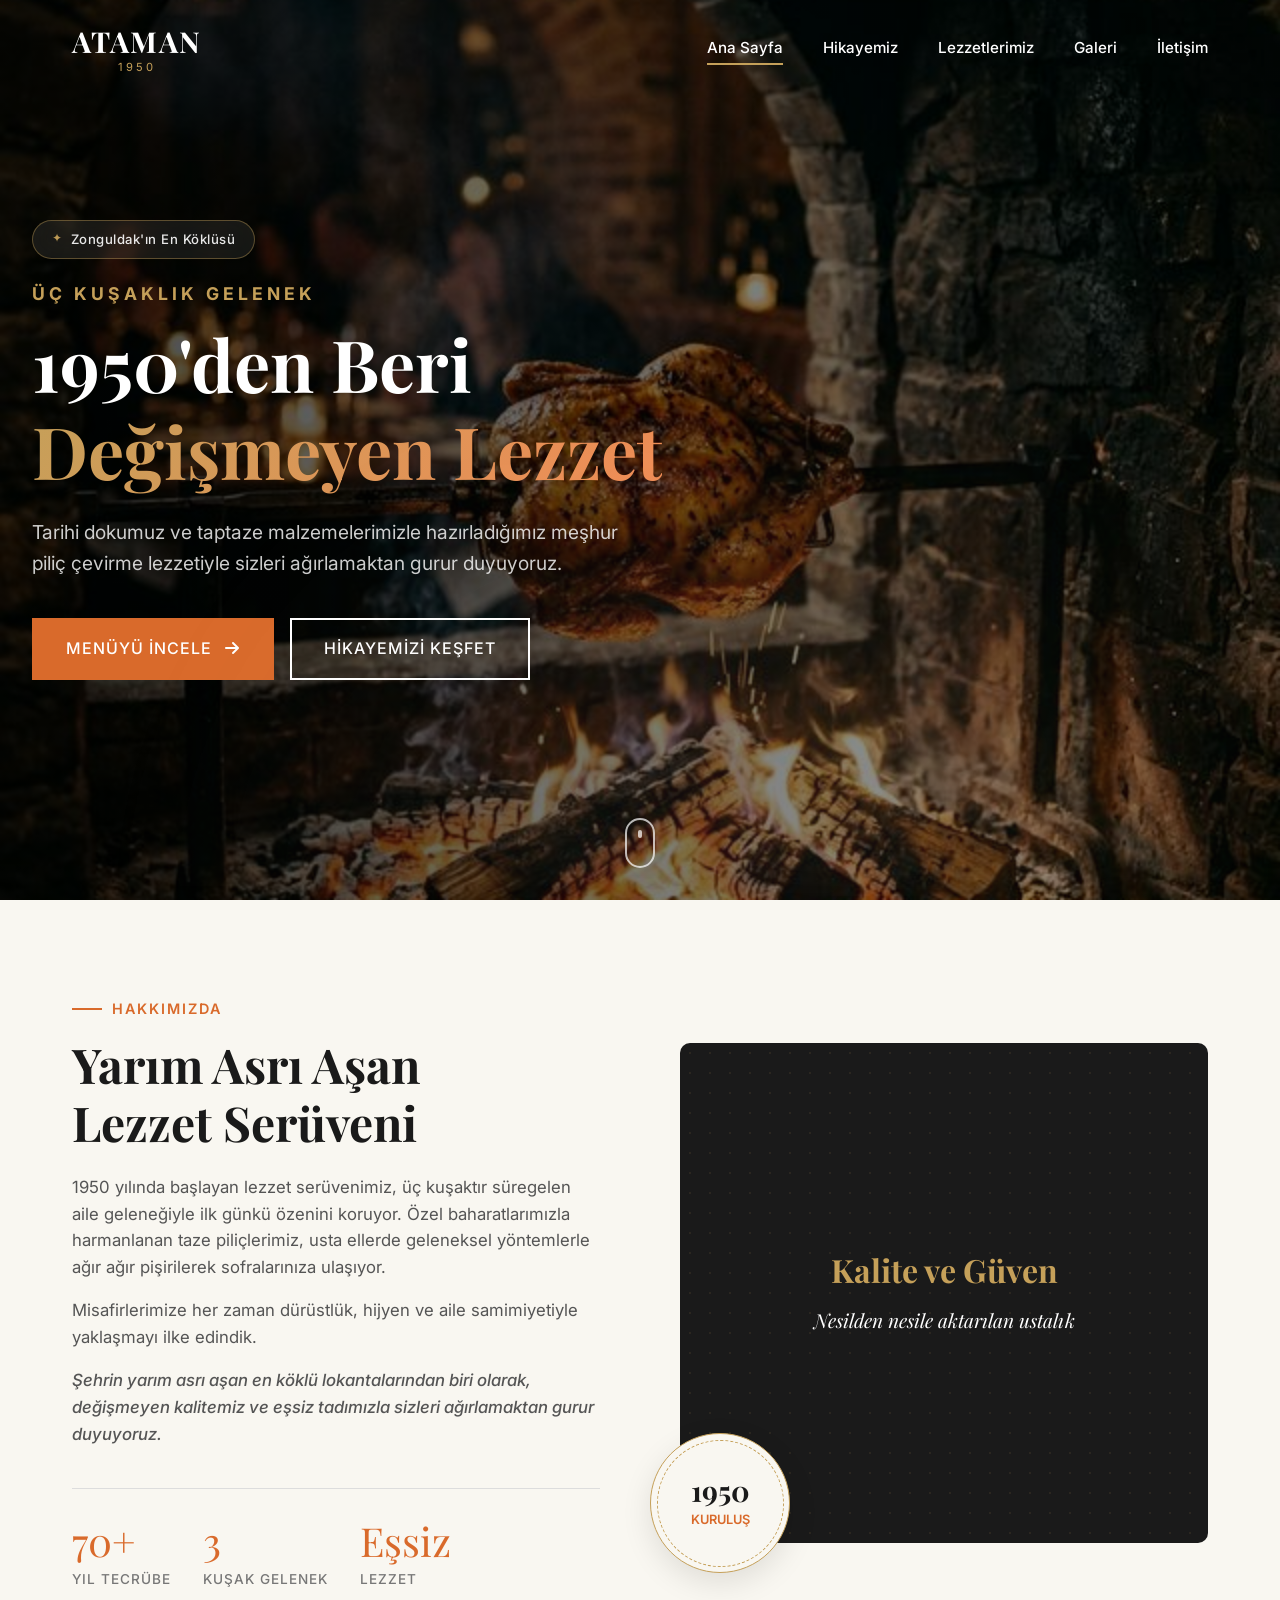
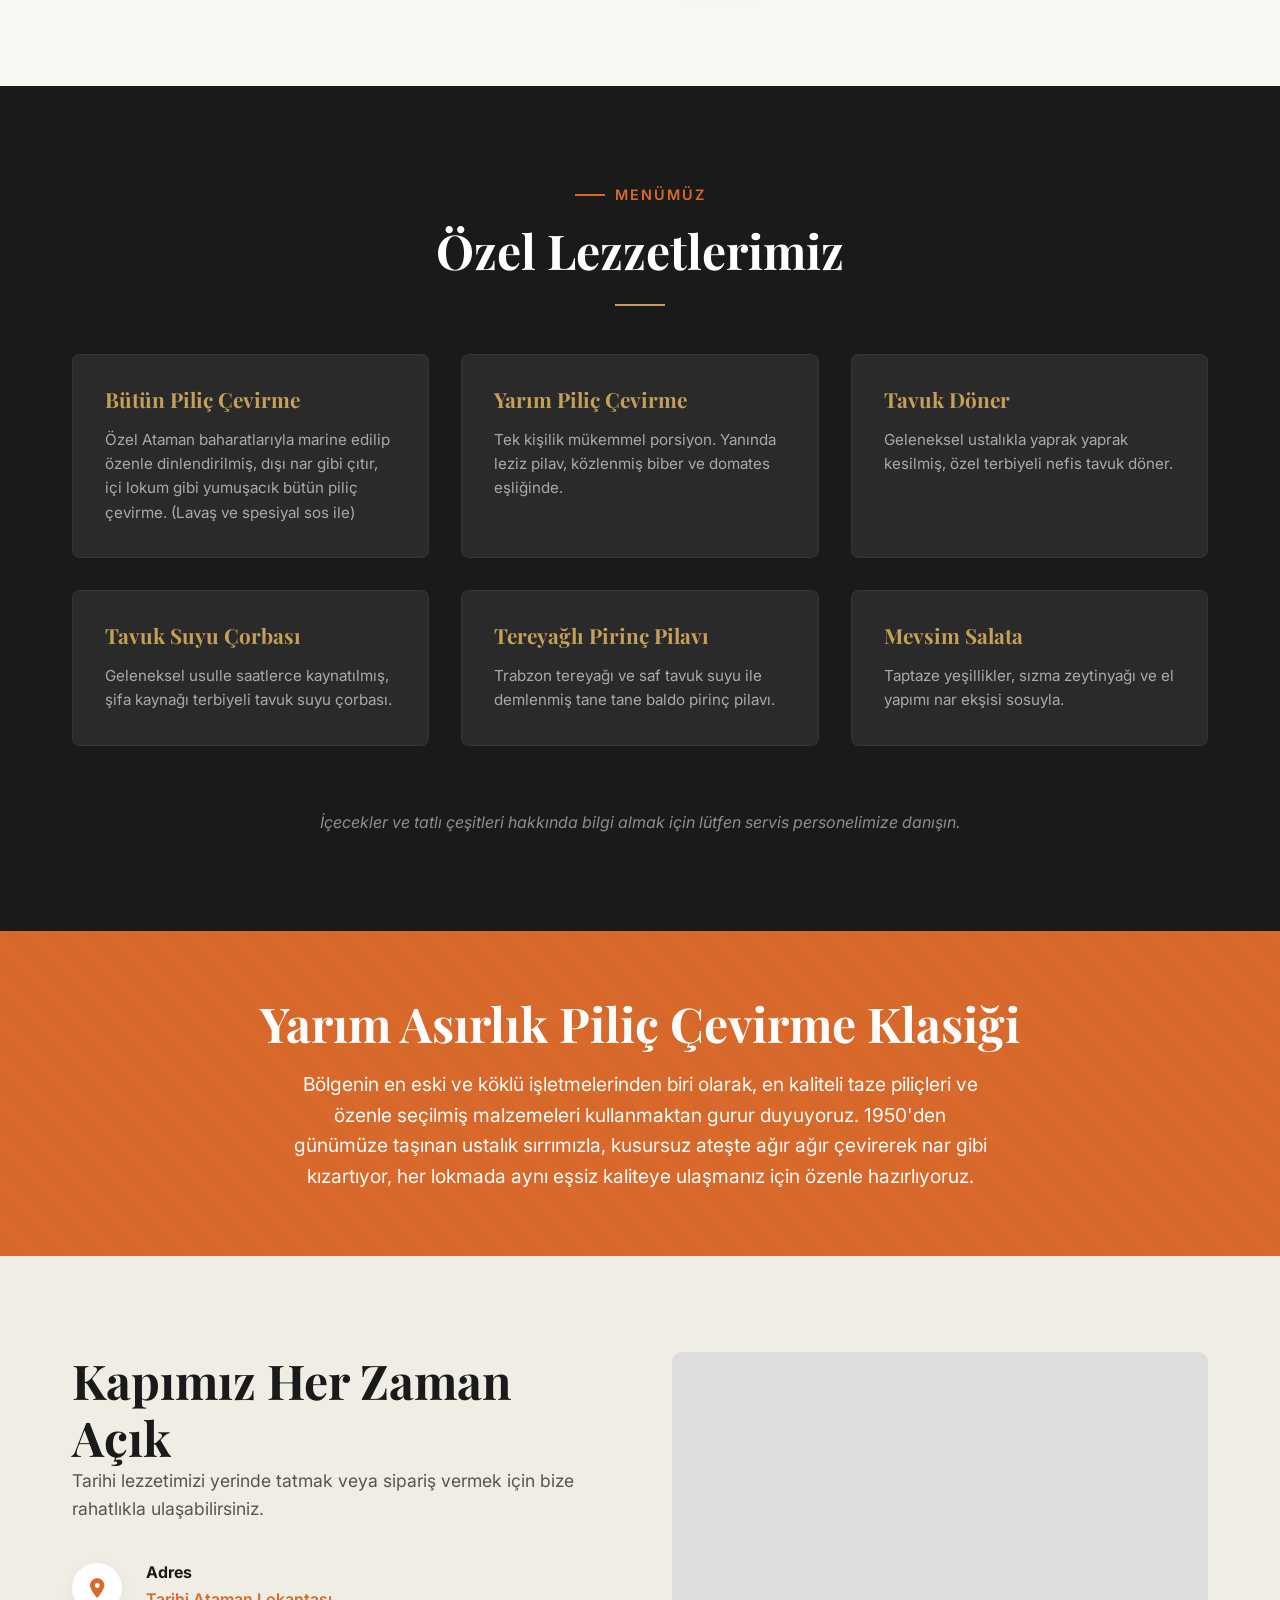
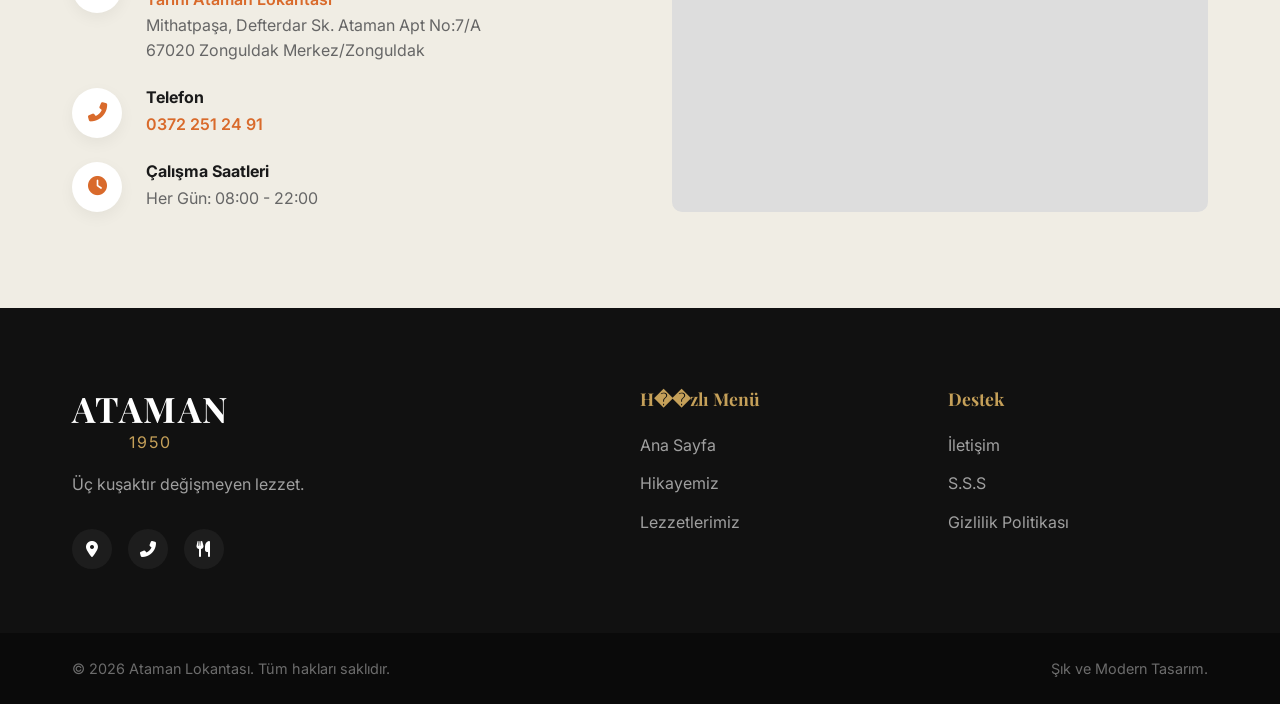
==== commit b5360205: "Install and Configure Vercel Web Analytics # Vercel Web Analytics Configuration  ## Summary Successf" ====
--- a/index.html
+++ b/index.html
@@ -20,6 +20,8 @@
     <link rel="stylesheet" href="https://cdnjs.cloudflare.com/ajax/libs/font-awesome/6.4.0/css/all.min.css">
     <!-- Styles -->
     <link rel="stylesheet" href="style.css">
+    <!-- Vercel Analytics -->
+    <script defer src="/_vercel/insights/script.js"></script>
 </head>
 <body>
     <!-- Navbar -->
@@ -285,7 +287,7 @@
             </div>
             
             <div class="footer-links">
-                <h4>Hızlı Menü</h4>
+                <h4>H��zlı Menü</h4>
                 <ul>
                     <li><a href="#home">Ana Sayfa</a></li>
                     <li><a href="hikayemiz.html">Hikayemiz</a></li>
